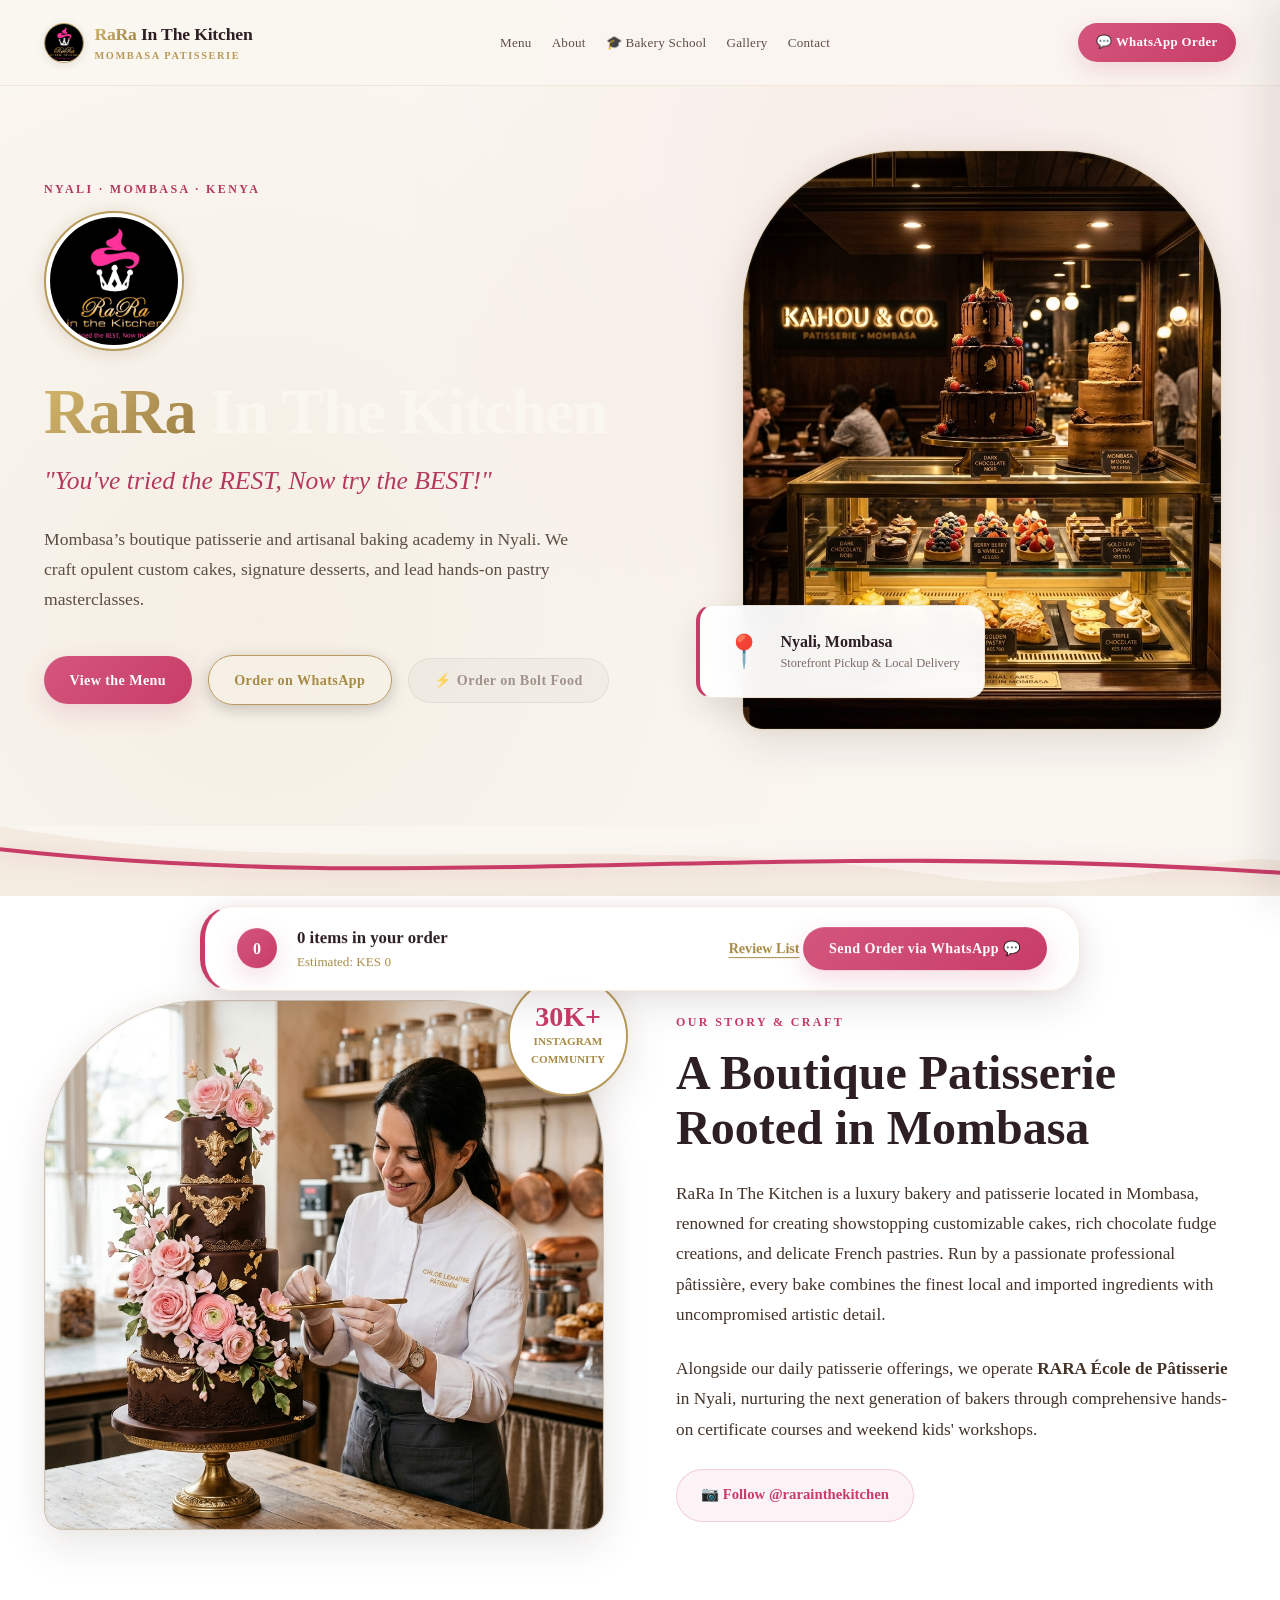
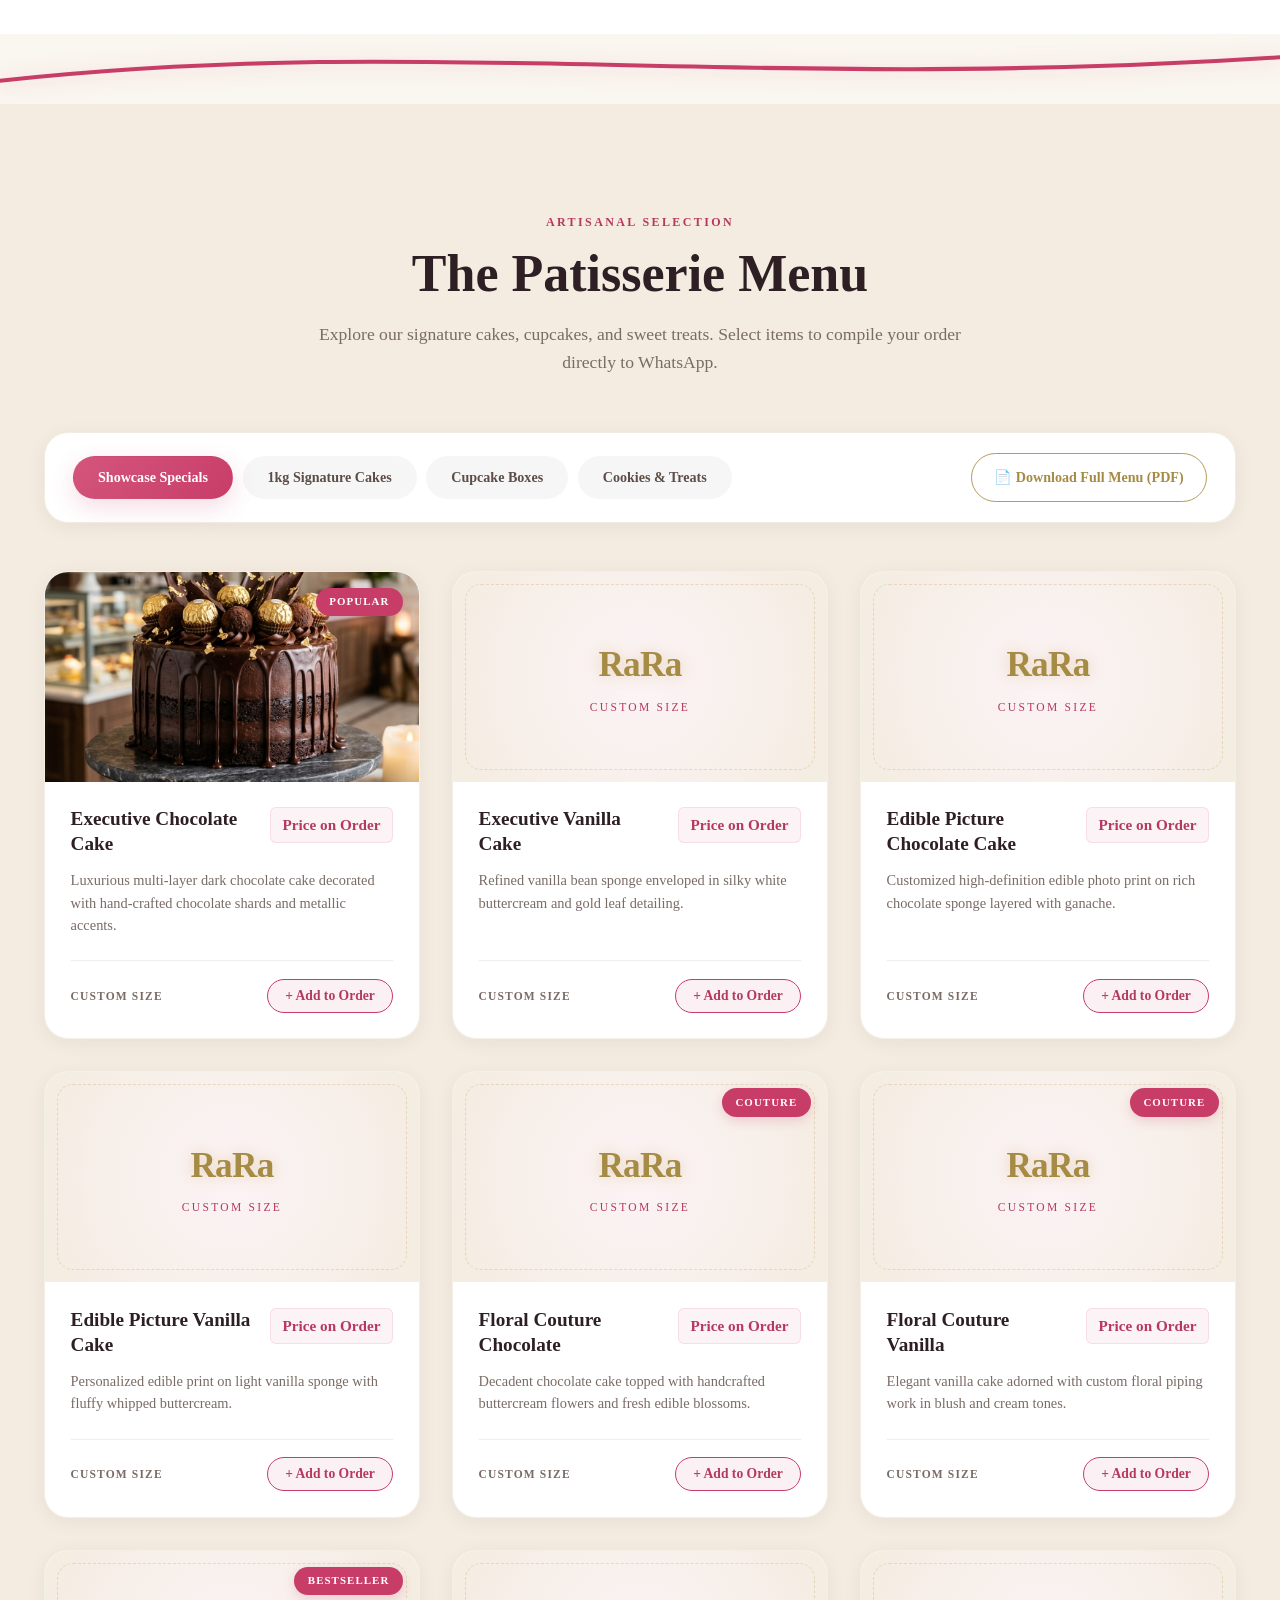
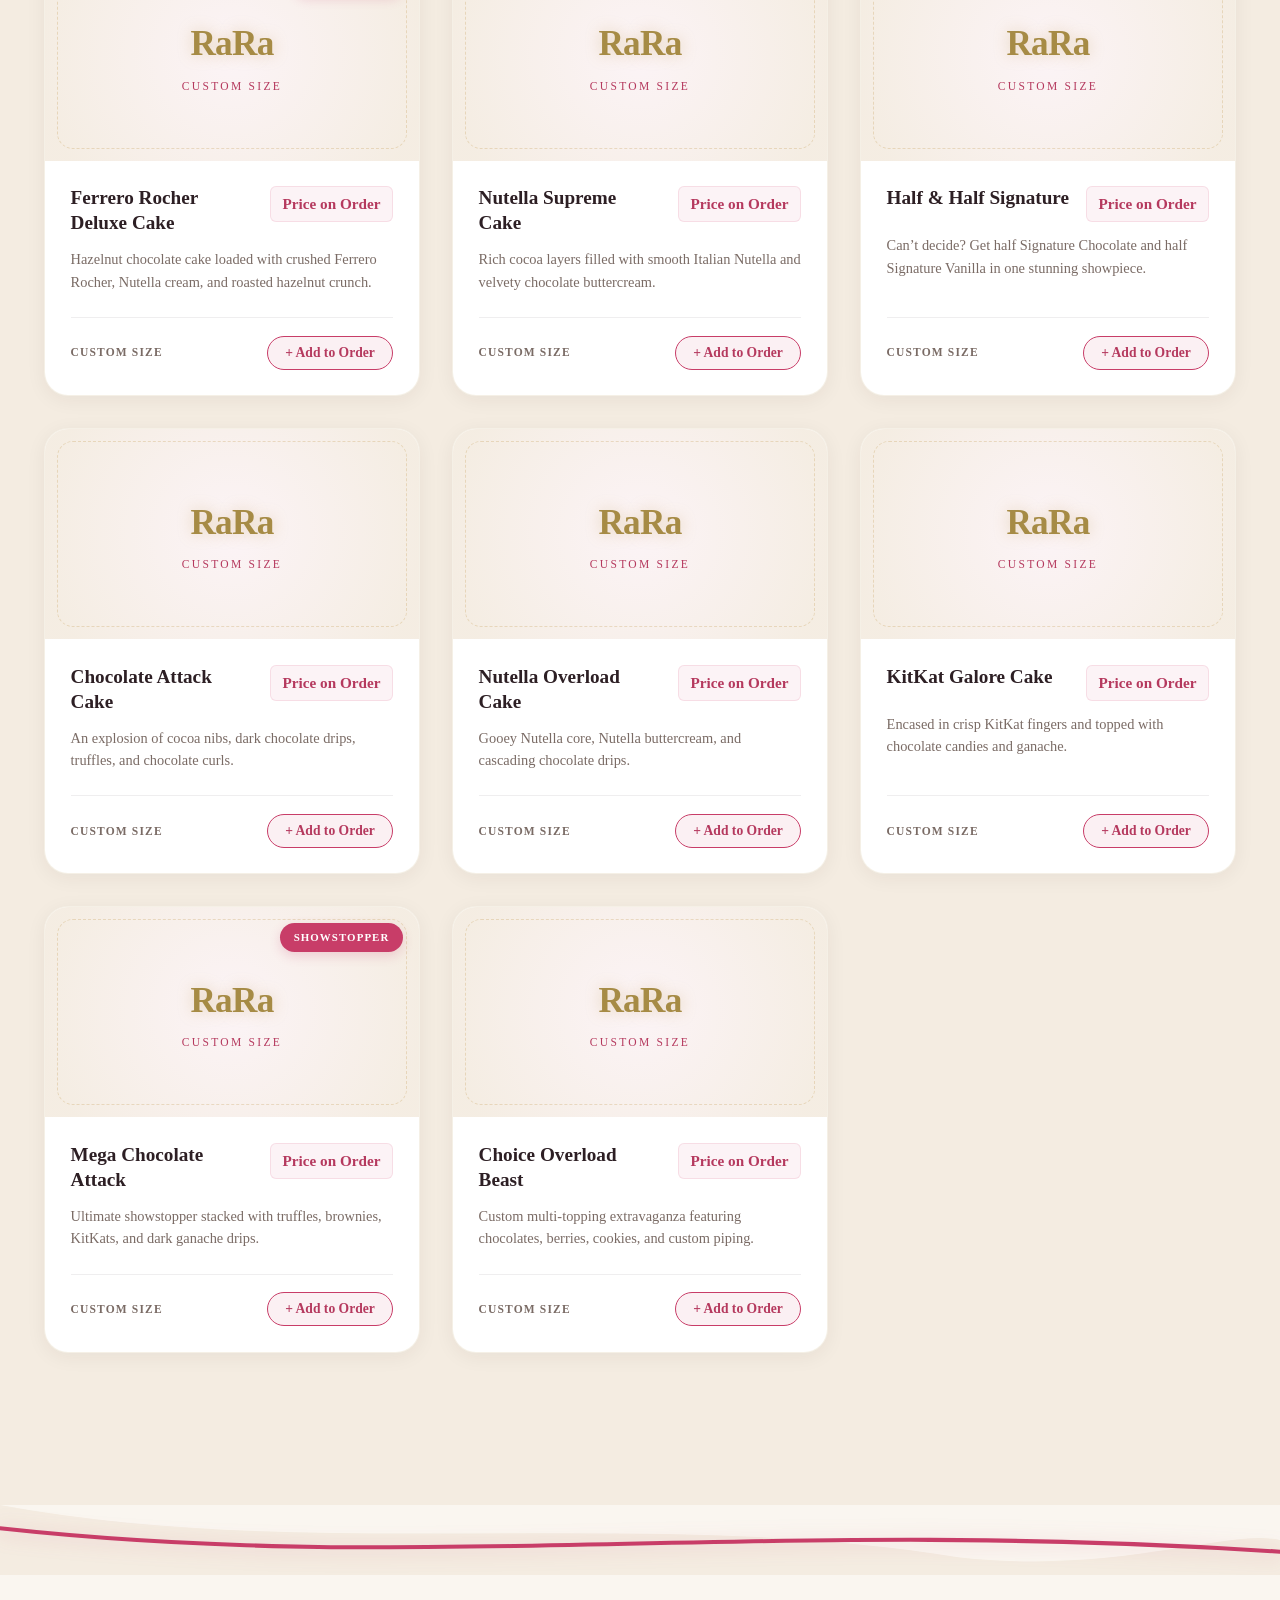
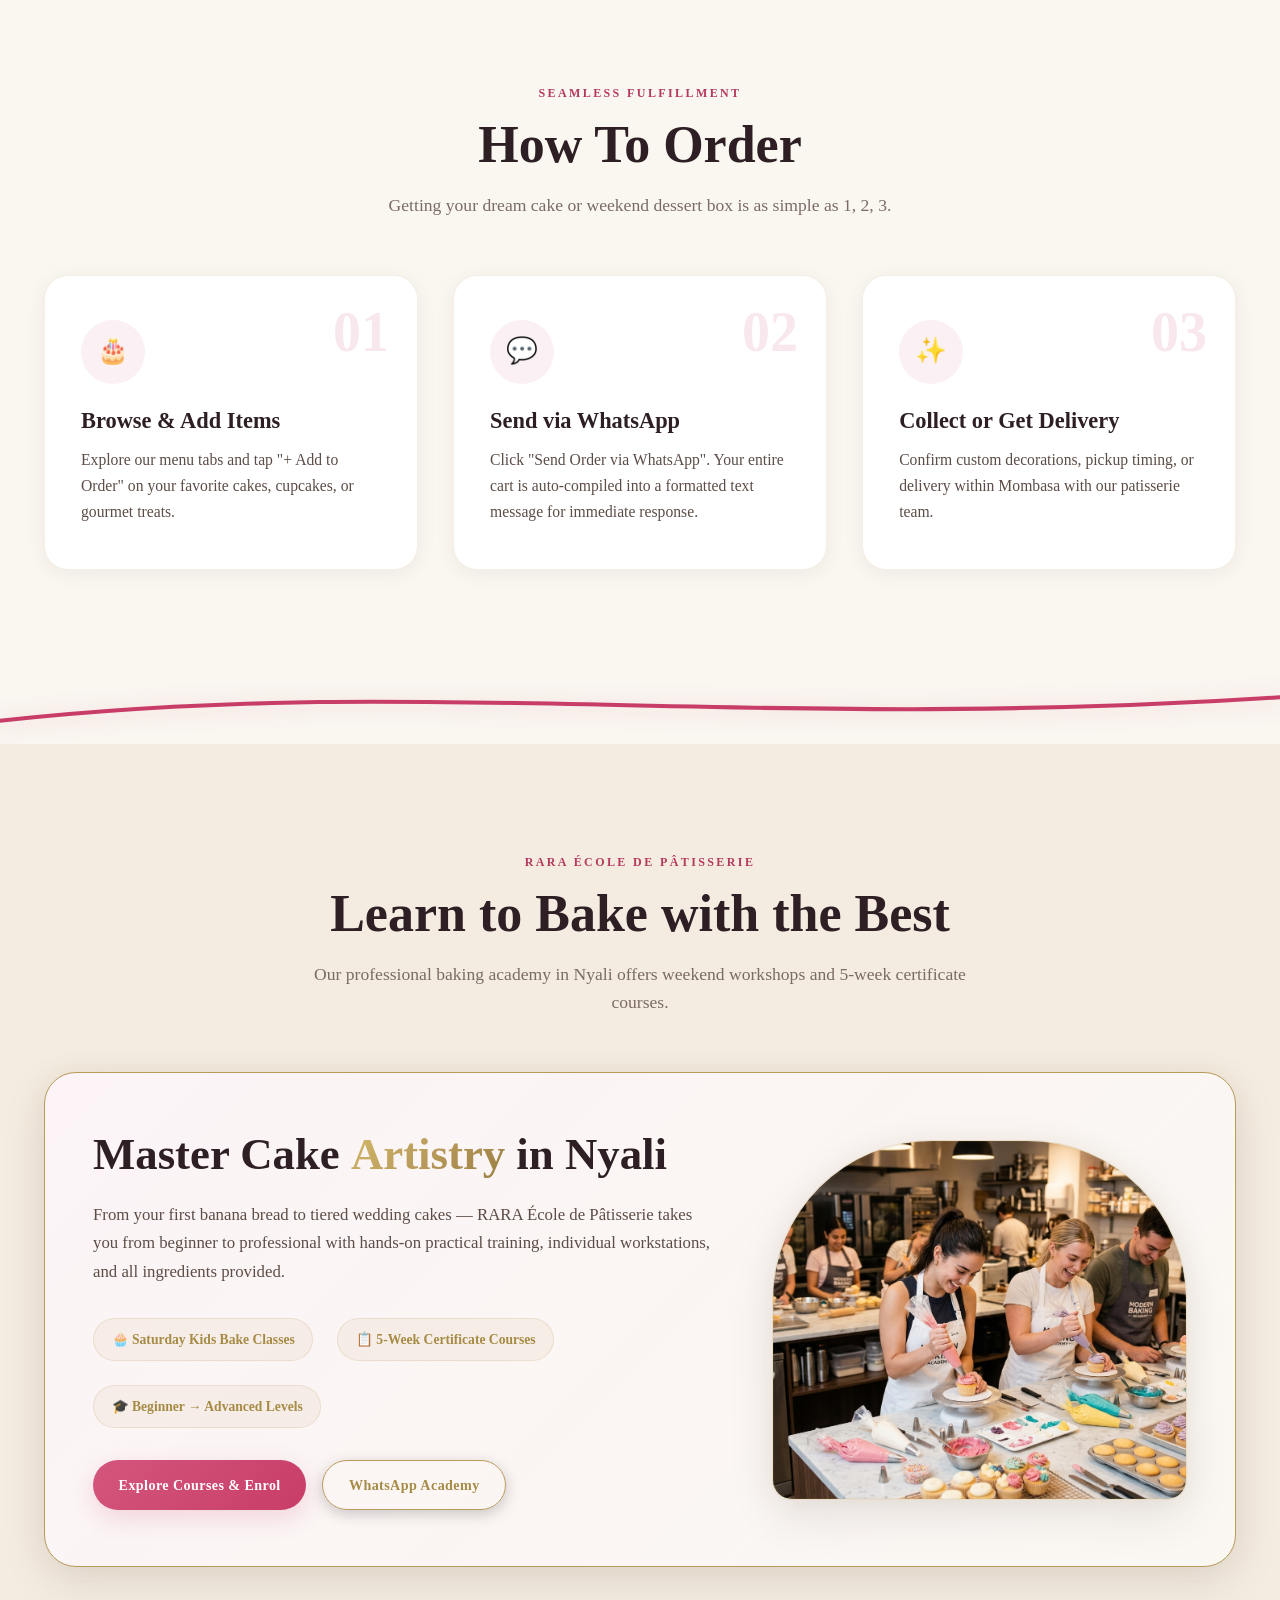
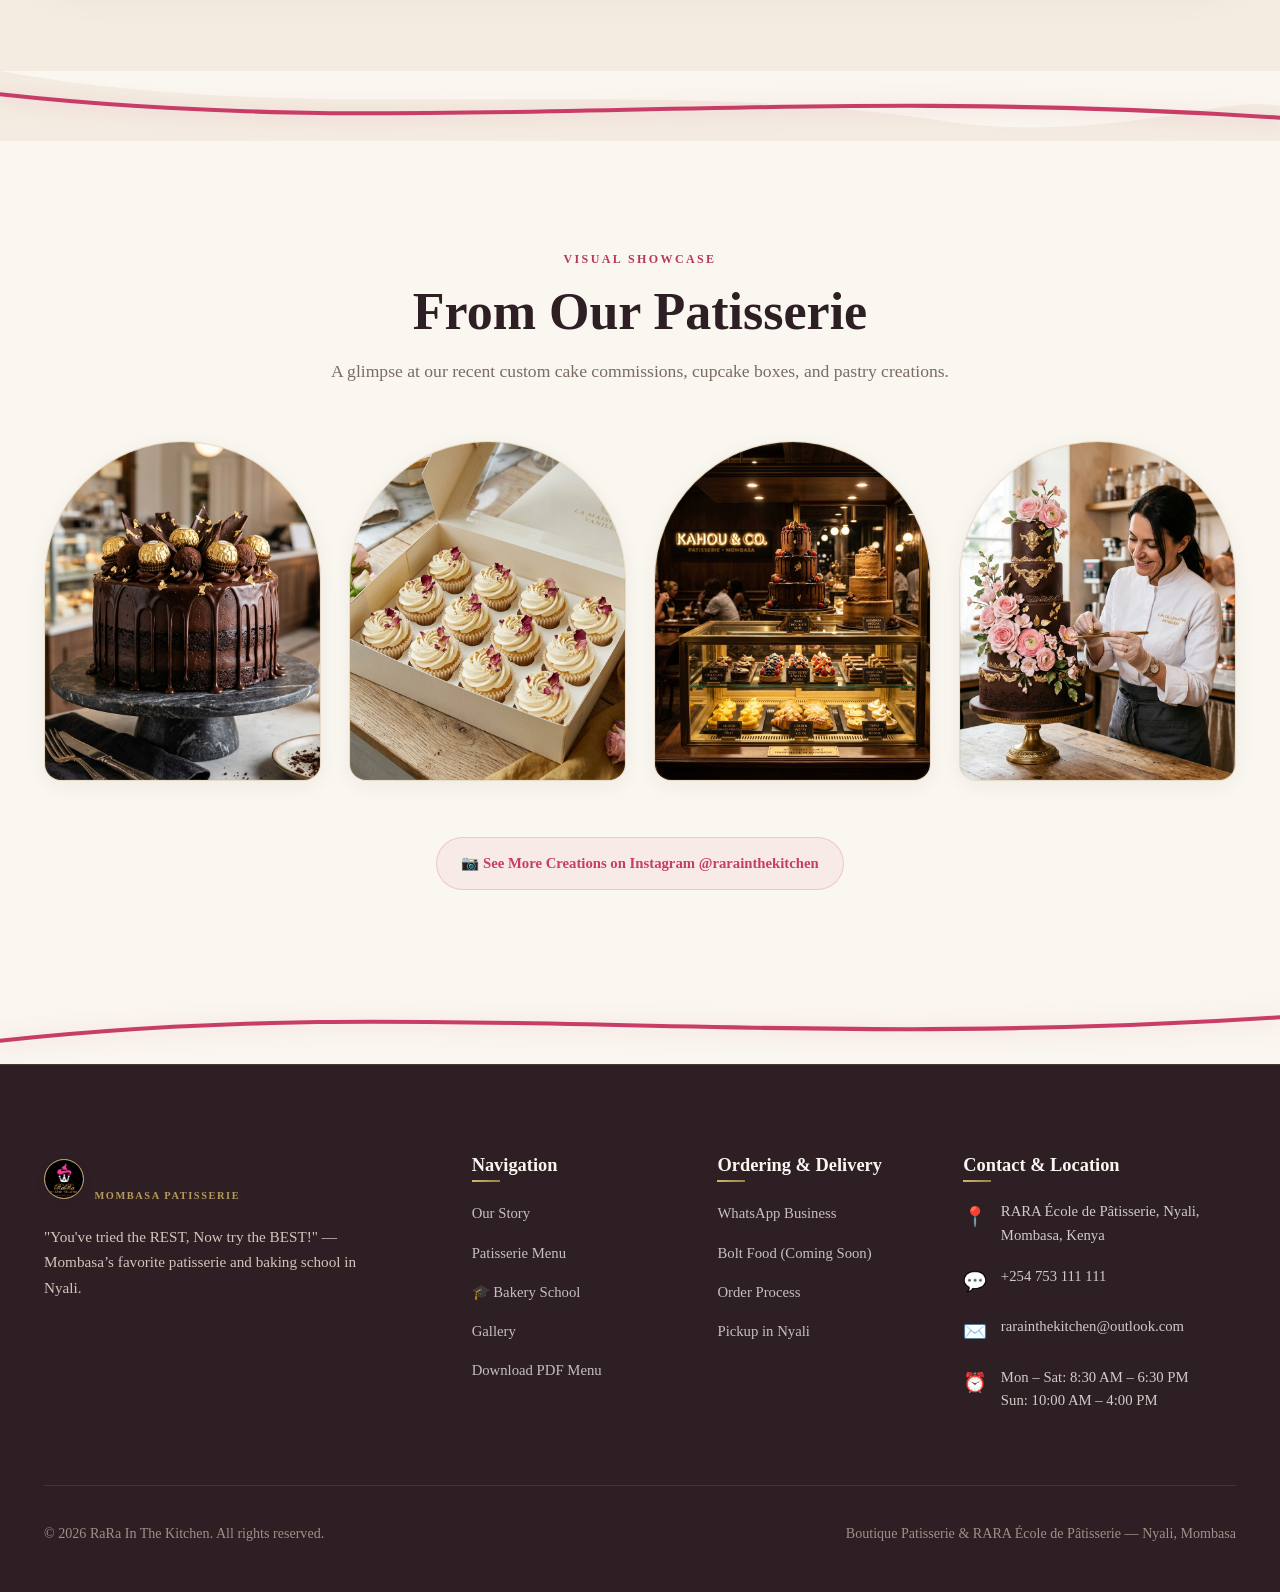
==== index.html @ a3be6dc5 "first commit" ====
<!DOCTYPE html>
<html lang="en">
<head>
  <meta charset="UTF-8">
  <meta name="viewport" content="width=device-width, initial-scale=1.0">
  <title>RaRa In The Kitchen — Mombasa Bakery, Patisserie & Baking School</title>
  <meta name="description" content="RaRa In The Kitchen — Mombasa's premier boutique patisserie and RARA École de Pâtisserie in Nyali. Signature 1kg cakes, cupcakes, custom couture bakes, and professional baking courses.">
  <meta name="keywords" content="RaRa In The Kitchen, Mombasa bakery, cakes Mombasa, Nyali patisserie, baking school Mombasa, custom cakes, cupcakes">

  <!-- Open Graph / Social Media -->
  <meta property="og:title" content="RaRa In The Kitchen — Bakery & Patisserie Mombasa">
  <meta property="og:description" content="You've tried the REST, Now try the BEST! Browse our artisanal cake menu and baking school courses in Nyali, Mombasa.">
  <meta property="og:image" content="assets/images/logo/logo.jpg">
  <meta property="og:type" content="website">

  <!-- Favicon -->
  <link rel="icon" type="image/png" href="assets/images/logo/logo.png">
  <link rel="apple-touch-icon" href="assets/images/logo/logo.png">

  <!-- Stylesheets -->
  <link rel="stylesheet" href="css/styles.css">
</head>
<body>

  <!-- ==========================================================================
       Header & Navigation Bar
       ========================================================================== -->
  <header class="site-header" id="site-header">
    <div class="container header-container">
      <a href="#" class="brand-logo" aria-label="RaRa In The Kitchen Homepage">
        <img src="assets/images/logo/logo.png" alt="RaRa Logo" width="52" height="52">
        <div class="brand-title">
          <span class="brand-name"><span class="text-gold-gradient">RaRa</span> In The Kitchen</span>
          <span class="brand-tag">Mombasa Patisserie</span>
        </div>
      </a>

      <nav aria-label="Main Navigation">
        <ul class="nav-links" id="nav-links">
          <li><a href="#menu" class="nav-link">Menu</a></li>
          <li><a href="#about" class="nav-link">About</a></li>
          <li><a href="school.html" class="nav-link">🎓 Bakery School</a></li>
          <li><a href="#gallery" class="nav-link">Gallery</a></li>
          <li><a href="#contact" class="nav-link">Contact</a></li>
        </ul>
      </nav>

      <div class="header-actions">
        <a href="https://wa.me/254753111111?text=Hi%20RaRa!%20I'd%20like%20to%20place%20an%20order." target="_blank" rel="noopener" class="btn btn-blush">
          <span>💬 WhatsApp Order</span>
        </a>
      </div>

      <div class="mobile-nav-toggle" id="mobile-nav-toggle" aria-label="Toggle navigation menu">
        <span></span>
        <span></span>
        <span></span>
      </div>
    </div>
  </header>

  <main>
    <!-- ==========================================================================
         Hero Showcase Section
         ========================================================================== -->
    <section class="hero-section" id="hero">
      <div class="container hero-grid">
        <div class="hero-content">
          <div class="hero-badge-container">
            <span class="eyebrow">Nyali · Mombasa · Kenya</span>
          </div>
          
          <img src="assets/images/logo/logo.png" alt="RaRa In The Kitchen Seal" class="hero-logo-mark" width="140" height="140">

          <h1 class="hero-headline"><span class="text-gold-gradient">RaRa</span> In The Kitchen</h1>
          <p class="hero-subhead">"You've tried the REST, Now try the BEST!"</p>

          <p class="hero-desc">
            Mombasa’s boutique patisserie and artisanal baking academy in Nyali. We craft opulent custom cakes, signature desserts, and lead hands-on pastry masterclasses.
          </p>

          <div class="hero-ctas">
            <a href="#menu" class="btn btn-blush">
              <span>View the Menu</span>
            </a>
            <a href="https://wa.me/254753111111?text=Hi%20RaRa!%20I'd%20like%20to%20place%20an%20order." target="_blank" rel="noopener" class="btn btn-gilt">
              <span>Order on WhatsApp</span>
            </a>
            <button class="btn btn-disabled bolt-food-btn" aria-label="Order on Bolt Food (Coming Soon)">
              <span>⚡ Order on Bolt Food</span>
            </button>
          </div>
        </div>

        <div class="hero-visual">
          <div class="coastal-arch">
            <img src="assets/images/hero.jpg" alt="RaRa Artisanal Pastry Display" width="480" height="580" loading="eager">
          </div>
          <div class="hero-floating-card">
            <div class="card-icon">📍</div>
            <div class="card-text">
              <h5>Nyali, Mombasa</h5>
              <p>Storefront Pickup & Local Delivery</p>
            </div>
          </div>
        </div>
      </div>
    </section>

    <!-- Signature Icing Swirl Divider (Noir to Cream) -->
    <div class="swirl-divider noir-to-cream">
      <svg viewBox="0 0 1200 60" preserveAspectRatio="none">
        <path d="M0,0 C300,50 600,0 900,45 C1050,60 1150,20 1200,30 L1200,60 L0,60 Z" class="bg-fill"></path>
        <path d="M0,20 C400,60 700,10 1200,40" class="swirl-line"></path>
      </svg>
    </div>

    <!-- ==========================================================================
         About Section
         ========================================================================== -->
    <section class="about-section" id="about">
      <div class="container about-grid">
        <div class="about-image-wrapper">
          <div class="coastal-arch">
            <img src="assets/images/about.jpg" alt="Master Pâtissière decorating cake" width="450" height="520" loading="lazy">
          </div>
          <div class="about-badge">
            <span class="badge-number">30K+</span>
            <span>Instagram Community</span>
          </div>
        </div>

        <div class="about-content">
          <span class="eyebrow" style="color:var(--blush)">Our Story & Craft</span>
          <h2>A Boutique Patisserie Rooted in Mombasa</h2>
          <p>
            RaRa In The Kitchen is a luxury bakery and patisserie located in Mombasa, renowned for creating showstopping customizable cakes, rich chocolate fudge creations, and delicate French pastries. Run by a passionate professional pâtissière, every bake combines the finest local and imported ingredients with uncompromised artistic detail.
          </p>
          <p>
            Alongside our daily patisserie offerings, we operate <strong>RARA École de Pâtisserie</strong> in Nyali, nurturing the next generation of bakers through comprehensive hands-on certificate courses and weekend kids' workshops.
          </p>

          <div class="instagram-strip">
            <a href="https://instagram.com/rarainthekitchen" target="_blank" rel="noopener" class="ig-badge">
              <span>📷 Follow @rarainthekitchen</span>
            </a>
          </div>
        </div>
      </div>
    </section>

    <!-- Signature Icing Swirl Divider (Cream to Noir) -->
    <div class="swirl-divider cream-to-noir">
      <svg viewBox="0 0 1200 60" preserveAspectRatio="none">
        <path d="M0,60 C300,10 600,60 900,15 C1050,0 1150,40 1200,30 L1200,0 L0,0 Z" class="bg-fill"></path>
        <path d="M0,40 C400,0 700,50 1200,20" class="swirl-line"></path>
      </svg>
    </div>

    <!-- ==========================================================================
         Menu Section
         ========================================================================== -->
    <section class="menu-section" id="menu">
      <div class="container">
        <div class="section-header">
          <span class="eyebrow">Artisanal Selection</span>
          <h2>The Patisserie Menu</h2>
          <p>Explore our signature cakes, cupcakes, and sweet treats. Select items to compile your order directly to WhatsApp.</p>
        </div>

        <div class="menu-top-bar">
          <ul class="menu-tabs">
            <li><button class="tab-btn active" data-category="specials">Showcase Specials</button></li>
            <li><button class="tab-btn" data-category="cakes-1kg">1kg Signature Cakes</button></li>
            <li><button class="tab-btn" data-category="cupcakes">Cupcake Boxes</button></li>
            <li><button class="tab-btn" data-category="cookies-treats">Cookies & Treats</button></li>
          </ul>

          <a href="assets/menu/menu.pdf" download="RaRa_In_The_Kitchen_Menu.pdf" class="pdf-download-btn">
            <span>📄 Download Full Menu (PDF)</span>
          </a>
        </div>

        <!-- Menu Cards Grid -->
        <div class="menu-grid" id="menu-grid">
          <!-- Dynamically populated by js/main.js -->
        </div>
      </div>
    </section>

    <!-- Floating Order Tray Bar (Mobile & Desktop) -->
    <div class="order-tray-bar" id="order-tray-bar">
      <div class="order-tray-info">
        <div class="order-count-badge" id="order-count-badge">0</div>
        <div class="order-summary-text" id="order-summary-text">
          <h5>0 items in your order</h5>
          <p>Estimated: KES 0</p>
        </div>
      </div>

      <div class="order-tray-actions">
        <button class="view-tray-items-btn" id="view-tray-items-btn">Review List</button>
        <button class="btn btn-blush" id="send-order-wa-btn">
          <span>Send Order via WhatsApp 💬</span>
        </button>
      </div>
    </div>

    <!-- Order Drawer Modal -->
    <div class="order-modal-backdrop" id="order-modal-backdrop"></div>
    <div class="order-drawer" id="order-drawer">
      <div class="drawer-header">
        <h3>Your Selection</h3>
        <button class="drawer-close-btn" id="drawer-close-btn">&times;</button>
      </div>

      <div class="drawer-body">
        <ul class="cart-items-list" id="cart-items-list">
          <!-- Dynamically populated -->
        </ul>
      </div>

      <div class="drawer-footer">
        <div class="drawer-subtotal">
          <span>Subtotal Estimate:</span>
          <strong id="drawer-subtotal-val">KES 0</strong>
        </div>
        <button class="btn btn-blush" style="width:100%" onclick="sendOrderToWhatsApp()">
          <span>Proceed to WhatsApp Checkout</span>
        </button>
      </div>
    </div>

    <!-- Signature Icing Swirl Divider (Noir to Cream) -->
    <div class="swirl-divider noir-to-cream">
      <svg viewBox="0 0 1200 60" preserveAspectRatio="none">
        <path d="M0,0 C300,50 600,0 900,45 C1050,60 1150,20 1200,30 L1200,60 L0,60 Z" class="bg-fill"></path>
        <path d="M0,20 C400,60 700,10 1200,40" class="swirl-line"></path>
      </svg>
    </div>

    <!-- ==========================================================================
         How to Order Section
         ========================================================================== -->
    <section class="how-to-order-section" id="how-to-order">
      <div class="container">
        <div class="section-header">
          <span class="eyebrow">Seamless Fulfillment</span>
          <h2>How To Order</h2>
          <p>Getting your dream cake or weekend dessert box is as simple as 1, 2, 3.</p>
        </div>

        <div class="steps-grid">
          <div class="step-card">
            <div class="step-number">01</div>
            <div class="step-icon">🎂</div>
            <h4>Browse & Add Items</h4>
            <p>Explore our menu tabs and tap "+ Add to Order" on your favorite cakes, cupcakes, or gourmet treats.</p>
          </div>

          <div class="step-card">
            <div class="step-number">02</div>
            <div class="step-icon">💬</div>
            <h4>Send via WhatsApp</h4>
            <p>Click "Send Order via WhatsApp". Your entire cart is auto-compiled into a formatted text message for immediate response.</p>
          </div>

          <div class="step-card">
            <div class="step-number">03</div>
            <div class="step-icon">✨</div>
            <h4>Collect or Get Delivery</h4>
            <p>Confirm custom decorations, pickup timing, or delivery within Mombasa with our patisserie team.</p>
          </div>
        </div>
      </div>
    </section>

    <!-- Signature Icing Swirl Divider (Cream to Noir) -->
    <div class="swirl-divider cream-to-noir">
      <svg viewBox="0 0 1200 60" preserveAspectRatio="none">
        <path d="M0,60 C300,10 600,60 900,15 C1050,0 1150,40 1200,30 L1200,0 L0,0 Z" class="bg-fill"></path>
        <path d="M0,40 C400,0 700,50 1200,20" class="swirl-line"></path>
      </svg>
    </div>

    <!-- ==========================================================================
         Bakery School Preview Section (Full details on school.html)
         ========================================================================== -->
    <section class="menu-section" id="baking-school">
      <div class="container">
        <div class="section-header">
          <span class="eyebrow">RARA École de Pâtisserie</span>
          <h2>Learn to Bake with the Best</h2>
          <p>Our professional baking academy in Nyali offers weekend workshops and 5-week certificate courses.</p>
        </div>

        <div class="school-preview-card">
          <div class="school-preview-text">
            <h2>Master Cake <span class="text-gold-gradient">Artistry</span> in Nyali</h2>
            <p>
              From your first banana bread to tiered wedding cakes — RARA École de Pâtisserie takes you from beginner to professional with hands-on practical training, individual workstations, and all ingredients provided.
            </p>

            <div class="school-preview-highlights">
              <span class="highlight-chip">🧁 Saturday Kids Bake Classes</span>
              <span class="highlight-chip">📋 5-Week Certificate Courses</span>
              <span class="highlight-chip">🎓 Beginner → Advanced Levels</span>
            </div>

            <div class="school-preview-ctas">
              <a href="school.html" class="btn btn-blush">
                <span>Explore Courses & Enrol</span>
              </a>
              <a href="https://wa.me/254753111111?text=Hi%20RaRa!%20I'd%20like%20to%20enquire%20about%20baking%20classes." target="_blank" rel="noopener" class="btn btn-gilt">
                <span>WhatsApp Academy</span>
              </a>
            </div>
          </div>

          <div class="school-preview-visual">
            <div class="coastal-arch">
              <img src="assets/images/school.jpg" alt="RARA Ecole de Patisserie baking workshop in Nyali" width="400" height="360" loading="lazy">
            </div>
          </div>
        </div>
      </div>
    </section>

    <!-- Signature Icing Swirl Divider (Noir to Cream) -->
    <div class="swirl-divider noir-to-cream">
      <svg viewBox="0 0 1200 60" preserveAspectRatio="none">
        <path d="M0,0 C300,50 600,0 900,45 C1050,60 1150,20 1200,30 L1200,60 L0,60 Z" class="bg-fill"></path>
        <path d="M0,20 C400,60 700,10 1200,40" class="swirl-line"></path>
      </svg>
    </div>

    <!-- ==========================================================================
         Gallery Section
         ========================================================================== -->
    <section class="gallery-section" id="gallery">
      <div class="container">
        <div class="section-header">
          <span class="eyebrow">Visual Showcase</span>
          <h2>From Our Patisserie</h2>
          <p>A glimpse at our recent custom cake commissions, cupcake boxes, and pastry creations.</p>
        </div>

        <div class="gallery-grid">
          <div class="gallery-item coastal-arch">
            <img src="assets/images/menu/signature-chocolate-cake.jpg" alt="Signature Chocolate Cake" loading="lazy">
            <div class="gallery-overlay"><span>🍰</span></div>
          </div>

          <div class="gallery-item coastal-arch">
            <img src="assets/images/menu/signature-vanilla-cupcakes.jpg" alt="Signature Vanilla Cupcakes Box" loading="lazy">
            <div class="gallery-overlay"><span>🧁</span></div>
          </div>

          <div class="gallery-item coastal-arch">
            <img src="assets/images/hero.jpg" alt="Patisserie Showcase" loading="lazy">
            <div class="gallery-overlay"><span>✨</span></div>
          </div>

          <div class="gallery-item coastal-arch">
            <img src="assets/images/about.jpg" alt="Cake Decorating in Studio" loading="lazy">
            <div class="gallery-overlay"><span>🎨</span></div>
          </div>
        </div>

        <div style="text-align:center;">
          <a href="https://instagram.com/rarainthekitchen" target="_blank" rel="noopener" class="ig-badge">
            <span>📷 See More Creations on Instagram @rarainthekitchen</span>
          </a>
        </div>
      </div>
    </section>

    <!-- Signature Icing Swirl Divider (Cream to Noir) -->
    <div class="swirl-divider cream-to-noir">
      <svg viewBox="0 0 1200 60" preserveAspectRatio="none">
        <path d="M0,60 C300,10 600,60 900,15 C1050,0 1150,40 1200,30 L1200,0 L0,0 Z" class="bg-fill"></path>
        <path d="M0,40 C400,0 700,50 1200,20" class="swirl-line"></path>
      </svg>
    </div>
  </main>

  <!-- ==========================================================================
       Footer & Contact Section
       ========================================================================== -->
  <footer class="site-footer mashrabiya-bg" id="contact">
    <div class="container">
      <div class="footer-grid">
        <div class="footer-brand">
          <div class="brand-logo" style="margin-bottom:1rem;">
            <img src="assets/images/logo/logo.png" alt="RaRa Logo" width="56" height="56">
            <div class="brand-title">
              <span class="brand-name" style="font-size:1.35rem;">RaRa In The Kitchen</span>
              <span class="brand-tag">Mombasa Patisserie</span>
            </div>
          </div>
          <p>
            "You've tried the REST, Now try the BEST!" — Mombasa’s favorite patisserie and baking school in Nyali.
          </p>
        </div>

        <div class="footer-col">
          <h4>Navigation</h4>
          <ul class="footer-links">
            <li><a href="#about">Our Story</a></li>
            <li><a href="#menu">Patisserie Menu</a></li>
            <li><a href="school.html">🎓 Bakery School</a></li>
            <li><a href="#gallery">Gallery</a></li>
            <li><a href="assets/menu/menu.pdf" download="RaRa_Menu.pdf">Download PDF Menu</a></li>
          </ul>
        </div>

        <div class="footer-col">
          <h4>Ordering & Delivery</h4>
          <ul class="footer-links">
            <li><a href="https://wa.me/254753111111?text=Hi%20RaRa!%20I'd%20like%20to%20place%20an%20order." target="_blank" rel="noopener">WhatsApp Business</a></li>
            <li><a href="#" class="bolt-food-btn">Bolt Food (Coming Soon)</a></li>
            <li><a href="#how-to-order">Order Process</a></li>
            <li><a href="#contact">Pickup in Nyali</a></li>
          </ul>
        </div>

        <div class="footer-col">
          <h4>Contact & Location</h4>
          <ul class="contact-info-list">
            <li class="contact-info-item">
              <span class="icon">📍</span>
              <span>RARA École de Pâtisserie, Nyali, Mombasa, Kenya</span>
            </li>
            <li class="contact-info-item">
              <span class="icon">💬</span>
              <a href="https://wa.me/254753111111" target="_blank" rel="noopener">+254 753 111 111</a>
            </li>
            <li class="contact-info-item">
              <span class="icon">✉️</span>
              <a href="mailto:rarainthekitchen@outlook.com">rarainthekitchen@outlook.com</a>
            </li>
            <li class="contact-info-item">
              <span class="icon">⏰</span>
              <span>Mon – Sat: 8:30 AM – 6:30 PM<br>Sun: 10:00 AM – 4:00 PM</span>
            </li>
          </ul>
        </div>
      </div>

      <div class="footer-bottom">
        <p>&copy; 2026 RaRa In The Kitchen. All rights reserved.</p>
        <p>Boutique Patisserie & RARA École de Pâtisserie — Nyali, Mombasa</p>
      </div>
    </div>
  </footer>

  <!-- Toast Notifications Container -->
  <div class="toast-container" id="toast-container"></div>

  <!-- JavaScript Files -->
  <script src="js/menu-data.js"></script>
  <script src="js/main.js"></script>
</body>
</html>
---- css/styles.css ----
/* ==========================================================================
   RaRa In The Kitchen & RARA École de Pâtisserie
   Multi-Page Design System: Bakery & Patisserie (index.html) + Baking Academy (school.html)
   Palette: Warm French Boutique — Ivory, Dusty Rose, Champagne Gold, Espresso
   ========================================================================== */

@import url('https://fonts.googleapis.com/css2?family=Fraunces:ital,opsz,wght@0,9..144,300..900;1,9..144,300..900&family=Plus+Jakarta+Sans:wght@300;400;500;600;700;800&display=swap');

:root {
  /* Color Palette — Option 1: Warm French Boutique */
  --noir: #FAF6F0;                  /* Warm Ivory Base Canvas */
  --noir-raised: #F4ECE1;           /* Warm Alabaster Secondary Canvas */
  --noir-card: #FFFFFF;             /* Pure Crisp White Cards */
  --noir-deep: #EDE5D8;             /* Warm Linen Deep Sections */
  
  --blush: #C83D68;                 /* Dusty Muted Rose — refined, not neon */
  --blush-glow: #D4567C;            /* Warm Rose Glow Accent */
  --blush-soft: #B5395E;            /* Deeper Rose for text on light */
  --blush-tint: rgba(200, 61, 104, 0.08); /* Subtle Rose Tint */
  
  --gilt: #B89A5A;                  /* Antique Champagne Gold */
  --gilt-light: #A68B45;            /* Deeper Gold for text on light backgrounds */
  --gilt-tint: rgba(184, 154, 90, 0.10); /* Delicate Gold Tint */
  --gilt-grad: linear-gradient(135deg, #D4B96A 0%, #B89A5A 50%, #9A7E42 100%);
  
  --cream: #FAF6F0;                 /* Canvas match for sections */
  --cream-light: #FAF6F0;
  --cream-card: #FFFFFF;
  --cocoa: #2D1F24;                 /* Rich Espresso Headings & Primary Text */
  --whisper: #7A6B65;               /* Warm Taupe Body Text */
  --whisper-light: #5C4D47;         /* Deeper Taupe for readable body text */
  
  /* Radii & Shadows */
  --radius-sm: 8px;
  --radius-md: 16px;
  --radius-lg: 24px;
  --radius-xl: 32px;
  --radius-arch: 160px 160px 20px 20px;
  
  --shadow-subtle: 0 4px 20px rgba(45, 31, 36, 0.06);
  --shadow-luxury: 0 15px 45px rgba(45, 31, 36, 0.10), 0 0 25px rgba(184, 154, 90, 0.08);
  --shadow-pink-glow: 0 8px 25px rgba(200, 61, 104, 0.18);
  
  --transition-smooth: 0.4s cubic-bezier(0.16, 1, 0.3, 1);
  --transition-fast: 0.2s cubic-bezier(0.4, 0, 0.2, 1);
}

/* Global Reset */
*, *::before, *::after {
  box-sizing: border-box;
  margin: 0;
  padding: 0;
}

html {
  scroll-behavior: smooth;
  font-size: 16px;
  background-color: var(--noir);
  color: var(--cocoa);
  font-family: var(--font-body);
  -webkit-font-smoothing: antialiased;
}

body {
  line-height: 1.6;
  overflow-x: hidden;
  position: relative;
  background: var(--noir);
}

img {
  max-width: 100%;
  height: auto;
  display: block;
}

a {
  color: inherit;
  text-decoration: none;
  transition: all var(--transition-fast);
}

button {
  font-family: inherit;
  cursor: pointer;
  border: none;
  background: none;
}

/* Typography Utilities */
h1, h2, h3, h4, .font-serif {
  font-family: var(--font-display);
  font-weight: 600;
  line-height: 1.15;
}

.text-gold-gradient {
  background: var(--gilt-grad);
  -webkit-background-clip: text;
  -webkit-text-fill-color: transparent;
  display: inline-block;
}

.eyebrow {
  font-size: 0.75rem;
  font-weight: 700;
  text-transform: uppercase;
  letter-spacing: 0.2em;
  color: var(--blush-soft);
  margin-bottom: 0.75rem;
  display: inline-block;
}

.container {
  width: 100%;
  max-width: 1240px;
  margin: 0 auto;
  padding: 0 1.5rem;
}

/* Coastal Arch Image Mask */
.coastal-arch {
  border-radius: var(--radius-arch);
  overflow: hidden;
  position: relative;
  box-shadow: var(--shadow-luxury);
  border: 1px solid rgba(184, 154, 90, 0.20);
  background: var(--noir-raised);
}

.coastal-arch::after {
  content: '';
  position: absolute;
  inset: 0;
  border-radius: var(--radius-arch);
  border: 1px solid rgba(184, 154, 90, 0.12);
  pointer-events: none;
}

/* Signature Icing Swirl Divider */
.swirl-divider {
  width: 100%;
  height: 70px;
  position: relative;
  overflow: hidden;
  line-height: 0;
  z-index: 10;
}

.swirl-divider svg {
  width: 100%;
  height: 100%;
  display: block;
}

.swirl-divider.noir-to-cream path.bg-fill {
  fill: var(--noir-raised);
}

.swirl-divider.cream-to-noir path.bg-fill {
  fill: var(--noir);
}

.swirl-divider path.swirl-line {
  stroke: var(--blush);
  stroke-width: 3.5;
  stroke-linecap: round;
  fill: none;
  filter: drop-shadow(0 2px 8px rgba(200, 61, 104, 0.25));
}

/* Mashrabiya Lattice Texture */
.mashrabiya-bg {
  background-image: 
    radial-gradient(rgba(184, 154, 90, 0.10) 1px, transparent 1px),
    radial-gradient(rgba(184, 154, 90, 0.10) 1px, var(--noir-raised) 1px);
  background-size: 36px 36px;
  background-position: 0 0, 18px 18px;
}

/* ==========================================================================
   Header & Navigation
   ========================================================================== */
.site-header {
  position: fixed;
  top: 0;
  left: 0;
  right: 0;
  height: 86px;
  z-index: 100;
  background: rgba(250, 246, 240, 0.92);
  backdrop-filter: blur(16px);
  -webkit-backdrop-filter: blur(16px);
  border-bottom: 1px solid rgba(184, 154, 90, 0.15);
  transition: all var(--transition-smooth);
}

.header-container {
  display: flex;
  align-items: center;
  justify-content: space-between;
  height: 100%;
}

.brand-logo {
  display: flex;
  align-items: center;
  gap: 0.65rem;
  flex-shrink: 0;
}

.brand-logo img {
  width: 40px;
  height: 40px;
  object-fit: contain;
  border-radius: 50%;
  border: 1.5px solid var(--gilt);
  box-shadow: 0 2px 10px rgba(45, 31, 36, 0.10);
  background: #FFF;
}

.brand-title {
  display: flex;
  flex-direction: column;
}

.brand-name {
  font-family: var(--font-display);
  font-size: 1.1rem;
  font-weight: 700;
  color: var(--cocoa);
  letter-spacing: -0.01em;
  white-space: nowrap;
}

.brand-tag {
  font-size: 0.65rem;
  font-weight: 700;
  color: var(--gilt);
  letter-spacing: 0.15em;
  text-transform: uppercase;
}

.nav-links {
  display: flex;
  align-items: center;
  gap: 1.25rem;
  list-style: none;
}

.nav-link {
  font-size: 0.82rem;
  font-weight: 500;
  white-space: nowrap;
  color: var(--whisper-light);
  position: relative;
  padding: 0.4rem 0;
  letter-spacing: 0.02em;
}

.nav-link::after {
  content: '';
  position: absolute;
  bottom: 0;
  left: 50%;
  transform: translateX(-50%);
  width: 0;
  height: 2px;
  background: var(--gilt-grad);
  transition: width var(--transition-fast);
  border-radius: 2px;
}

.nav-link:hover::after, .nav-link.active::after {
  width: 100%;
}

.nav-link-badge {
  background: var(--blush);
  color: #FFF;
  font-size: 0.65rem;
  font-weight: 800;
  padding: 0.15rem 0.5rem;
  border-radius: 50px;
  margin-left: 0.3rem;
  vertical-align: middle;
}

.header-actions {
  display: flex;
  align-items: center;
  gap: 0.65rem;
  flex-shrink: 0;
}

/* Button System */
.btn {
  display: inline-flex;
  align-items: center;
  justify-content: center;
  gap: 0.6rem;
  padding: 0.8rem 1.6rem;
  border-radius: 50px;
  font-size: 0.88rem;
  font-weight: 700;
  white-space: nowrap;
  letter-spacing: 0.03em;
  transition: all var(--transition-smooth);
  text-align: center;
  position: relative;
  overflow: hidden;
}

.btn-blush {
  background: linear-gradient(135deg, #D4567C 0%, #C83D68 100%);
  color: #FFFFFF;
  box-shadow: var(--shadow-pink-glow);
}

.btn-blush:hover {
  transform: translateY(-3px);
  box-shadow: 0 12px 30px rgba(200, 61, 104, 0.30);
}

.btn-gilt {
  background: transparent;
  color: var(--gilt-light);
  border: 1.5px solid var(--gilt);
  box-shadow: 0 4px 15px rgba(0, 0, 0, 0.2);
}

.btn-gilt:hover {
  background: var(--gilt-tint);
  border-color: var(--gilt-light);
  transform: translateY(-3px);
  color: var(--cocoa);
}

.btn-disabled {
  background: rgba(45, 31, 36, 0.04);
  color: var(--whisper);
  border: 1px solid rgba(45, 31, 36, 0.10);
  opacity: 0.7;
  cursor: not-allowed !important;
}

/* Compact header buttons */
.header-actions .btn {
  padding: 0.55rem 1.15rem;
  font-size: 0.8rem;
}

/* ==========================================================================
   Hero Section
   ========================================================================== */
.hero-section {
  position: relative;
  padding-top: calc(86px + 4rem);
  padding-bottom: 6rem;
  background: 
    radial-gradient(circle at 75% 25%, rgba(200, 61, 104, 0.06) 0%, transparent 50%),
    radial-gradient(circle at 20% 75%, rgba(184, 154, 90, 0.08) 0%, transparent 50%),
    var(--noir);
}

.hero-grid {
  display: grid;
  grid-template-columns: 1.1fr 0.9fr;
  gap: 4rem;
  align-items: center;
}

.hero-logo-mark {
  width: 140px;
  height: 140px;
  object-fit: contain;
  margin-bottom: 1.5rem;
  border-radius: 50%;
  border: 2px solid var(--gilt);
  box-shadow: 0 4px 20px rgba(45, 31, 36, 0.08), 0 0 15px rgba(184, 154, 90, 0.12);
  background: #FFF;
  padding: 4px;
}

.hero-headline {
  font-size: 4rem;
  font-weight: 700;
  color: var(--cream);
  margin-bottom: 0.75rem;
  letter-spacing: -0.02em;
}

.hero-subhead {
  font-family: var(--font-display);
  font-style: italic;
  font-size: 1.6rem;
  color: var(--blush-soft);
  margin-bottom: 1.5rem;
}

.hero-desc {
  font-size: 1.1rem;
  color: var(--whisper-light);
  margin-bottom: 2.5rem;
  max-width: 540px;
  line-height: 1.7;
}

.hero-ctas {
  display: flex;
  flex-wrap: wrap;
  gap: 1rem;
  align-items: center;
}

.hero-visual {
  position: relative;
}

.hero-visual .coastal-arch {
  width: 100%;
  max-width: 480px;
  height: 580px;
  margin: 0 auto;
}

.hero-visual img {
  width: 100%;
  height: 100%;
  object-fit: cover;
}

.hero-floating-card {
  position: absolute;
  bottom: 2rem;
  left: -2rem;
  background: rgba(255, 255, 255, 0.95);
  backdrop-filter: blur(16px);
  border: 1px solid rgba(184, 154, 90, 0.20);
  border-left: 4px solid var(--blush);
  padding: 1.25rem 1.5rem;
  border-radius: var(--radius-md);
  box-shadow: 0 12px 30px rgba(45, 31, 36, 0.10);
  display: flex;
  align-items: center;
  gap: 1rem;
}

.hero-floating-card .card-icon {
  font-size: 2rem;
}

.hero-floating-card .card-text h5 {
  font-size: 1rem;
  color: var(--cocoa);
}

.hero-floating-card .card-text p {
  font-size: 0.78rem;
  color: var(--whisper);
}

/* ==========================================================================
   About Section
   ========================================================================== */
.about-section {
  background: #FFFFFF;
  color: var(--cocoa);
  padding: 6.5rem 0;
  position: relative;
}

.about-grid {
  display: grid;
  grid-template-columns: 1fr 1fr;
  gap: 4.5rem;
  align-items: center;
}

.about-image-wrapper {
  position: relative;
}

.about-image-wrapper .coastal-arch {
  height: 530px;
  border-color: rgba(42, 22, 14, 0.2);
}

.about-image-wrapper img {
  width: 100%;
  height: 100%;
  object-fit: cover;
}

.about-badge {
  position: absolute;
  top: -1.5rem;
  right: -1.5rem;
  background: #FFFFFF;
  color: var(--gilt-light);
  border: 2px solid var(--gilt);
  width: 120px;
  height: 120px;
  border-radius: 50%;
  display: flex;
  flex-direction: column;
  align-items: center;
  justify-content: center;
  text-anchor: middle;
  text-align: center;
  font-size: 0.7rem;
  font-weight: 700;
  text-transform: uppercase;
  box-shadow: var(--shadow-luxury);
}

.about-badge .badge-number {
  font-size: 1.75rem;
  color: var(--blush);
  font-family: var(--font-display);
  line-height: 1;
  margin-bottom: 2px;
}

.about-content h2 {
  font-size: 3rem;
  color: var(--cocoa);
  margin-bottom: 1.5rem;
}

.about-content p {
  font-size: 1.08rem;
  color: #443329;
  margin-bottom: 1.5rem;
  line-height: 1.75;
}

.ig-badge {
  display: inline-flex;
  align-items: center;
  gap: 0.75rem;
  background: rgba(200, 61, 104, 0.06);
  border: 1.5px solid rgba(200, 61, 104, 0.20);
  padding: 0.85rem 1.5rem;
  border-radius: 50px;
  color: var(--blush);
  font-size: 0.92rem;
  font-weight: 700;
  transition: all var(--transition-fast);
}

.ig-badge:hover {
  background: var(--blush);
  color: #FFFFFF;
  transform: translateY(-2px);
  box-shadow: var(--shadow-pink-glow);
}

/* ==========================================================================
   Menu Section
   ========================================================================== */
.menu-section {
  background: var(--noir-raised);
  padding: 6.5rem 0;
  position: relative;
}

.section-header {
  text-align: center;
  max-width: 700px;
  margin: 0 auto 3.5rem auto;
}

.section-header h2 {
  font-size: 3.25rem;
  color: var(--cocoa);
  margin-bottom: 1rem;
}

.section-header p {
  font-size: 1.1rem;
  color: var(--whisper);
}

.menu-top-bar {
  display: flex;
  flex-wrap: wrap;
  align-items: center;
  justify-content: space-between;
  gap: 1.5rem;
  margin-bottom: 3rem;
  background: #FFFFFF;
  padding: 1.25rem 1.75rem;
  border-radius: var(--radius-lg);
  border: 1px solid rgba(184, 154, 90, 0.18);
  box-shadow: var(--shadow-subtle);
}

.menu-tabs {
  display: flex;
  flex-wrap: wrap;
  gap: 0.6rem;
  list-style: none;
}

.tab-btn {
  padding: 0.75rem 1.5rem;
  border-radius: 50px;
  font-size: 0.88rem;
  font-weight: 700;
  color: var(--whisper-light);
  background: rgba(35, 26, 30, 0.04);
  border: 1px solid transparent;
  transition: all var(--transition-fast);
}

.tab-btn:hover {
  color: var(--cocoa);
  background: rgba(35, 26, 30, 0.08);
}

.tab-btn.active {
  background: linear-gradient(135deg, #D4567C, #C83D68);
  color: #FFFFFF;
  box-shadow: var(--shadow-pink-glow);
}

.pdf-download-btn {
  display: inline-flex;
  align-items: center;
  gap: 0.5rem;
  padding: 0.75rem 1.4rem;
  border-radius: 50px;
  font-size: 0.88rem;
  font-weight: 700;
  color: var(--gilt-light);
  border: 1.5px solid var(--gilt);
  transition: all var(--transition-fast);
}

.pdf-download-btn:hover {
  background: var(--gilt-tint);
  transform: translateY(-2px);
}

/* Menu Grid Cards */
.menu-grid {
  display: grid;
  grid-template-columns: repeat(auto-fill, minmax(290px, 1fr));
  gap: 2rem;
  margin-bottom: 3rem;
}

.menu-card {
  background: #FFFFFF;
  border: 1px solid rgba(184, 154, 90, 0.15);
  border-radius: var(--radius-lg);
  overflow: hidden;
  display: flex;
  flex-direction: column;
  transition: transform var(--transition-smooth), border-color var(--transition-smooth), box-shadow var(--transition-smooth);
  position: relative;
  box-shadow: var(--shadow-subtle);
}

.menu-card:hover {
  transform: translateY(-8px);
  border-color: var(--blush);
  box-shadow: 0 20px 40px rgba(45, 31, 36, 0.10), 0 0 20px rgba(200, 61, 104, 0.08);
}

.menu-card-img-wrapper {
  height: 210px;
  width: 100%;
  position: relative;
  overflow: hidden;
}

.menu-card-img {
  width: 100%;
  height: 100%;
  object-fit: cover;
  transition: transform var(--transition-smooth);
}

.menu-card:hover .menu-card-img {
  transform: scale(1.06);
}

.menu-card-art {
  width: 100%;
  height: 100%;
  display: flex;
  flex-direction: column;
  align-items: center;
  justify-content: center;
  background: radial-gradient(circle at 50% 50%, rgba(200, 61, 104, 0.06) 0%, rgba(244, 236, 225, 0.95) 90%);
  position: relative;
}

.menu-card-art::before {
  content: '';
  position: absolute;
  inset: 12px;
  border: 1px dashed rgba(197, 160, 89, 0.3);
  border-radius: var(--radius-md);
}

.menu-card-art-seal {
  font-family: var(--font-display);
  font-size: 2.2rem;
  font-weight: 700;
  color: var(--gilt-light);
  letter-spacing: -0.02em;
  text-shadow: 0 0 15px rgba(197, 160, 89, 0.4);
}

.menu-card-art-sub {
  font-size: 0.72rem;
  text-transform: uppercase;
  letter-spacing: 0.2em;
  color: var(--blush-soft);
  margin-top: 4px;
}

.menu-card-badge {
  position: absolute;
  top: 1rem;
  right: 1rem;
  background: var(--blush);
  color: #FFFFFF;
  font-size: 0.68rem;
  font-weight: 800;
  text-transform: uppercase;
  letter-spacing: 0.1em;
  padding: 0.35rem 0.85rem;
  border-radius: 50px;
  box-shadow: 0 4px 12px rgba(200, 61, 104, 0.20);
  z-index: 2;
}

.menu-card-body {
  padding: 1.6rem;
  display: flex;
  flex-direction: column;
  flex-grow: 1;
}

.menu-card-header {
  display: flex;
  justify-content: space-between;
  align-items: flex-start;
  gap: 1rem;
  margin-bottom: 0.75rem;
}

.menu-card-title {
  font-size: 1.2rem;
  font-weight: 600;
  color: var(--cocoa);
  line-height: 1.3;
}

.menu-card-price {
  font-size: 0.95rem;
  font-weight: 800;
  color: var(--blush-soft);
  white-space: nowrap;
  background: rgba(200, 61, 104, 0.06);
  padding: 0.3rem 0.75rem;
  border-radius: 6px;
  border: 1px solid rgba(200, 61, 104, 0.12);
}

.menu-card-desc {
  font-size: 0.9rem;
  color: var(--whisper);
  margin-bottom: 1.5rem;
  line-height: 1.55;
  flex-grow: 1;
}

.menu-card-footer {
  display: flex;
  align-items: center;
  justify-content: space-between;
  margin-top: auto;
  padding-top: 1.1rem;
  border-top: 1px solid rgba(35, 26, 30, 0.07);
}

.menu-unit-label {
  font-size: 0.72rem;
  font-weight: 700;
  text-transform: uppercase;
  letter-spacing: 0.1em;
  color: var(--whisper);
}

.add-to-order-btn {
  display: inline-flex;
  align-items: center;
  gap: 0.4rem;
  background: var(--blush-tint);
  color: var(--blush-soft);
  border: 1.5px solid var(--blush);
  padding: 0.5rem 1.1rem;
  border-radius: 50px;
  font-size: 0.85rem;
  font-weight: 700;
  transition: all var(--transition-fast);
}

.add-to-order-btn:hover {
  background: var(--blush);
  color: #FFFFFF;
  box-shadow: var(--shadow-pink-glow);
}

/* Floating Order Tray Bar */
.order-tray-bar {
  position: fixed;
  bottom: 1.75rem;
  left: 50%;
  transform: translateX(-50%) translateY(140%);
  width: calc(100% - 3rem);
  max-width: 880px;
  background: rgba(255, 255, 255, 0.96);
  backdrop-filter: blur(20px);
  -webkit-backdrop-filter: blur(20px);
  border: 1px solid rgba(184, 154, 90, 0.20);
  border-left: 5px solid var(--blush);
  border-radius: var(--radius-xl);
  padding: 1.1rem 2rem;
  box-shadow: 0 12px 40px rgba(45, 31, 36, 0.12), 0 0 20px rgba(200, 61, 104, 0.08);
  z-index: 95;
  display: flex;
  align-items: center;
  justify-content: space-between;
  gap: 1.5rem;
  transition: transform var(--transition-smooth);
}

.order-tray-bar.visible {
  transform: translateX(-50%) translateY(0);
}

.order-tray-info {
  display: flex;
  align-items: center;
  gap: 1.25rem;
}

.order-count-badge {
  background: linear-gradient(135deg, #D4567C, #C83D68);
  color: #FFFFFF;
  font-weight: 800;
  font-size: 1rem;
  width: 40px;
  height: 40px;
  border-radius: 50%;
  display: flex;
  align-items: center;
  justify-content: center;
  box-shadow: var(--shadow-pink-glow);
}

.order-summary-text h5 {
  font-size: 1.05rem;
  color: var(--cocoa);
}

.order-summary-text p {
  font-size: 0.82rem;
  color: var(--gilt-light);
}

.view-tray-items-btn {
  color: var(--gilt-light);
  font-size: 0.88rem;
  font-weight: 700;
  text-decoration: underline;
  text-underline-offset: 4px;
}

/* Drawer Modal */
.order-modal-backdrop {
  position: fixed;
  inset: 0;
  background: rgba(45, 31, 36, 0.35);
  backdrop-filter: blur(8px);
  z-index: 120;
  opacity: 0;
  pointer-events: none;
  transition: opacity var(--transition-fast);
}

.order-modal-backdrop.open {
  opacity: 1;
  pointer-events: auto;
}

.order-drawer {
  position: fixed;
  top: 0;
  right: 0;
  bottom: 0;
  width: 100%;
  max-width: 480px;
  background: #FAF6F0;
  border-left: 1px solid rgba(184, 154, 90, 0.20);
  z-index: 130;
  display: flex;
  flex-direction: column;
  transform: translateX(100%);
  transition: transform var(--transition-smooth);
  box-shadow: -15px 0 40px rgba(45, 31, 36, 0.10);
}

.order-drawer.open {
  transform: translateX(0);
}

.drawer-header {
  padding: 1.75rem;
  background: #2D1F24;
  border-bottom: 1px solid rgba(184, 154, 90, 0.20);
  display: flex;
  align-items: center;
  justify-content: space-between;
}

.drawer-header h3 {
  font-size: 1.5rem;
  color: #FAF6F0;
}

.drawer-close-btn {
  color: #D4C5BC;
  font-size: 2rem;
  line-height: 1;
}

.drawer-body {
  padding: 1.75rem;
  overflow-y: auto;
  flex-grow: 1;
}

.cart-items-list {
  display: flex;
  flex-direction: column;
  gap: 1.25rem;
  list-style: none;
}

.cart-item-row {
  display: flex;
  align-items: center;
  justify-content: space-between;
  padding-bottom: 1.25rem;
  border-bottom: 1px solid rgba(35, 26, 30, 0.08);
}

.cart-item-info h6 {
  font-size: 1rem;
  color: var(--cocoa);
  margin-bottom: 0.2rem;
}

.cart-item-info p {
  font-size: 0.82rem;
  color: var(--blush-soft);
}

.cart-item-qty {
  display: flex;
  align-items: center;
  gap: 0.6rem;
  background: rgba(35, 26, 30, 0.05);
  border-radius: 50px;
  padding: 0.3rem 0.7rem;
}

.qty-btn {
  width: 28px;
  height: 28px;
  border-radius: 50%;
  background: rgba(35, 26, 30, 0.12);
  color: var(--cocoa);
  font-weight: 800;
  display: flex;
  align-items: center;
  justify-content: center;
  font-size: 0.95rem;
}

.qty-btn:hover {
  background: var(--blush);
  color: #FFFFFF;
}

.qty-num {
  font-size: 0.95rem;
  font-weight: 700;
  color: var(--cocoa);
  min-width: 20px;
  text-align: center;
}

.drawer-footer {
  padding: 1.75rem;
  border-top: 1px solid rgba(35, 26, 30, 0.1);
  background: #F4ECE1;
}

.drawer-subtotal {
  display: flex;
  align-items: center;
  justify-content: space-between;
  margin-bottom: 1.5rem;
}

.drawer-subtotal span {
  font-size: 1rem;
  color: var(--whisper);
}

.drawer-subtotal strong {
  font-size: 1.45rem;
  color: var(--cocoa);
}

/* ==========================================================================
   How to Order Section
   ========================================================================== */
.how-to-order-section {
  background: var(--noir);
  color: var(--cocoa);
  padding: 6.5rem 0;
  position: relative;
}

.steps-grid {
  display: grid;
  grid-template-columns: repeat(3, 1fr);
  gap: 2.2rem;
  margin-top: 3.5rem;
}

.step-card {
  background: #FFFFFF;
  padding: 2.75rem 2.25rem;
  border-radius: var(--radius-lg);
  box-shadow: var(--shadow-subtle);
  border: 1px solid rgba(184, 154, 90, 0.15);
  position: relative;
  transition: transform var(--transition-smooth);
}

.step-card:hover {
  transform: translateY(-6px);
  box-shadow: var(--shadow-luxury);
}

.step-number {
  position: absolute;
  top: 1.75rem;
  right: 1.75rem;
  font-family: var(--font-display);
  font-size: 3.5rem;
  font-weight: 700;
  color: rgba(200, 61, 104, 0.12);
  line-height: 1;
}

.step-icon {
  width: 64px;
  height: 64px;
  border-radius: 50%;
  background: rgba(200, 61, 104, 0.08);
  color: var(--blush);
  display: flex;
  align-items: center;
  justify-content: center;
  font-size: 1.6rem;
  margin-bottom: 1.5rem;
}

.step-card h4 {
  font-size: 1.4rem;
  color: var(--cocoa);
  margin-bottom: 0.85rem;
}

.step-card p {
  font-size: 0.98rem;
  color: var(--whisper-light);
  line-height: 1.65;
}

/* Bakery School Showcase Card on Index Page */
.school-preview-card {
  background: linear-gradient(135deg, rgba(200, 61, 104, 0.06) 0%, rgba(197, 160, 89, 0.08) 100%), #FFFFFF;
  border: 1.5px solid var(--gilt);
  border-radius: var(--radius-xl);
  padding: 3.5rem 3rem;
  display: grid;
  grid-template-columns: 1.2fr 0.8fr;
  gap: 3.5rem;
  align-items: center;
  box-shadow: var(--shadow-luxury);
}

.school-preview-text h2 {
  font-size: 2.8rem;
  color: var(--cocoa);
  margin-bottom: 1.25rem;
}

.school-preview-text p {
  font-size: 1.05rem;
  color: var(--whisper-light);
  margin-bottom: 2rem;
  line-height: 1.7;
}

.school-preview-visual .coastal-arch {
  height: 360px;
}

.school-preview-visual img {
  width: 100%;
  height: 100%;
  object-fit: cover;
}

.school-preview-highlights {
  display: flex;
  gap: 1.5rem;
  margin-top: 1.5rem;
  flex-wrap: wrap;
}

.highlight-chip {
  display: inline-flex;
  align-items: center;
  gap: 0.5rem;
  background: rgba(184, 154, 90, 0.08);
  border: 1px solid rgba(184, 154, 90, 0.20);
  padding: 0.6rem 1.1rem;
  border-radius: 50px;
  font-size: 0.85rem;
  font-weight: 600;
  color: var(--gilt-light);
}

.school-preview-ctas {
  display: flex;
  gap: 1rem;
  margin-top: 2rem;
  flex-wrap: wrap;
}

/* ==========================================================================
   Bakery School Page Specifics (school.html)
   ========================================================================== */
.school-hero-section {
  padding-top: calc(86px + 4rem);
  padding-bottom: 6rem;
  background: 
    radial-gradient(circle at 80% 20%, rgba(184, 154, 90, 0.08) 0%, transparent 50%),
    radial-gradient(circle at 20% 80%, rgba(200, 61, 104, 0.06) 0%, transparent 50%),
    var(--noir-deep);
}

.school-hero-grid {
  display: grid;
  grid-template-columns: 1.1fr 0.9fr;
  gap: 4rem;
  align-items: center;
}

.school-section {
  background: var(--noir-raised);
  padding: 6.5rem 0;
  position: relative;
}

.school-intro-grid {
  display: grid;
  grid-template-columns: 1fr 1.2fr;
  gap: 4.5rem;
  align-items: center;
  margin-bottom: 4.5rem;
}

.school-intro-visual .coastal-arch {
  height: 500px;
}

.school-intro-visual img {
  width: 100%;
  height: 100%;
  object-fit: cover;
}

.school-intro-text h2 {
  font-size: 3rem;
  color: var(--cocoa);
  margin-bottom: 1.25rem;
}

.school-intro-text p {
  font-size: 1.08rem;
  color: var(--whisper-light);
  margin-bottom: 2rem;
  line-height: 1.75;
}

/* Saturday Classes Highlight Card */
.saturday-card {
  background: linear-gradient(135deg, rgba(200, 61, 104, 0.06) 0%, rgba(197, 160, 89, 0.08) 100%), #FFFFFF;
  border: 1.5px solid var(--gilt);
  border-left: 6px solid var(--blush);
  padding: 2.25rem 2.75rem;
  border-radius: var(--radius-lg);
  margin-bottom: 4rem;
  display: flex;
  flex-wrap: wrap;
  align-items: center;
  justify-content: space-between;
  gap: 2rem;
  box-shadow: var(--shadow-subtle);
}

.saturday-info h3 {
  font-size: 1.65rem;
  color: var(--cocoa);
  margin-bottom: 0.5rem;
}

.saturday-info p {
  font-size: 1rem;
  color: var(--whisper-light);
}

.saturday-meta {
  display: flex;
  flex-wrap: wrap;
  gap: 1.25rem;
  align-items: center;
}

.meta-pill {
  background: rgba(45, 31, 36, 0.04);
  padding: 0.6rem 1.2rem;
  border-radius: 50px;
  font-size: 0.88rem;
  font-weight: 700;
  color: var(--gilt-light);
  border: 1px solid rgba(184, 154, 90, 0.20);
}

/* Courses Grid & Accordion */
.courses-grid {
  display: grid;
  grid-template-columns: repeat(3, 1fr);
  gap: 2.2rem;
}

.course-card {
  background: #FFFFFF;
  border: 1px solid rgba(184, 154, 90, 0.15);
  border-radius: var(--radius-lg);
  padding: 2.25rem;
  display: flex;
  flex-direction: column;
  transition: transform var(--transition-smooth), border-color var(--transition-smooth);
  box-shadow: var(--shadow-subtle);
}

.course-card:hover {
  transform: translateY(-6px);
  border-color: var(--gilt-light);
}

.course-level {
  font-size: 0.78rem;
  font-weight: 800;
  text-transform: uppercase;
  letter-spacing: 0.15em;
  color: var(--blush);
  margin-bottom: 0.5rem;
}

.course-title {
  font-size: 1.6rem;
  color: var(--cocoa);
  margin-bottom: 0.75rem;
}

.course-price {
  font-size: 1.45rem;
  font-weight: 800;
  color: var(--blush-soft);
  margin-bottom: 1.25rem;
}

.course-summary {
  font-size: 0.92rem;
  color: var(--whisper);
  margin-bottom: 1.75rem;
  line-height: 1.6;
}

.accordion-header {
  width: 100%;
  display: flex;
  align-items: center;
  justify-content: space-between;
  padding: 1rem 0;
  border-top: 1px solid rgba(35, 26, 30, 0.08);
  font-size: 0.9rem;
  font-weight: 700;
  color: var(--cocoa);
}

.accordion-header span.icon {
  transition: transform var(--transition-fast);
  color: var(--blush);
}

.accordion-header.active span.icon {
  transform: rotate(180deg);
}

.accordion-content {
  max-height: 0;
  overflow: hidden;
  transition: max-height 0.4s ease;
}

.curriculum-list {
  list-style: none;
  padding: 0.85rem 0 1.5rem 0;
  display: flex;
  flex-direction: column;
  gap: 0.7rem;
}

.curriculum-list li {
  font-size: 0.88rem;
  color: var(--whisper-light);
  position: relative;
  padding-left: 1.35rem;
  line-height: 1.45;
}

.curriculum-list li::before {
  content: '✦';
  position: absolute;
  left: 0;
  color: var(--blush);
  font-size: 0.75rem;
}

.course-footer {
  margin-top: auto;
  padding-top: 1.5rem;
}

.course-footer .btn {
  width: 100%;
}

/* FAQ Accordion Component for Baking School */
.faq-grid {
  display: flex;
  flex-direction: column;
  gap: 1.25rem;
  max-width: 800px;
  margin: 0 auto;
}

.faq-card {
  background: #FFFFFF;
  border: 1px solid rgba(184, 154, 90, 0.15);
  border-radius: var(--radius-md);
  overflow: hidden;
  box-shadow: var(--shadow-subtle);
}

.faq-header {
  width: 100%;
  padding: 1.4rem 1.75rem;
  display: flex;
  align-items: center;
  justify-content: space-between;
  font-size: 1.1rem;
  font-weight: 600;
  color: var(--cocoa);
  text-align: left;
}

.faq-header span.icon {
  color: var(--blush);
  font-size: 1.2rem;
  transition: transform var(--transition-fast);
}

.faq-header.active span.icon {
  transform: rotate(180deg);
}

.faq-content {
  max-height: 0;
  overflow: hidden;
  transition: max-height 0.4s ease;
}

.faq-body {
  padding: 0 1.75rem 1.5rem 1.75rem;
  font-size: 0.95rem;
  color: var(--whisper-light);
  line-height: 1.65;
}

/* ==========================================================================
   Gallery Section
   ========================================================================== */
.gallery-section {
  background: var(--noir);
  color: var(--cocoa);
  padding: 6.5rem 0;
  position: relative;
}

.gallery-grid {
  display: grid;
  grid-template-columns: repeat(4, 1fr);
  gap: 1.75rem;
  margin-bottom: 3.5rem;
}

.gallery-item {
  height: 300px;
  overflow: hidden;
  position: relative;
  box-shadow: var(--shadow-subtle);
  transition: transform var(--transition-smooth);
}

.gallery-item.coastal-arch {
  height: 340px;
}

.gallery-item img {
  width: 100%;
  height: 100%;
  object-fit: cover;
  transition: transform var(--transition-smooth);
}

.gallery-item:hover img {
  transform: scale(1.08);
}

.gallery-overlay {
  position: absolute;
  inset: 0;
  background: rgba(45, 31, 36, 0.45);
  display: flex;
  align-items: center;
  justify-content: center;
  opacity: 0;
  transition: opacity var(--transition-fast);
}

.gallery-item:hover .gallery-overlay {
  opacity: 1;
}

.gallery-overlay span {
  color: #FFFFFF;
  font-size: 1.75rem;
}

/* ==========================================================================
   Footer Section
   ========================================================================== */
.site-footer {
  background: #2D1F24;
  color: #F4ECE1;
  padding: 5.5rem 0 3rem 0;
  border-top: 1px solid rgba(184, 154, 90, 0.20);
  position: relative;
}

.footer-grid {
  display: grid;
  grid-template-columns: 2fr 1fr 1fr 1.5fr;
  gap: 4rem;
  margin-bottom: 4.5rem;
}

.footer-brand p {
  font-size: 0.95rem;
  color: #D4C5BC;
  margin-top: 1.25rem;
  max-width: 330px;
  line-height: 1.65;
}

.footer-col h4 {
  font-size: 1.15rem;
  color: #FAF6F0;
  margin-bottom: 1.5rem;
  position: relative;
  display: inline-block;
}

.footer-col h4::after {
  content: '';
  position: absolute;
  bottom: -6px;
  left: 0;
  width: 28px;
  height: 2px;
  background: var(--gilt-grad);
}

.footer-links {
  list-style: none;
  display: flex;
  flex-direction: column;
  gap: 0.85rem;
}

.footer-links a {
  font-size: 0.92rem;
  color: rgba(250, 246, 240, 0.75);
}

.footer-links a:hover {
  color: #E27B9B;
}

.contact-info-list {
  list-style: none;
  display: flex;
  flex-direction: column;
  gap: 1.1rem;
}

.contact-info-item {
  display: flex;
  align-items: flex-start;
  gap: 0.85rem;
  font-size: 0.92rem;
  color: rgba(250, 246, 240, 0.8);
}

.contact-info-item .icon {
  color: var(--gilt);
  font-size: 1.2rem;
  margin-top: 2px;
}

.footer-bottom {
  padding-top: 2.25rem;
  border-top: 1px solid rgba(255, 255, 255, 0.10);
  display: flex;
  flex-wrap: wrap;
  align-items: center;
  justify-content: space-between;
  gap: 1rem;
  font-size: 0.88rem;
  color: #A08F87;
}

/* Toast Container */
.toast-container {
  position: fixed;
  bottom: 2.5rem;
  right: 2.5rem;
  z-index: 200;
  display: flex;
  flex-direction: column;
  gap: 0.85rem;
  pointer-events: none;
}

.toast {
  background: #2D1F24;
  color: #FAF6F0;
  border: 1px solid var(--gilt);
  border-left: 4px solid var(--blush);
  padding: 1.1rem 1.6rem;
  border-radius: var(--radius-md);
  box-shadow: 0 15px 35px rgba(45, 31, 36, 0.20);
  font-size: 0.92rem;
  display: flex;
  align-items: center;
  gap: 0.85rem;
  pointer-events: auto;
  animation: toastIn 0.35s cubic-bezier(0.16, 1, 0.3, 1) forwards;
}

@keyframes toastIn {
  from {
    opacity: 0;
    transform: translateY(25px) scale(0.92);
  }
  to {
    opacity: 1;
    transform: translateY(0) scale(1);
  }
}

/* Responsive Styles */
@media (max-width: 1024px) {
  .hero-headline { font-size: 3.25rem; }
  .hero-visual .coastal-arch { height: 480px; }
  .courses-grid, .steps-grid { grid-template-columns: repeat(2, 1fr); }
  .gallery-grid { grid-template-columns: repeat(3, 1fr); }
  .footer-grid { grid-template-columns: 1fr 1fr; }
  .school-preview-card { grid-template-columns: 1fr; gap: 2rem; }
}

@media (max-width: 768px) {
  .nav-links, .header-actions { display: none; }
  .mobile-nav-toggle { display: flex; }

  /* Mobile nav open state */
  .nav-links.open {
    display: flex;
    flex-direction: column;
    position: fixed;
    top: 86px;
    left: 0;
    right: 0;
    bottom: 0;
    background: rgba(250, 246, 240, 0.97);
    backdrop-filter: blur(20px);
    -webkit-backdrop-filter: blur(20px);
    padding: 2.5rem 2rem;
    gap: 0.5rem;
    z-index: 99;
    animation: mobileNavIn 0.35s cubic-bezier(0.16, 1, 0.3, 1) forwards;
  }

  .nav-links.open .nav-link {
    font-size: 1.35rem;
    padding: 1rem 0;
    color: var(--cocoa);
    border-bottom: 1px solid rgba(184, 154, 90, 0.15);
  }

  @keyframes mobileNavIn {
    from { opacity: 0; transform: translateY(-10px); }
    to { opacity: 1; transform: translateY(0); }
  }

  .hero-grid, .about-grid, .school-intro-grid, .school-hero-grid { grid-template-columns: 1fr; gap: 3rem; }
  .hero-visual .coastal-arch { height: 420px; }
  .hero-floating-card { left: 1rem; bottom: 1rem; }
  .courses-grid, .steps-grid, .gallery-grid { grid-template-columns: 1fr; }
  .saturday-card { flex-direction: column; align-items: flex-start; }
  .footer-grid { grid-template-columns: 1fr; gap: 2.5rem; }
  .order-tray-bar { width: calc(100% - 1.5rem); padding: 1rem 1.25rem; }
  .school-preview-text h2 { font-size: 2rem; }
}

/* Mobile Nav Hamburger Toggle */
.mobile-nav-toggle {
  display: none;
  flex-direction: column;
  gap: 5px;
  cursor: pointer;
  padding: 8px;
  z-index: 101;
}

.mobile-nav-toggle span {
  width: 26px;
  height: 2.5px;
  background: var(--cocoa);
  border-radius: 3px;
  transition: all var(--transition-fast);
}

.mobile-nav-toggle:hover span {
  background: var(--gilt-light);
}
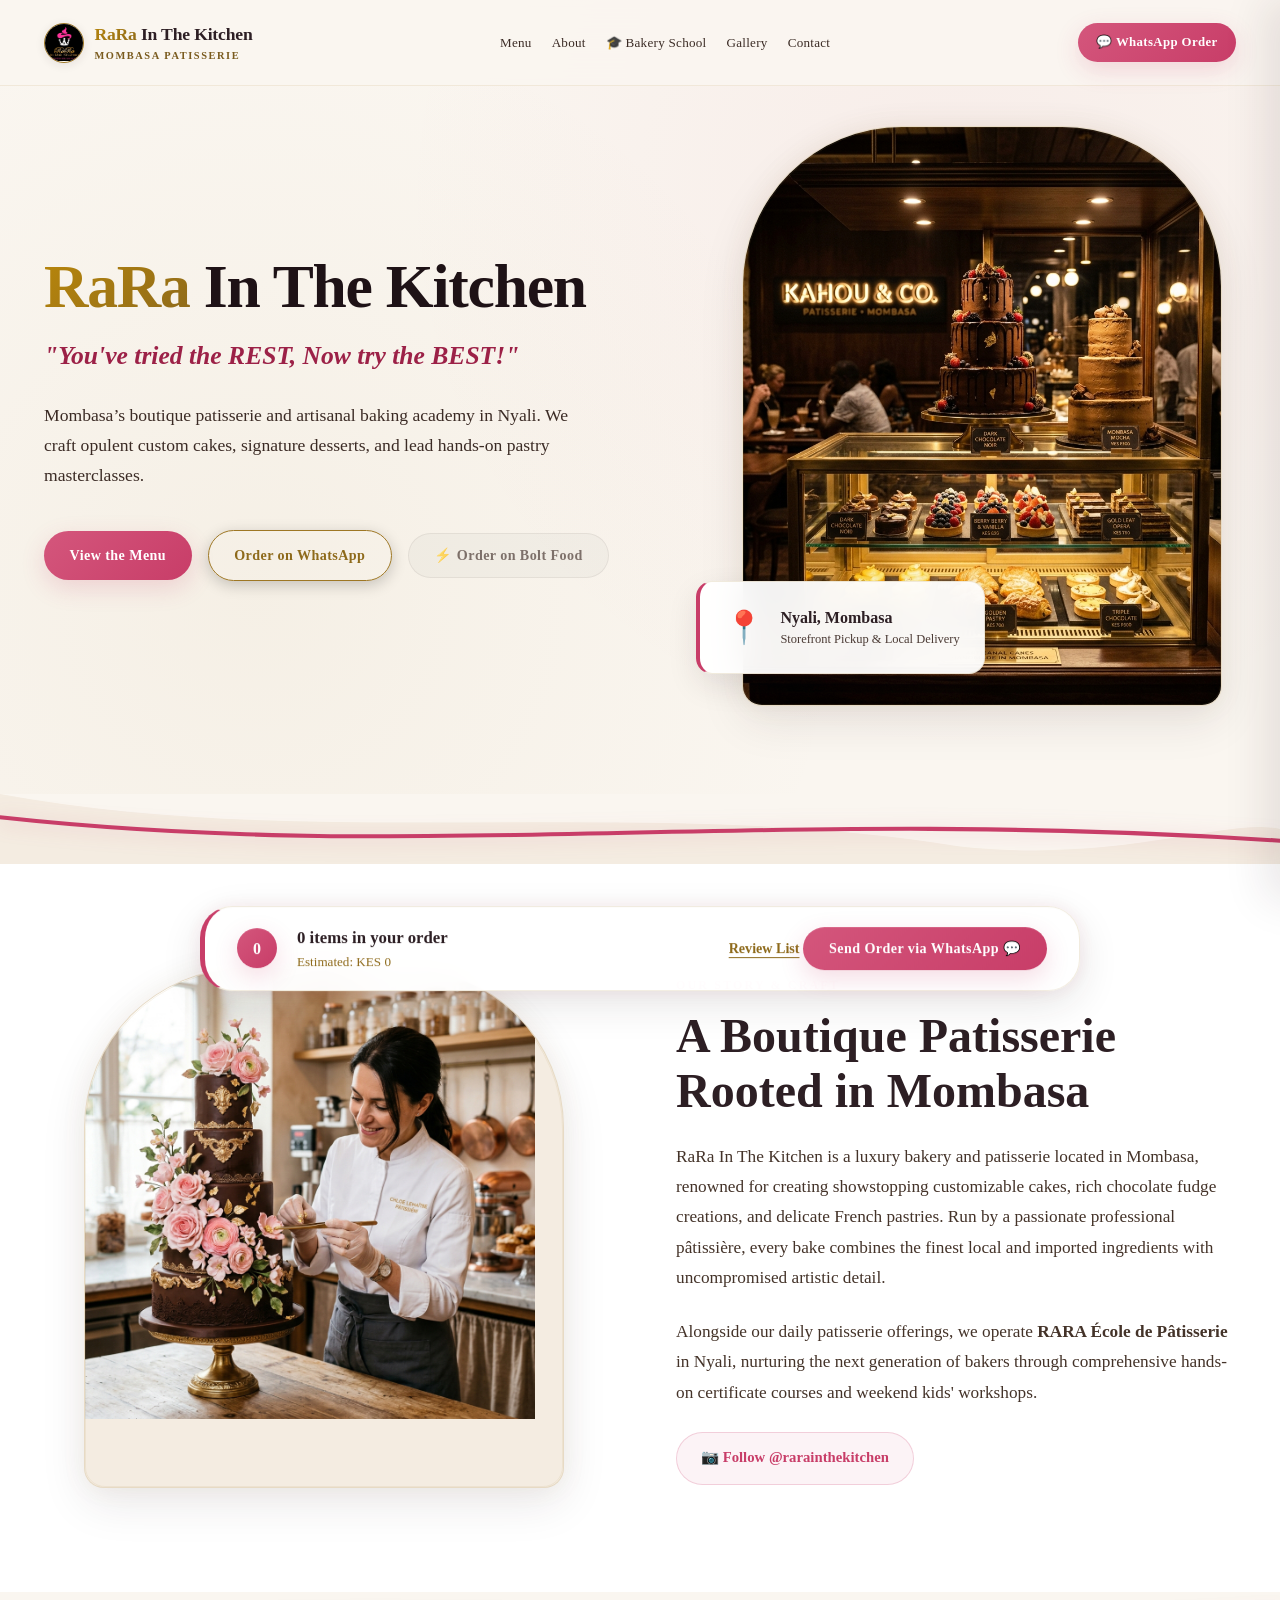
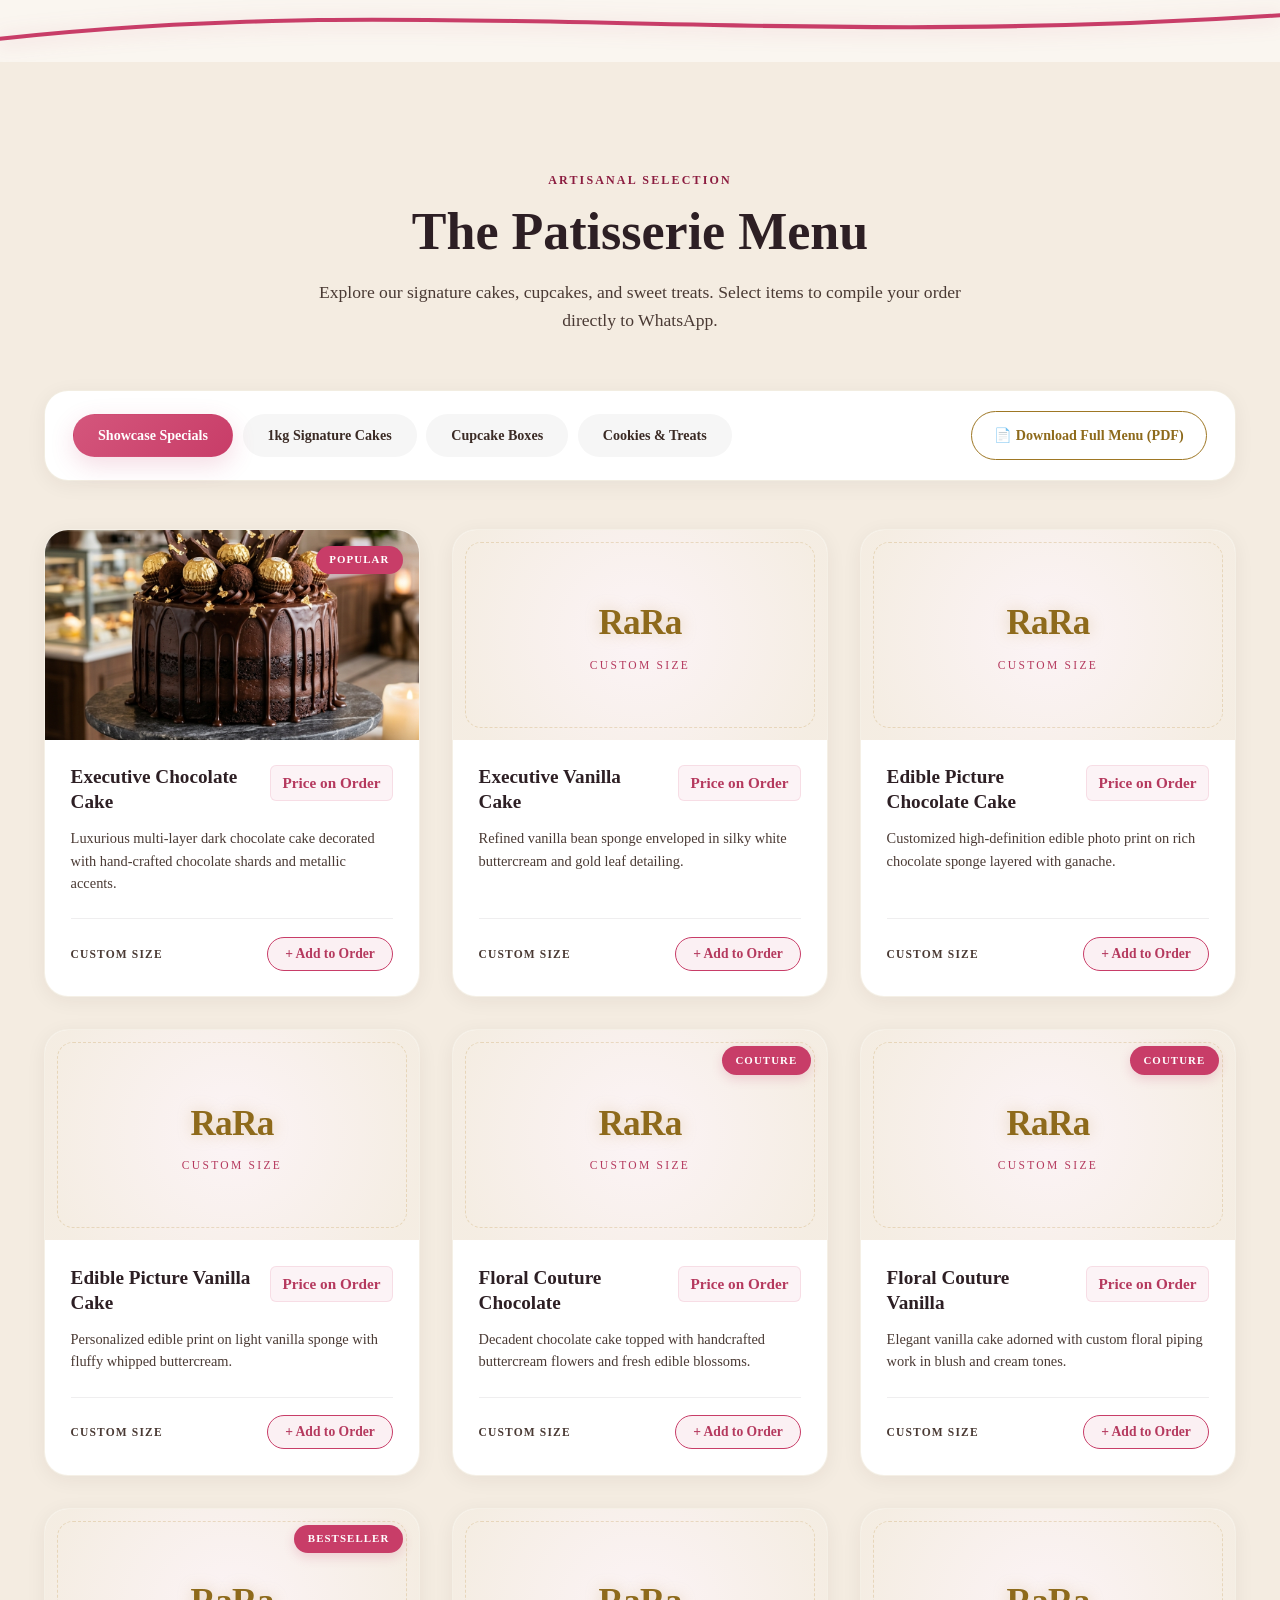
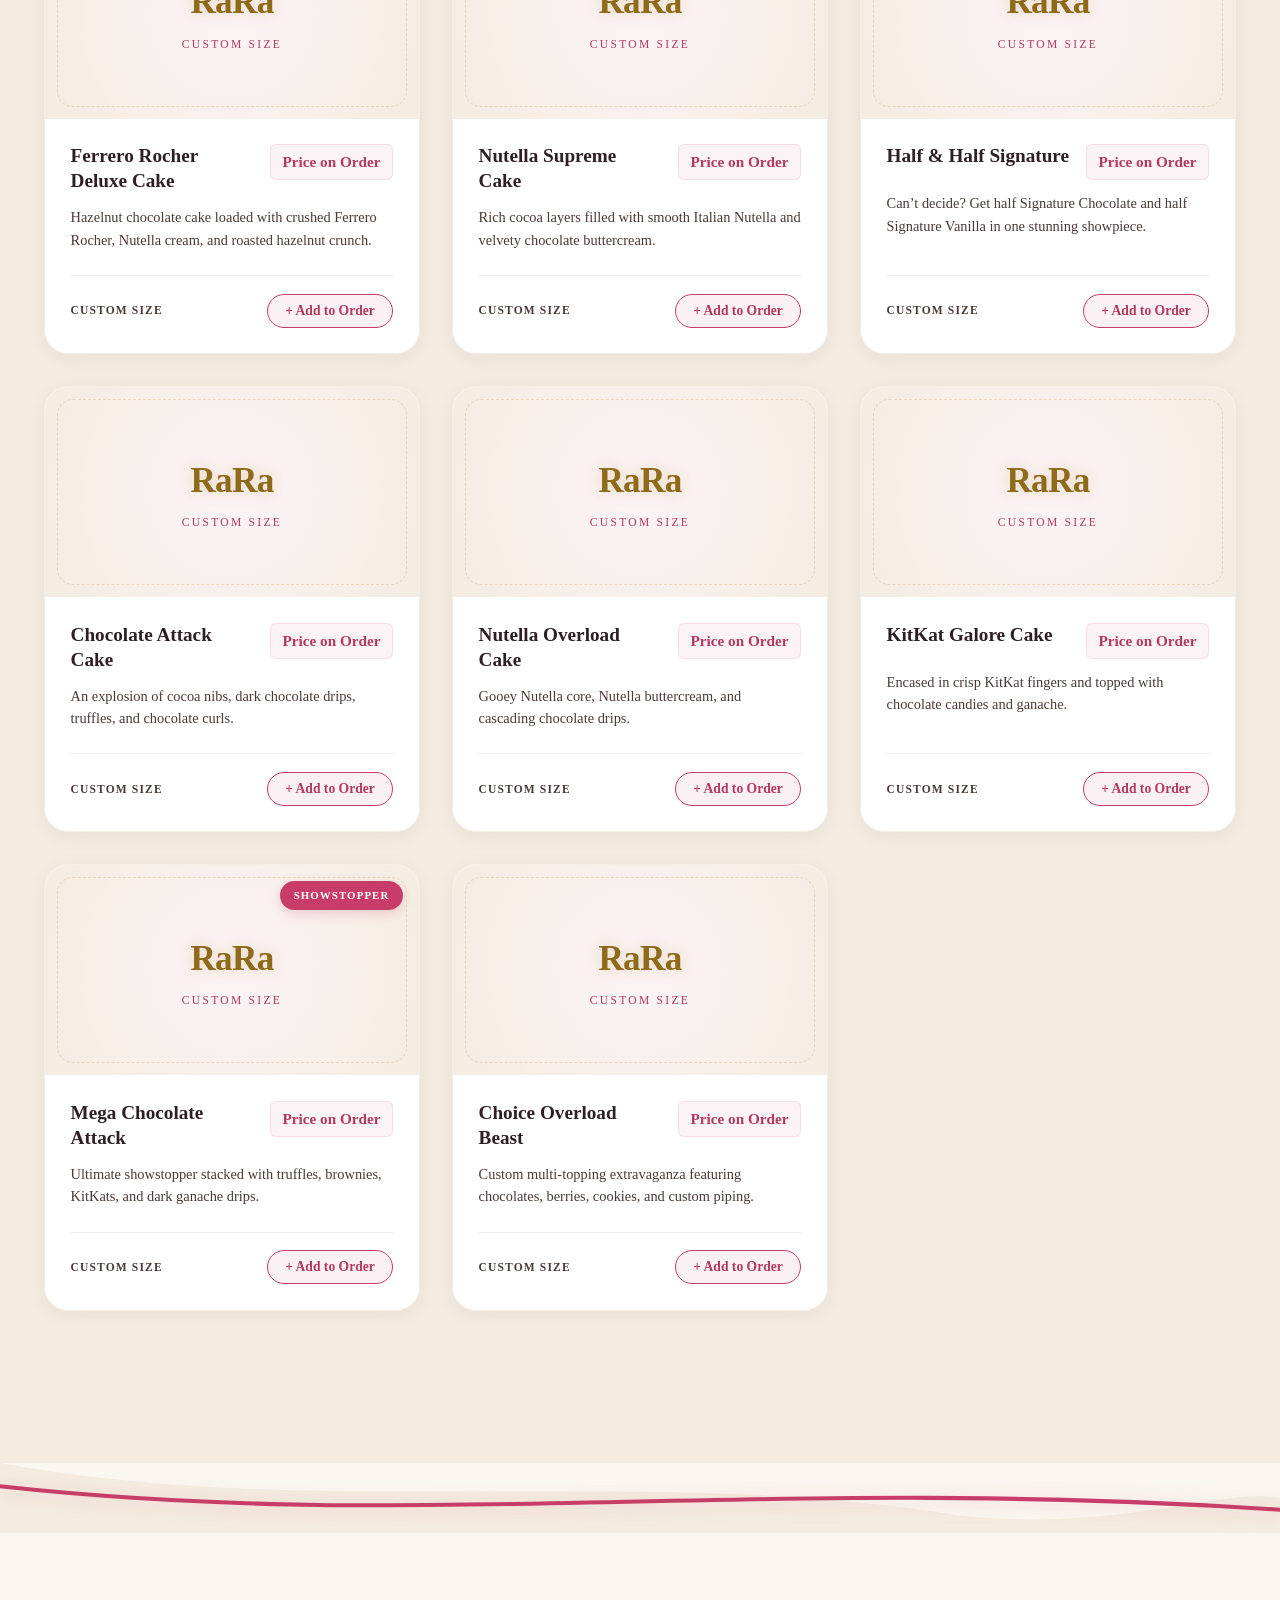
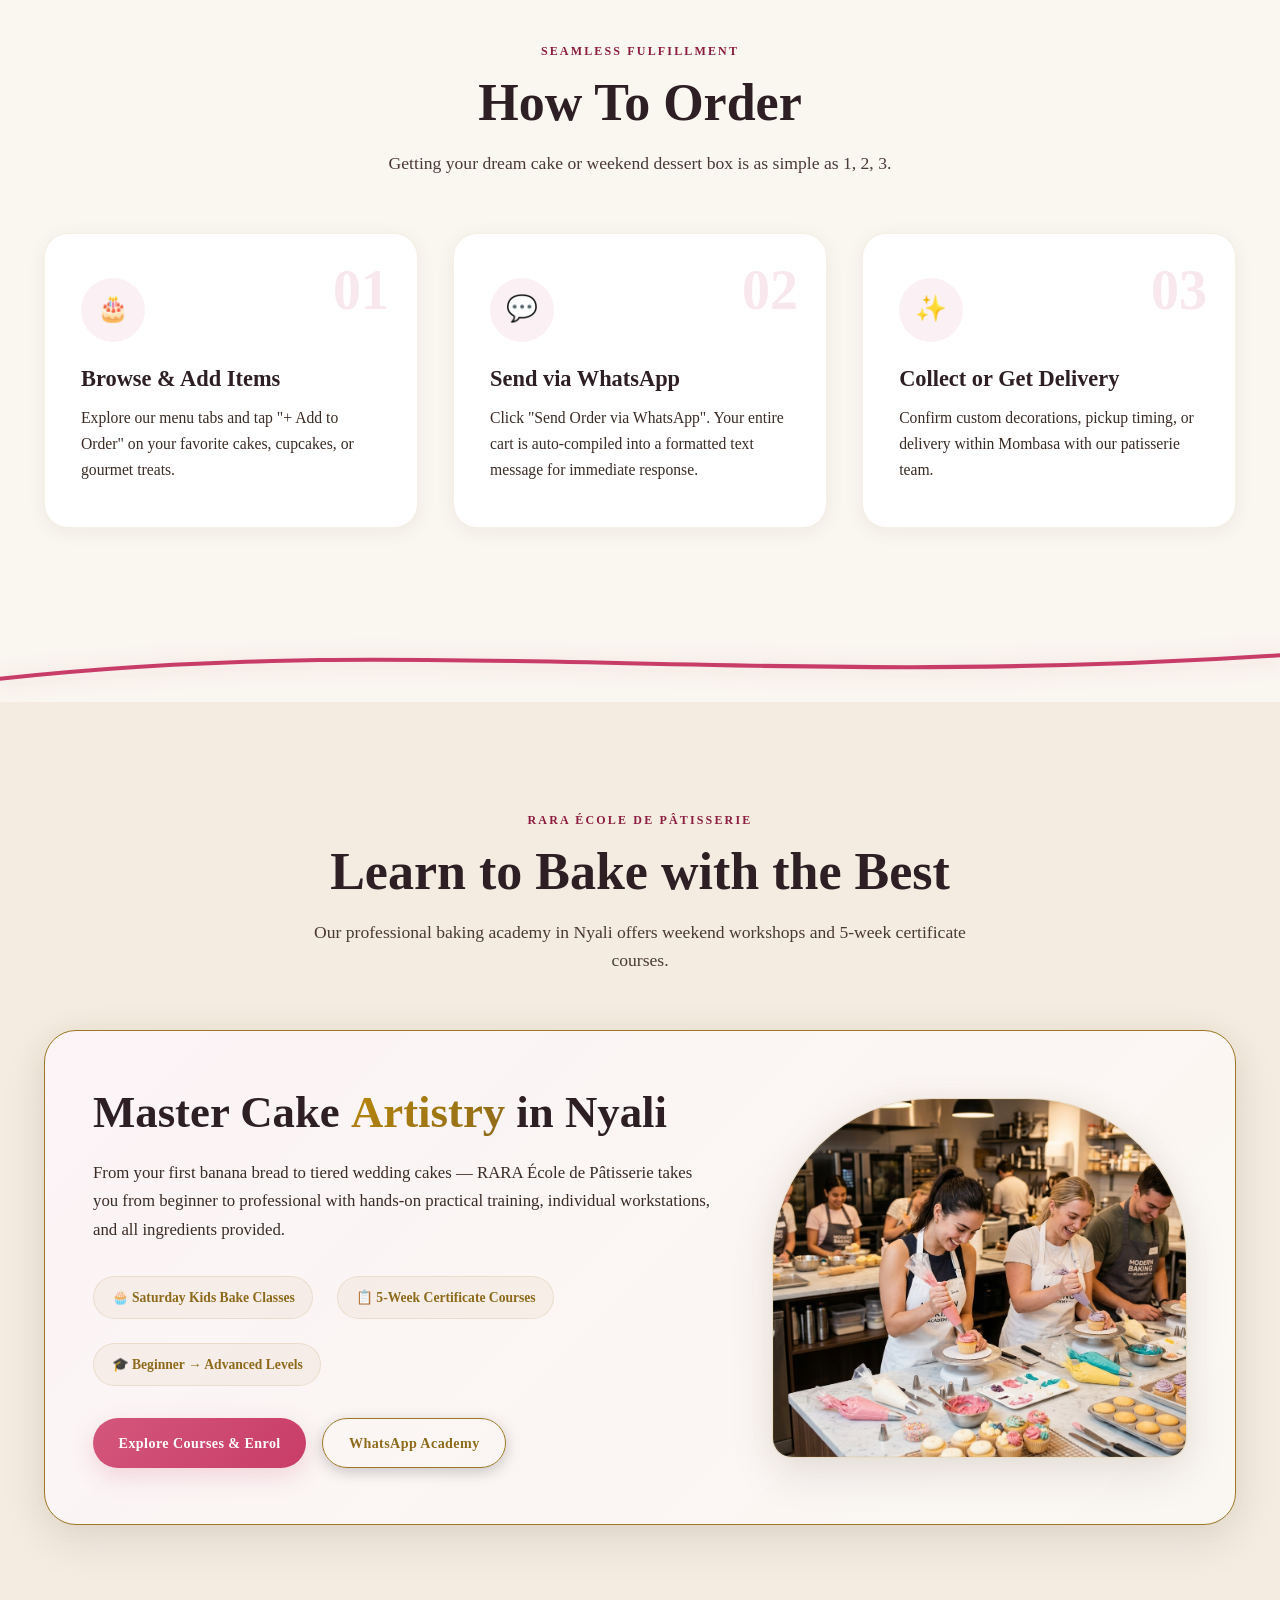
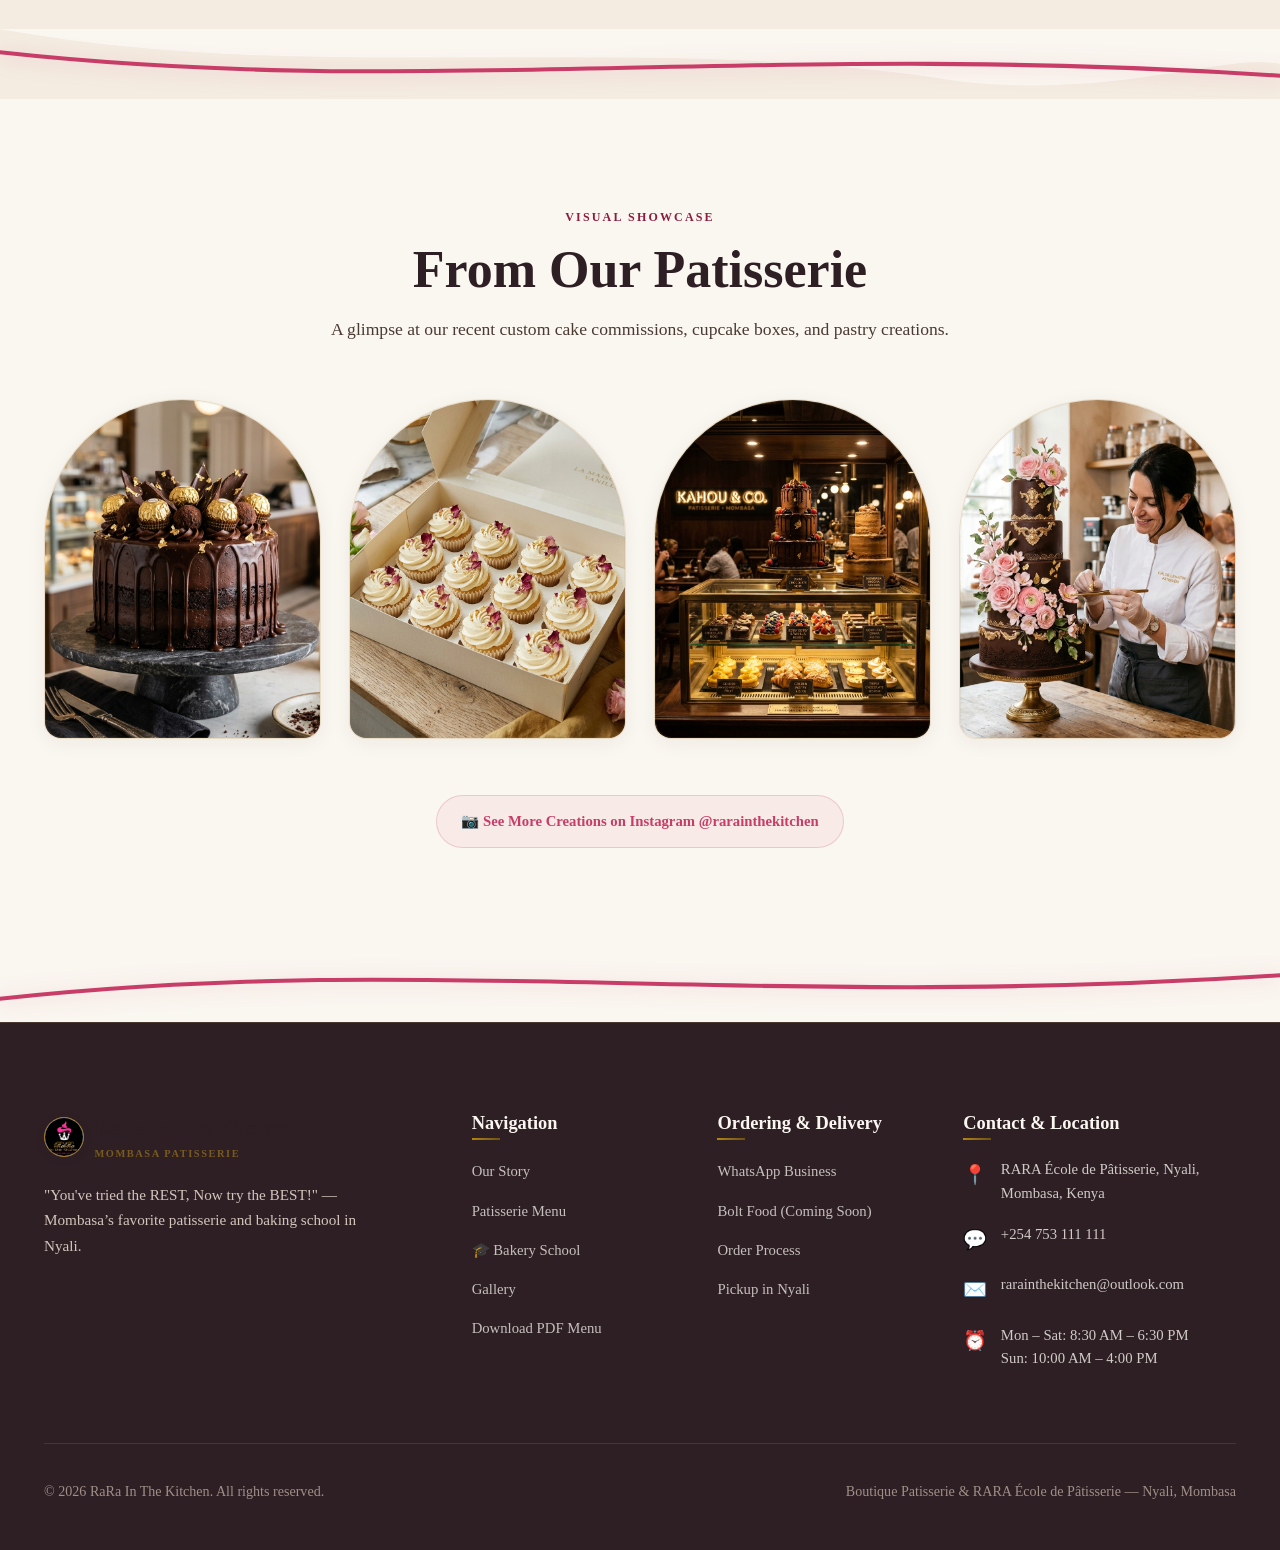
==== commit d666a8e7: "improve contrast" ====
--- a/index.html
+++ b/index.html
@@ -66,13 +66,7 @@
     <section class="hero-section" id="hero">
       <div class="container hero-grid">
         <div class="hero-content">
-          <div class="hero-badge-container">
-            <span class="eyebrow">Nyali · Mombasa · Kenya</span>
-          </div>
-          
-          <img src="assets/images/logo/logo.png" alt="RaRa In The Kitchen Seal" class="hero-logo-mark" width="140" height="140">
-
-          <h1 class="hero-headline"><span class="text-gold-gradient">RaRa</span> In The Kitchen</h1>
+          <h1 class="hero-headline"><span class="text-gold-gradient">RaRa</span> <span class="headline-dark">In The Kitchen</span></h1>
           <p class="hero-subhead">"You've tried the REST, Now try the BEST!"</p>
 
           <p class="hero-desc">
@@ -123,10 +117,6 @@
         <div class="about-image-wrapper">
           <div class="coastal-arch">
             <img src="assets/images/about.jpg" alt="Master Pâtissière decorating cake" width="450" height="520" loading="lazy">
-          </div>
-          <div class="about-badge">
-            <span class="badge-number">30K+</span>
-            <span>Instagram Community</span>
           </div>
         </div>
 
--- a/css/styles.css
+++ b/css/styles.css
@@ -18,17 +18,17 @@
   --blush-soft: #B5395E;            /* Deeper Rose for text on light */
   --blush-tint: rgba(200, 61, 104, 0.08); /* Subtle Rose Tint */
   
-  --gilt: #B89A5A;                  /* Antique Champagne Gold */
-  --gilt-light: #A68B45;            /* Deeper Gold for text on light backgrounds */
-  --gilt-tint: rgba(184, 154, 90, 0.10); /* Delicate Gold Tint */
-  --gilt-grad: linear-gradient(135deg, #D4B96A 0%, #B89A5A 50%, #9A7E42 100%);
+  --gilt: #9E7724;                  /* Rich Antique Bronze Gold */
+  --gilt-light: #8E6A1B;            /* High contrast gold for text on light backgrounds */
+  --gilt-tint: rgba(158, 119, 36, 0.10); /* Delicate Gold Tint */
+  --gilt-grad: linear-gradient(135deg, #B8860B 0%, #8E6A1B 50%, #6D5010 100%);
   
   --cream: #FAF6F0;                 /* Canvas match for sections */
   --cream-light: #FAF6F0;
   --cream-card: #FFFFFF;
   --cocoa: #2D1F24;                 /* Rich Espresso Headings & Primary Text */
-  --whisper: #7A6B65;               /* Warm Taupe Body Text */
-  --whisper-light: #5C4D47;         /* Deeper Taupe for readable body text */
+  --whisper: #4A3A34;               /* Deep Espresso Taupe — WCAG AAA contrast */
+  --whisper-light: #3B2B25;         /* Crisp readable body text */
   
   /* Radii & Shadows */
   --radius-sm: 8px;
@@ -95,7 +95,7 @@
 }
 
 .text-gold-gradient {
-  background: var(--gilt-grad);
+  background: linear-gradient(135deg, #B8860B 0%, #8E6A1B 100%);
   -webkit-background-clip: text;
   -webkit-text-fill-color: transparent;
   display: inline-block;
@@ -103,10 +103,10 @@
 
 .eyebrow {
   font-size: 0.75rem;
-  font-weight: 700;
+  font-weight: 800;
   text-transform: uppercase;
-  letter-spacing: 0.2em;
-  color: var(--blush-soft);
+  letter-spacing: 0.18em;
+  color: #8C1D40;
   margin-bottom: 0.75rem;
   display: inline-block;
 }
@@ -235,8 +235,8 @@
 
 .brand-tag {
   font-size: 0.65rem;
-  font-weight: 700;
-  color: var(--gilt);
+  font-weight: 800;
+  color: #7A5B1E;
   letter-spacing: 0.15em;
   text-transform: uppercase;
 }
@@ -293,6 +293,10 @@
   flex-shrink: 0;
 }
 
+.mobile-nav-toggle {
+  display: none;
+}
+
 /* Button System */
 .btn {
   display: inline-flex;
@@ -355,11 +359,11 @@
    ========================================================================== */
 .hero-section {
   position: relative;
-  padding-top: calc(86px + 4rem);
-  padding-bottom: 6rem;
+  padding-top: calc(86px + 2.5rem);
+  padding-bottom: 5.5rem;
   background: 
-    radial-gradient(circle at 75% 25%, rgba(200, 61, 104, 0.06) 0%, transparent 50%),
-    radial-gradient(circle at 20% 75%, rgba(184, 154, 90, 0.08) 0%, transparent 50%),
+    radial-gradient(circle at 75% 25%, rgba(200, 61, 104, 0.05) 0%, transparent 50%),
+    radial-gradient(circle at 20% 75%, rgba(184, 154, 90, 0.07) 0%, transparent 50%),
     var(--noir);
 }
 
@@ -370,31 +374,26 @@
   align-items: center;
 }
 
-.hero-logo-mark {
-  width: 140px;
-  height: 140px;
-  object-fit: contain;
-  margin-bottom: 1.5rem;
-  border-radius: 50%;
-  border: 2px solid var(--gilt);
-  box-shadow: 0 4px 20px rgba(45, 31, 36, 0.08), 0 0 15px rgba(184, 154, 90, 0.12);
-  background: #FFF;
-  padding: 4px;
-}
-
 .hero-headline {
-  font-size: 4rem;
+  font-size: 3.85rem;
   font-weight: 700;
-  color: var(--cream);
-  margin-bottom: 0.75rem;
+  color: #1E1216;
+  margin-bottom: 0.85rem;
   letter-spacing: -0.02em;
+  line-height: 1.15;
+}
+
+.hero-headline .headline-dark {
+  color: #1E1216;
+  font-weight: 700;
 }
 
 .hero-subhead {
   font-family: var(--font-display);
   font-style: italic;
   font-size: 1.6rem;
-  color: var(--blush-soft);
+  font-weight: 700;
+  color: #9C2147;
   margin-bottom: 1.5rem;
 }
 
@@ -479,47 +478,14 @@
 
 .about-image-wrapper {
   position: relative;
+  width: 100%;
+  max-width: 480px;
+  margin: 0 auto;
 }
 
 .about-image-wrapper .coastal-arch {
-  height: 530px;
-  border-color: rgba(42, 22, 14, 0.2);
-}
-
-.about-image-wrapper img {
-  width: 100%;
-  height: 100%;
-  object-fit: cover;
-}
-
-.about-badge {
-  position: absolute;
-  top: -1.5rem;
-  right: -1.5rem;
-  background: #FFFFFF;
-  color: var(--gilt-light);
-  border: 2px solid var(--gilt);
-  width: 120px;
-  height: 120px;
-  border-radius: 50%;
-  display: flex;
-  flex-direction: column;
-  align-items: center;
-  justify-content: center;
-  text-anchor: middle;
-  text-align: center;
-  font-size: 0.7rem;
-  font-weight: 700;
-  text-transform: uppercase;
-  box-shadow: var(--shadow-luxury);
-}
-
-.about-badge .badge-number {
-  font-size: 1.75rem;
-  color: var(--blush);
-  font-family: var(--font-display);
-  line-height: 1;
-  margin-bottom: 2px;
+  height: 520px;
+  border-color: rgba(184, 154, 90, 0.22);
 }
 
 .about-content h2 {
@@ -1618,10 +1584,12 @@
   }
 }
 
-/* Responsive Styles */
+/* ==========================================================================
+   Responsive & Mobile Centric Styles
+   ========================================================================== */
 @media (max-width: 1024px) {
-  .hero-headline { font-size: 3.25rem; }
-  .hero-visual .coastal-arch { height: 480px; }
+  .hero-headline { font-size: 3.1rem; }
+  .hero-visual .coastal-arch { height: 440px; }
   .courses-grid, .steps-grid { grid-template-columns: repeat(2, 1fr); }
   .gallery-grid { grid-template-columns: repeat(3, 1fr); }
   .footer-grid { grid-template-columns: 1fr 1fr; }
@@ -1629,32 +1597,78 @@
 }
 
 @media (max-width: 768px) {
-  .nav-links, .header-actions { display: none; }
-  .mobile-nav-toggle { display: flex; }
-
-  /* Mobile nav open state */
+  .site-header {
+    height: 72px;
+    background: rgba(250, 246, 240, 0.96);
+  }
+
+  .header-container {
+    padding: 0 1rem;
+  }
+
+  .brand-logo img {
+    width: 36px;
+    height: 36px;
+  }
+
+  .brand-name {
+    font-size: 0.95rem;
+  }
+
+  .brand-tag {
+    font-size: 0.58rem;
+  }
+
+  /* Keep compact CTA action on mobile header */
+  .header-actions {
+    display: flex;
+  }
+
+  .header-actions .btn {
+    padding: 0.45rem 0.85rem;
+    font-size: 0.78rem;
+    border-radius: 50px;
+    min-height: 38px;
+  }
+
+  .nav-links {
+    display: none;
+  }
+
+  /* Full Screen Mobile Navigation Drawer */
   .nav-links.open {
     display: flex;
     flex-direction: column;
     position: fixed;
-    top: 86px;
+    top: 72px;
     left: 0;
     right: 0;
     bottom: 0;
-    background: rgba(250, 246, 240, 0.97);
-    backdrop-filter: blur(20px);
-    -webkit-backdrop-filter: blur(20px);
-    padding: 2.5rem 2rem;
-    gap: 0.5rem;
-    z-index: 99;
-    animation: mobileNavIn 0.35s cubic-bezier(0.16, 1, 0.3, 1) forwards;
+    background: #FAF6F0;
+    padding: 1.75rem 1.25rem;
+    gap: 0.75rem;
+    z-index: 150;
+    overflow-y: auto;
+    animation: mobileNavIn 0.3s cubic-bezier(0.16, 1, 0.3, 1) forwards;
+    box-shadow: 0 15px 35px rgba(45, 31, 36, 0.15);
   }
 
   .nav-links.open .nav-link {
-    font-size: 1.35rem;
-    padding: 1rem 0;
-    color: var(--cocoa);
-    border-bottom: 1px solid rgba(184, 154, 90, 0.15);
+    font-size: 1.15rem;
+    font-weight: 700;
+    padding: 0.9rem 1.25rem;
+    color: #2D1F24;
+    background: #FFFFFF;
+    border-radius: var(--radius-md);
+    border: 1px solid rgba(184, 154, 90, 0.20);
+    display: flex;
+    align-items: center;
+    justify-content: space-between;
+    box-shadow: var(--shadow-subtle);
+  }
+
+  .nav-links.open .nav-link::after {
+    display: none;
   }
 
   @keyframes mobileNavIn {
@@ -1662,35 +1676,161 @@
     to { opacity: 1; transform: translateY(0); }
   }
 
-  .hero-grid, .about-grid, .school-intro-grid, .school-hero-grid { grid-template-columns: 1fr; gap: 3rem; }
-  .hero-visual .coastal-arch { height: 420px; }
-  .hero-floating-card { left: 1rem; bottom: 1rem; }
-  .courses-grid, .steps-grid, .gallery-grid { grid-template-columns: 1fr; }
-  .saturday-card { flex-direction: column; align-items: flex-start; }
-  .footer-grid { grid-template-columns: 1fr; gap: 2.5rem; }
-  .order-tray-bar { width: calc(100% - 1.5rem); padding: 1rem 1.25rem; }
-  .school-preview-text h2 { font-size: 2rem; }
-}
-
-/* Mobile Nav Hamburger Toggle */
-.mobile-nav-toggle {
-  display: none;
-  flex-direction: column;
-  gap: 5px;
-  cursor: pointer;
-  padding: 8px;
-  z-index: 101;
-}
-
-.mobile-nav-toggle span {
-  width: 26px;
-  height: 2.5px;
-  background: var(--cocoa);
-  border-radius: 3px;
-  transition: all var(--transition-fast);
-}
-
-.mobile-nav-toggle:hover span {
-  background: var(--gilt-light);
-}
-
+  /* Hamburger Icon Button & Animation */
+  .mobile-nav-toggle {
+    display: flex;
+    flex-direction: column;
+    justify-content: center;
+    align-items: center;
+    gap: 5px;
+    cursor: pointer;
+    width: 42px;
+    height: 42px;
+    border-radius: 12px;
+    background: rgba(45, 31, 36, 0.05);
+    border: 1px solid rgba(184, 154, 90, 0.25);
+    z-index: 151;
+  }
+
+  .mobile-nav-toggle span {
+    width: 22px;
+    height: 2.2px;
+    background: #2D1F24;
+    border-radius: 2px;
+    transition: all 0.3s ease;
+  }
+
+  .mobile-nav-toggle.active span:nth-child(1) {
+    transform: translateY(7.2px) rotate(45deg);
+  }
+
+  .mobile-nav-toggle.active span:nth-child(2) {
+    opacity: 0;
+  }
+
+  .mobile-nav-toggle.active span:nth-child(3) {
+    transform: translateY(-7.2px) rotate(-45deg);
+  }
+
+  /* Mobile Content Typography & Layout */
+  .hero-section, .school-hero-section {
+    padding-top: calc(72px + 2rem);
+    padding-bottom: 3.5rem;
+  }
+
+  .hero-headline {
+    font-size: 2.4rem;
+    line-height: 1.18;
+  }
+
+  .hero-subhead {
+    font-size: 1.25rem;
+    margin-bottom: 1.25rem;
+  }
+
+  .hero-desc {
+    font-size: 0.98rem;
+    line-height: 1.6;
+    margin-bottom: 1.75rem;
+  }
+
+  .hero-ctas {
+    flex-direction: column;
+    width: 100%;
+    gap: 0.75rem;
+  }
+
+  .hero-ctas .btn {
+    width: 100%;
+    min-height: 48px;
+    font-size: 0.95rem;
+  }
+
+  .hero-grid, .about-grid, .school-intro-grid, .school-hero-grid {
+    grid-template-columns: 1fr;
+    gap: 2.5rem;
+  }
+
+  .hero-visual .coastal-arch {
+    height: 360px;
+  }
+
+  .hero-floating-card {
+    left: 0.75rem;
+    bottom: 0.75rem;
+    right: 0.75rem;
+    padding: 0.85rem 1rem;
+  }
+
+  /* Mobile Menu Tabs Bar (Horizontally Scrollable) */
+  .menu-top-bar {
+    flex-direction: column;
+    align-items: stretch;
+    padding: 0.85rem;
+    gap: 1rem;
+  }
+
+  .menu-tabs {
+    display: flex;
+    overflow-x: auto;
+    white-space: nowrap;
+    -webkit-overflow-scrolling: touch;
+    scrollbar-width: none;
+    padding-bottom: 0.25rem;
+    gap: 0.5rem;
+  }
+
+  .menu-tabs::-webkit-scrollbar {
+    display: none;
+  }
+
+  .tab-btn {
+    padding: 0.65rem 1.15rem;
+    font-size: 0.85rem;
+    min-height: 44px;
+    flex-shrink: 0;
+  }
+
+  .pdf-download-btn {
+    width: 100%;
+    justify-content: center;
+    min-height: 44px;
+  }
+
+  /* Cards Grids on Mobile */
+  .courses-grid, .steps-grid, .gallery-grid, .menu-grid {
+    grid-template-columns: 1fr;
+    gap: 1.5rem;
+  }
+
+  .step-card, .course-card, .menu-card, .faq-card {
+    padding: 1.5rem;
+  }
+
+  .saturday-card {
+    flex-direction: column;
+    align-items: flex-start;
+    padding: 1.5rem;
+  }
+
+  .footer-grid {
+    grid-template-columns: 1fr;
+    gap: 2rem;
+  }
+
+  /* Floating Order Tray Bar on Mobile */
+  .order-tray-bar {
+    width: calc(100% - 1.5rem);
+    padding: 0.85rem 1.1rem;
+    bottom: 1rem;
+  }
+
+  .order-summary-text h5 {
+    font-size: 0.95rem;
+  }
+
+  .order-summary-text p {
+    font-size: 0.78rem;
+  }
+}
+
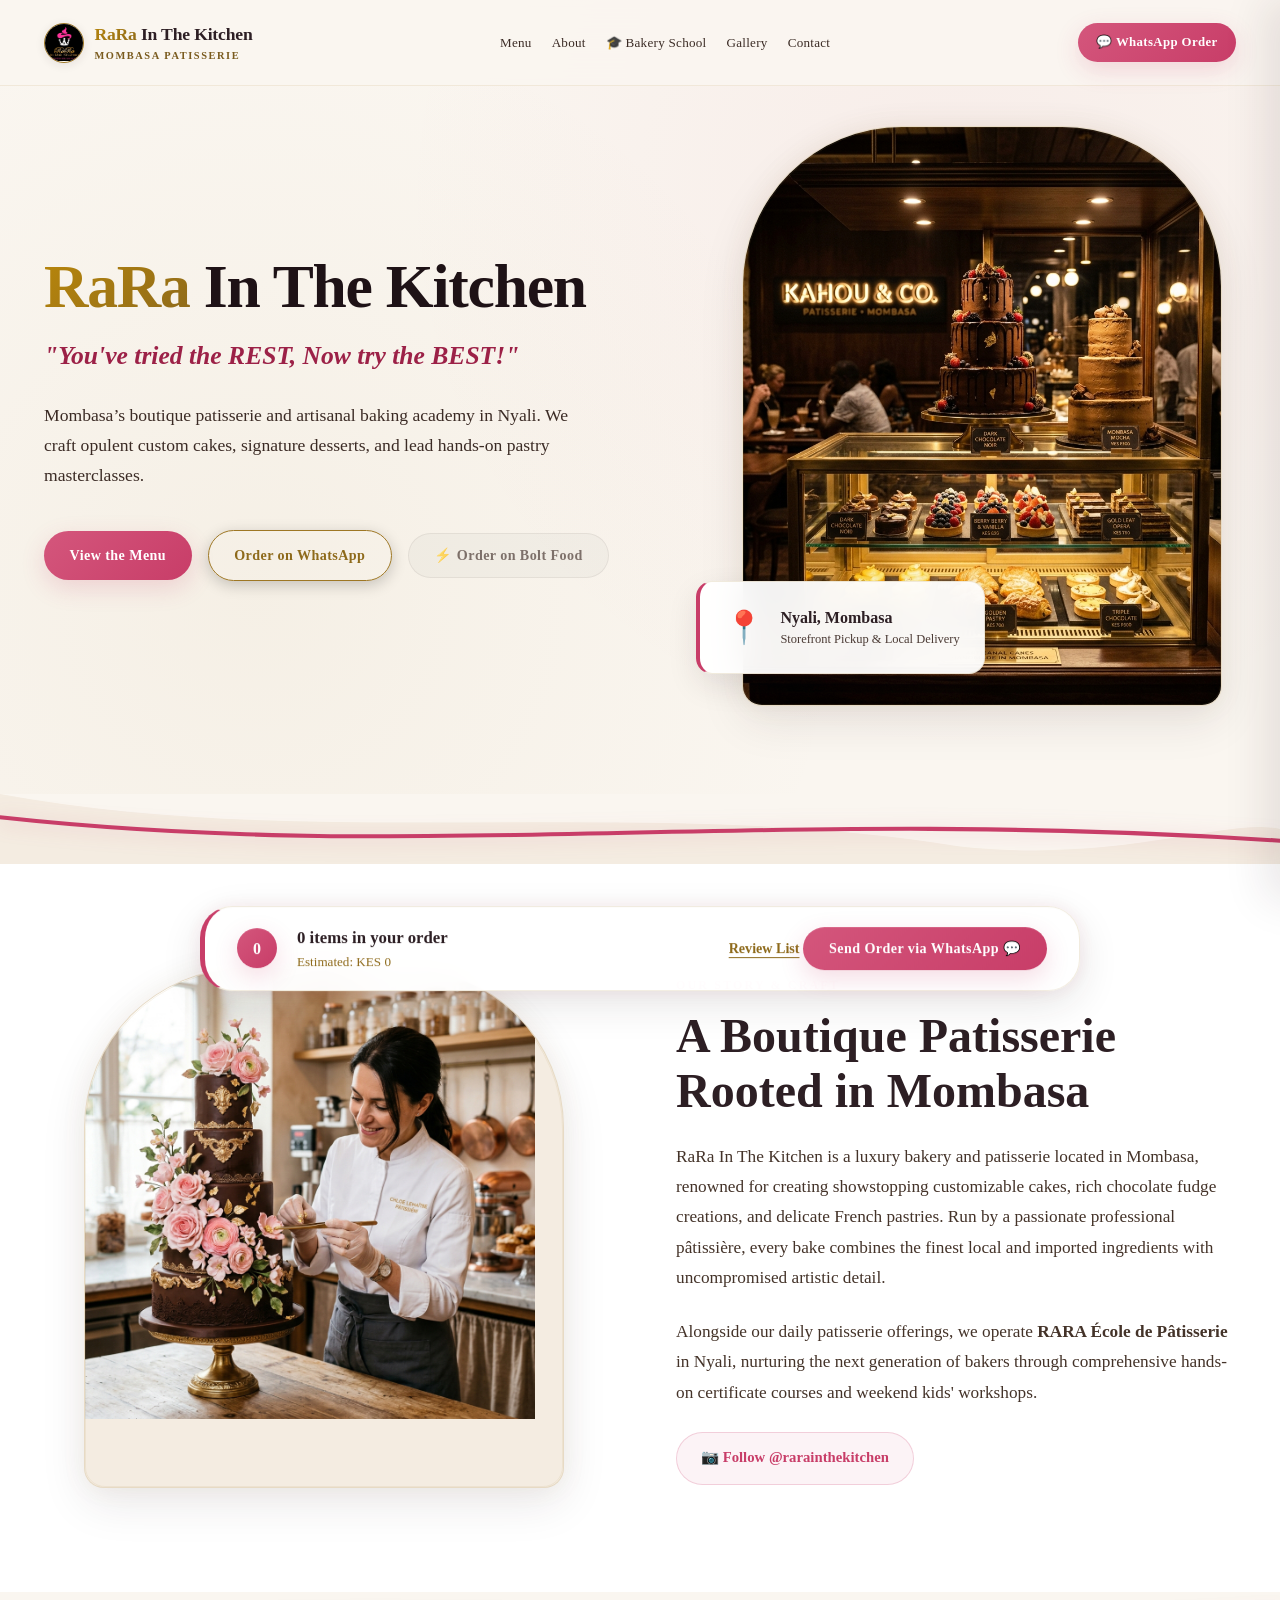
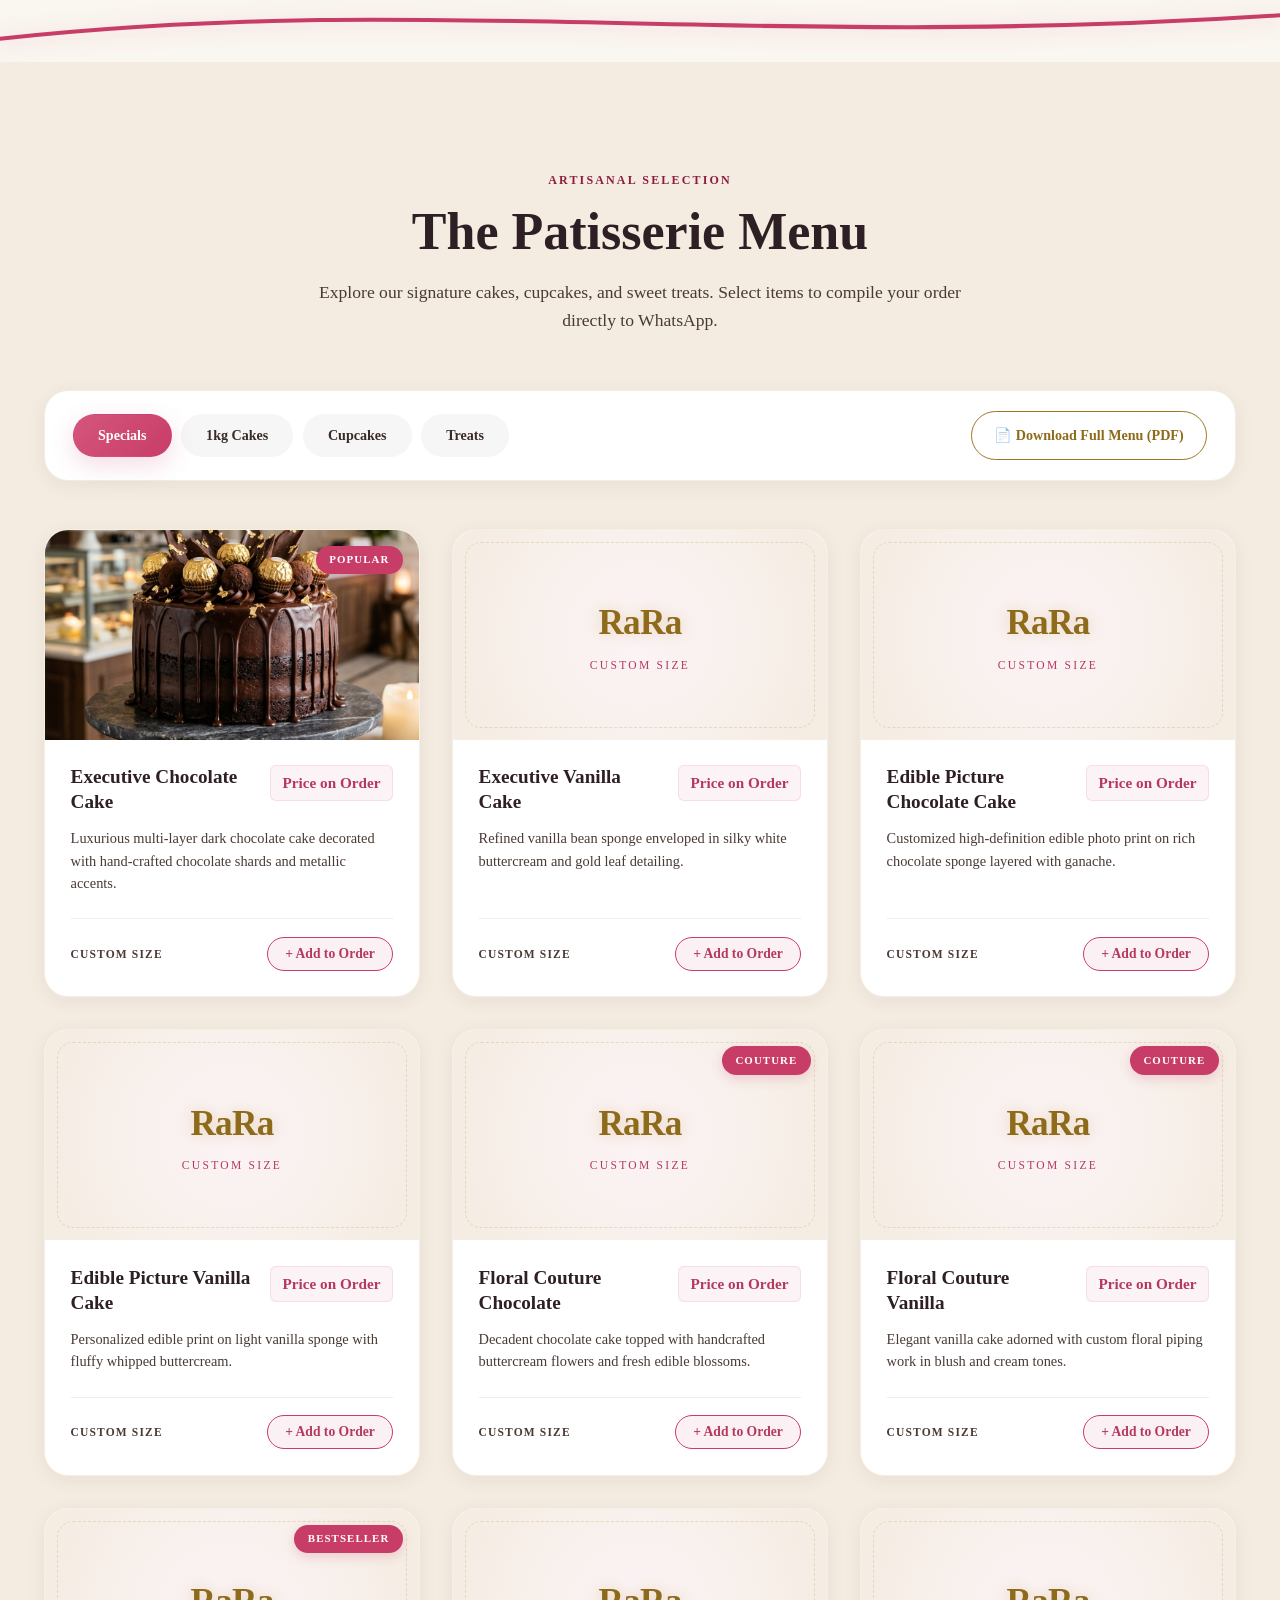
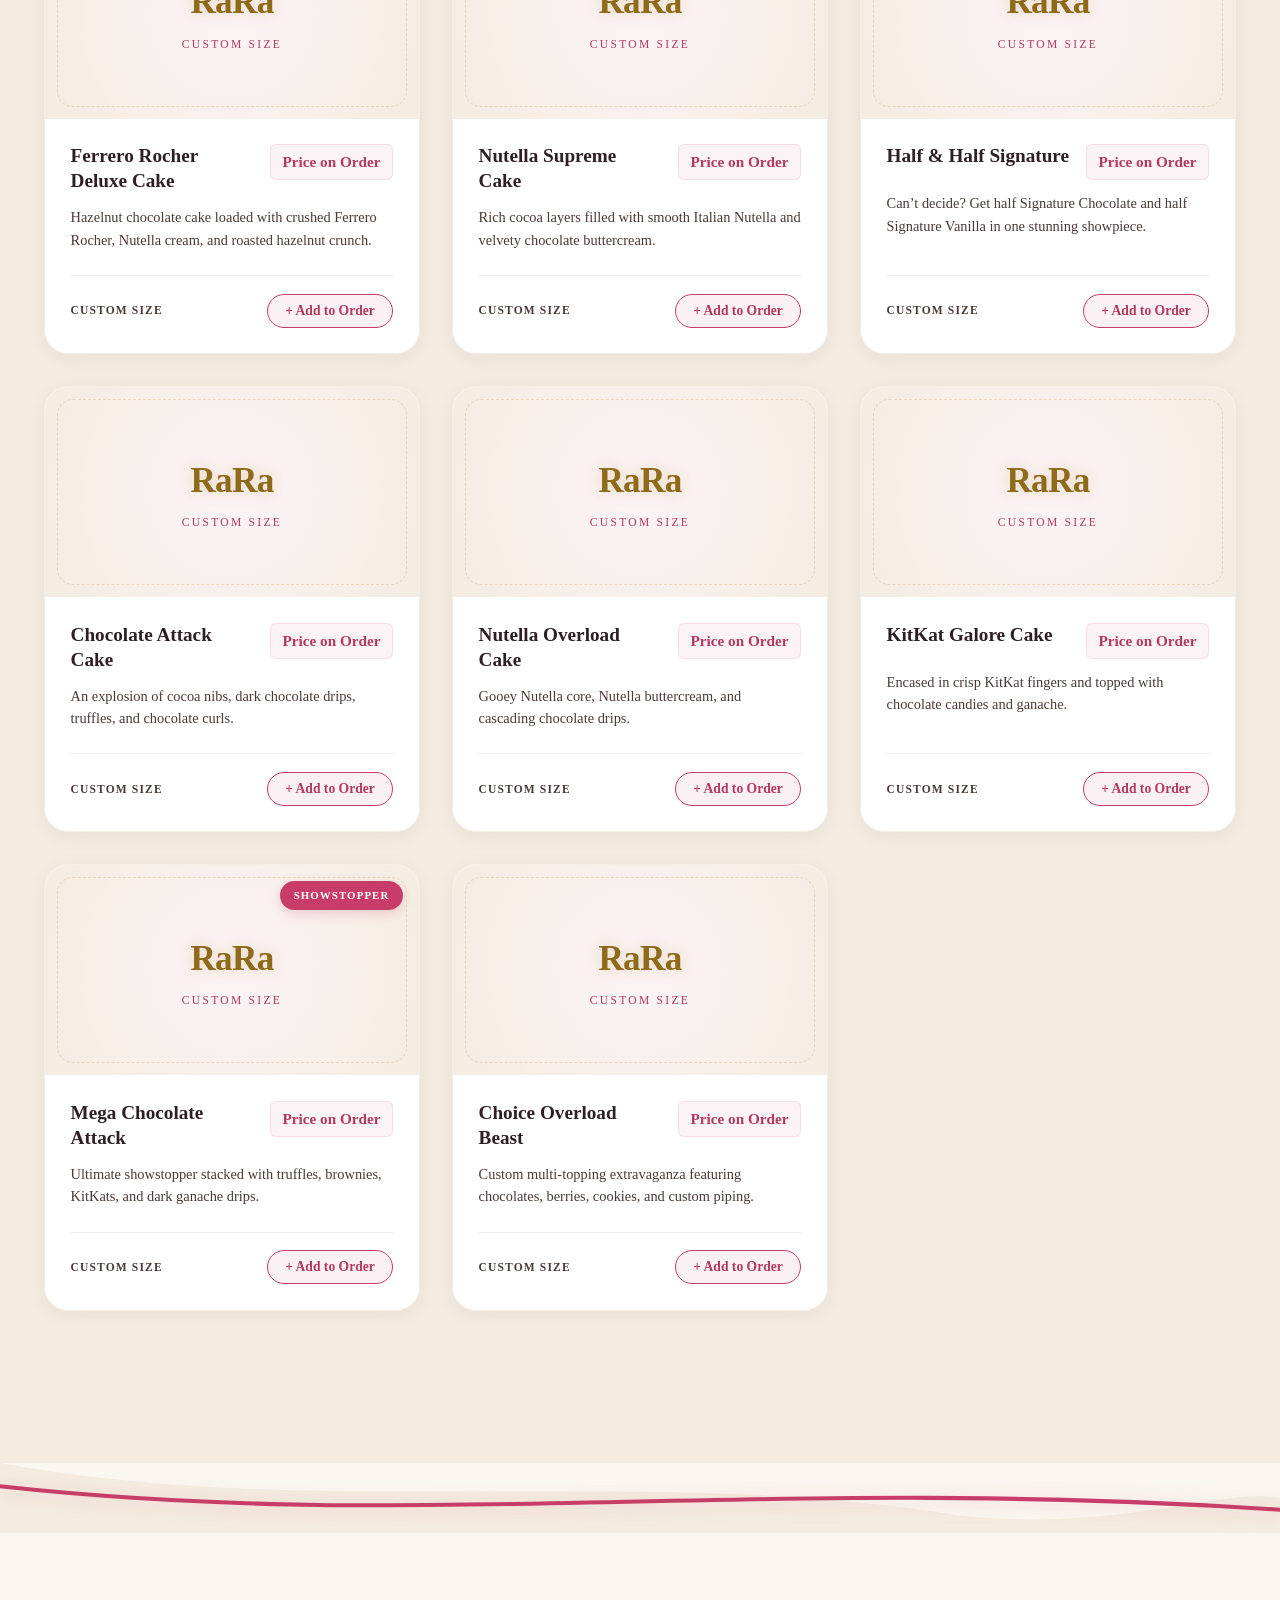
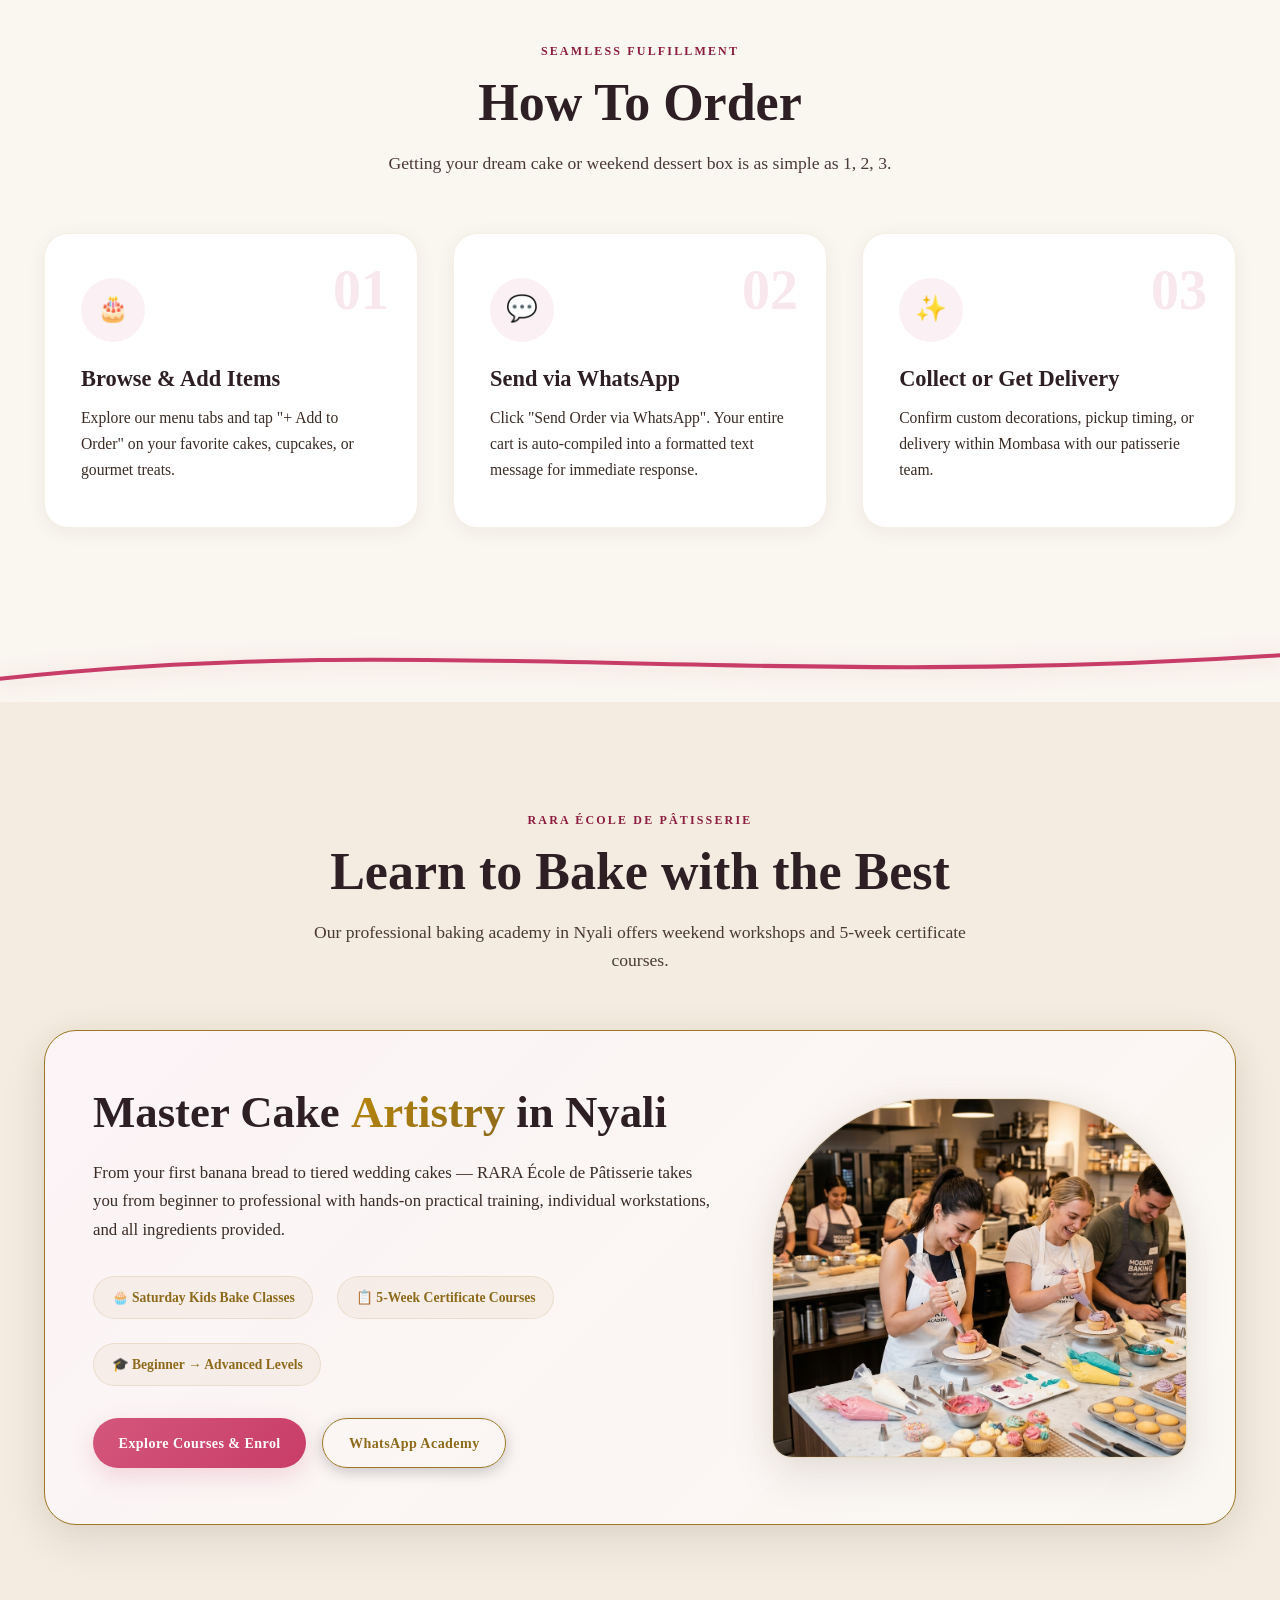
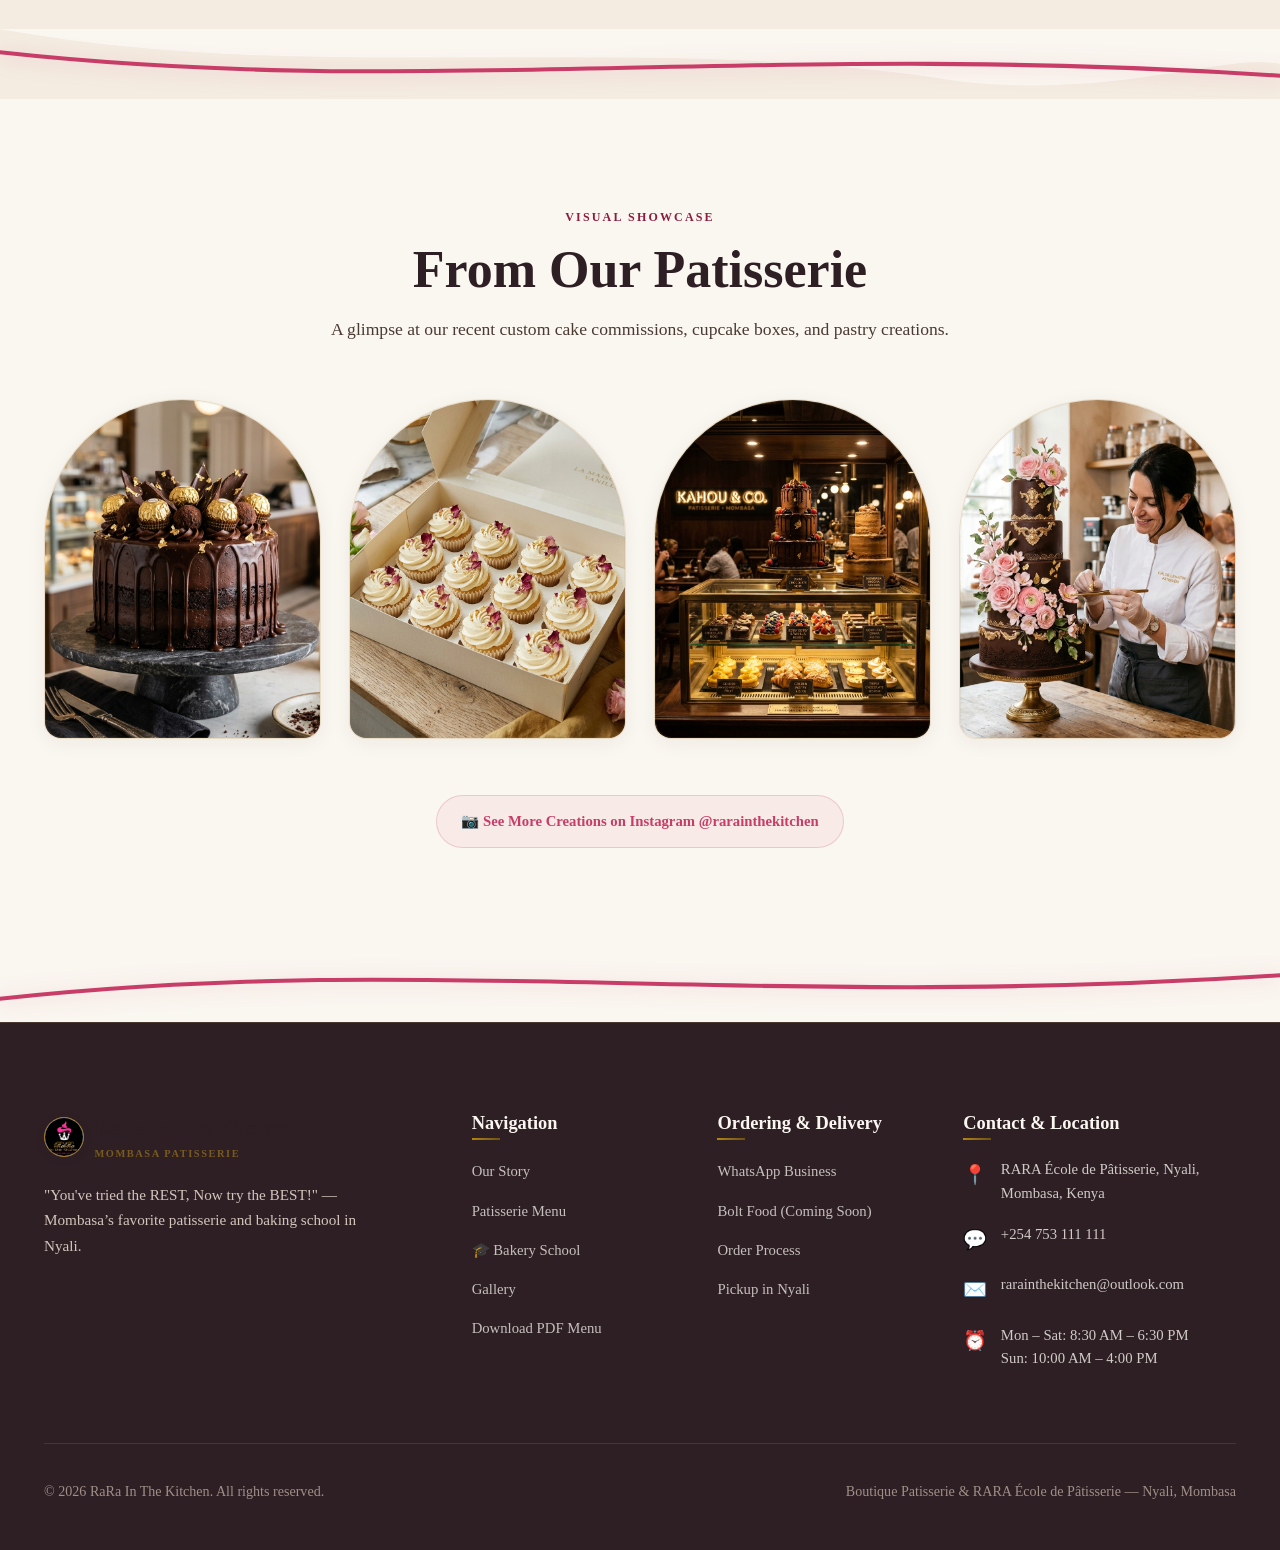
==== commit 176654d6: "Mobile Navigation & Filter Chips Updates" ====
--- a/index.html
+++ b/index.html
@@ -160,10 +160,10 @@
 
         <div class="menu-top-bar">
           <ul class="menu-tabs">
-            <li><button class="tab-btn active" data-category="specials">Showcase Specials</button></li>
-            <li><button class="tab-btn" data-category="cakes-1kg">1kg Signature Cakes</button></li>
-            <li><button class="tab-btn" data-category="cupcakes">Cupcake Boxes</button></li>
-            <li><button class="tab-btn" data-category="cookies-treats">Cookies & Treats</button></li>
+            <li><button class="tab-btn active" data-category="specials">Specials</button></li>
+            <li><button class="tab-btn" data-category="cakes-1kg">1kg Cakes</button></li>
+            <li><button class="tab-btn" data-category="cupcakes">Cupcakes</button></li>
+            <li><button class="tab-btn" data-category="cookies-treats">Treats</button></li>
           </ul>
 
           <a href="assets/menu/menu.pdf" download="RaRa_In_The_Kitchen_Menu.pdf" class="pdf-download-btn">
--- a/css/styles.css
+++ b/css/styles.css
@@ -1616,19 +1616,17 @@
   }
 
   .brand-tag {
-    font-size: 0.58rem;
-  }
-
-  /* Keep compact CTA action on mobile header */
+    display: none;
+  }
+
   .header-actions {
+    display: none;
+  }
+
+  .mobile-nav-toggle {
     display: flex;
-  }
-
-  .header-actions .btn {
-    padding: 0.45rem 0.85rem;
-    font-size: 0.78rem;
-    border-radius: 50px;
-    min-height: 38px;
+    margin-left: auto;
+    flex-shrink: 0;
   }
 
   .nav-links {
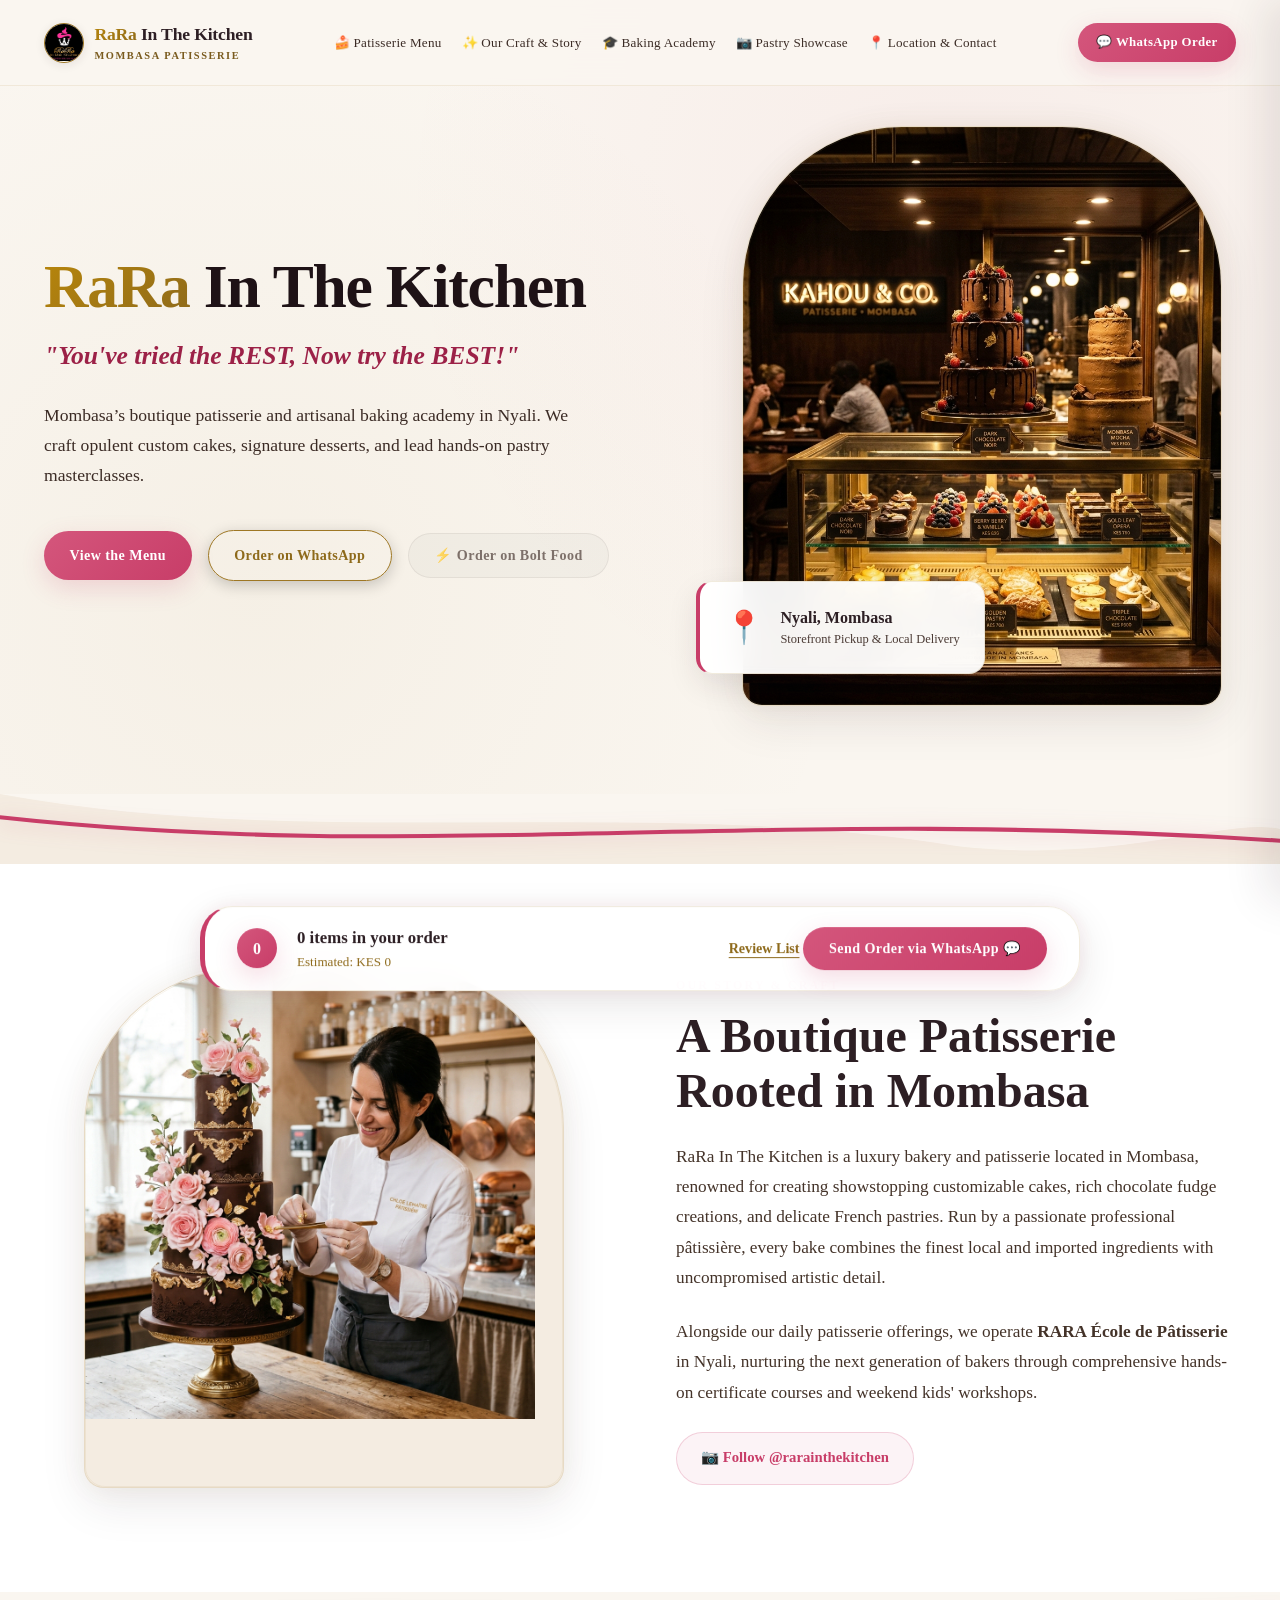
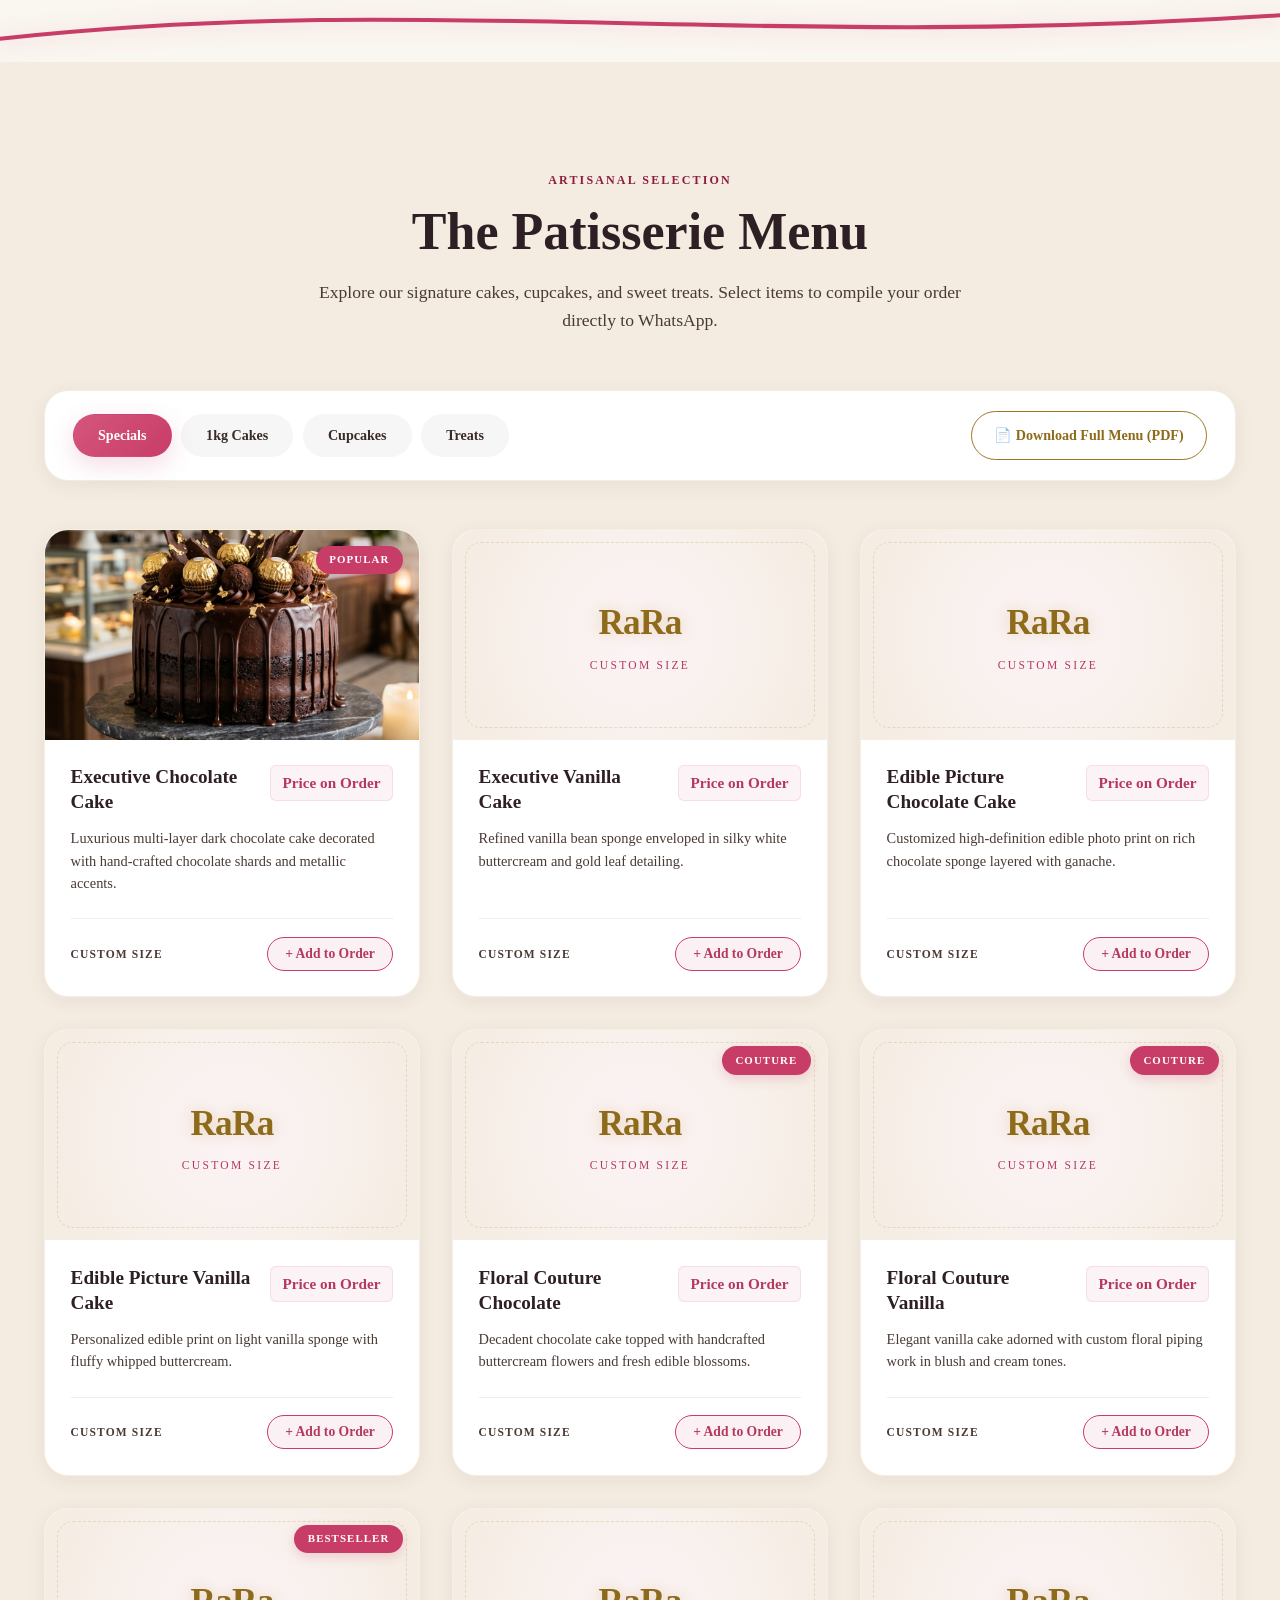
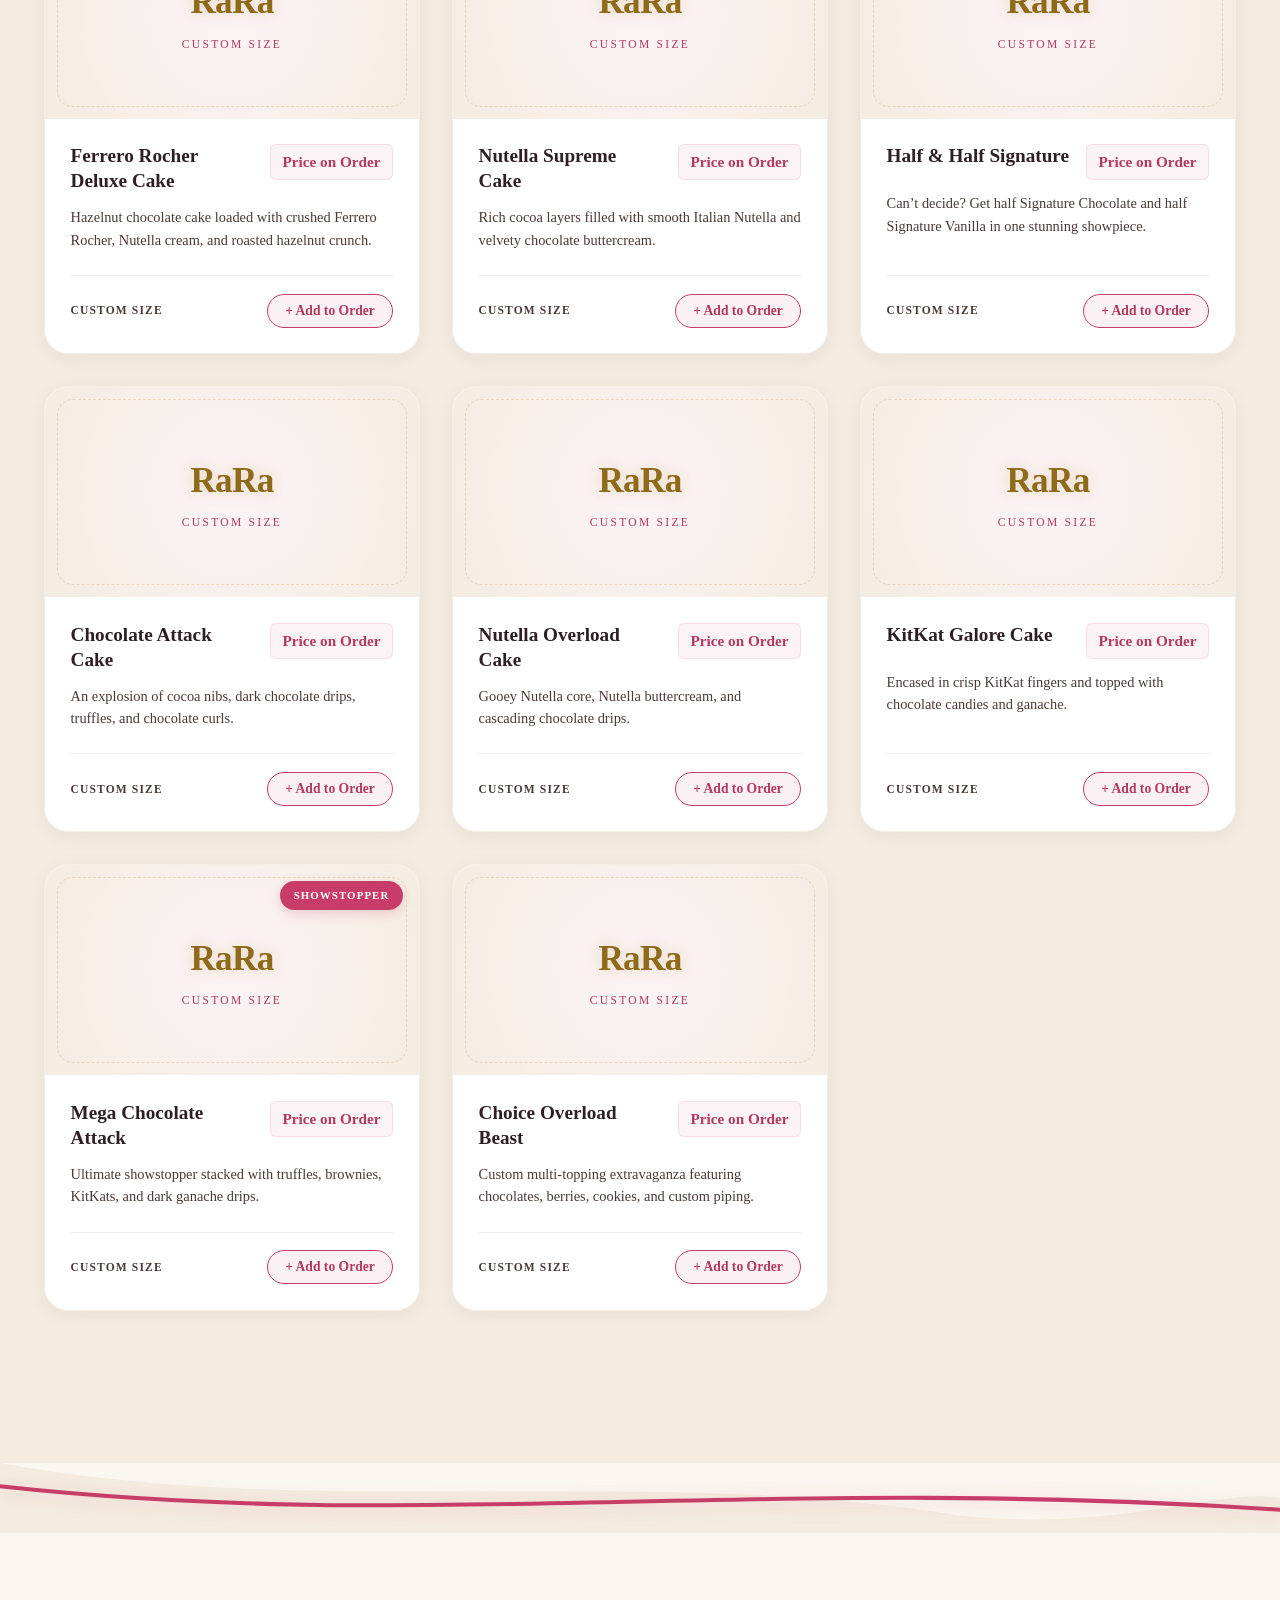
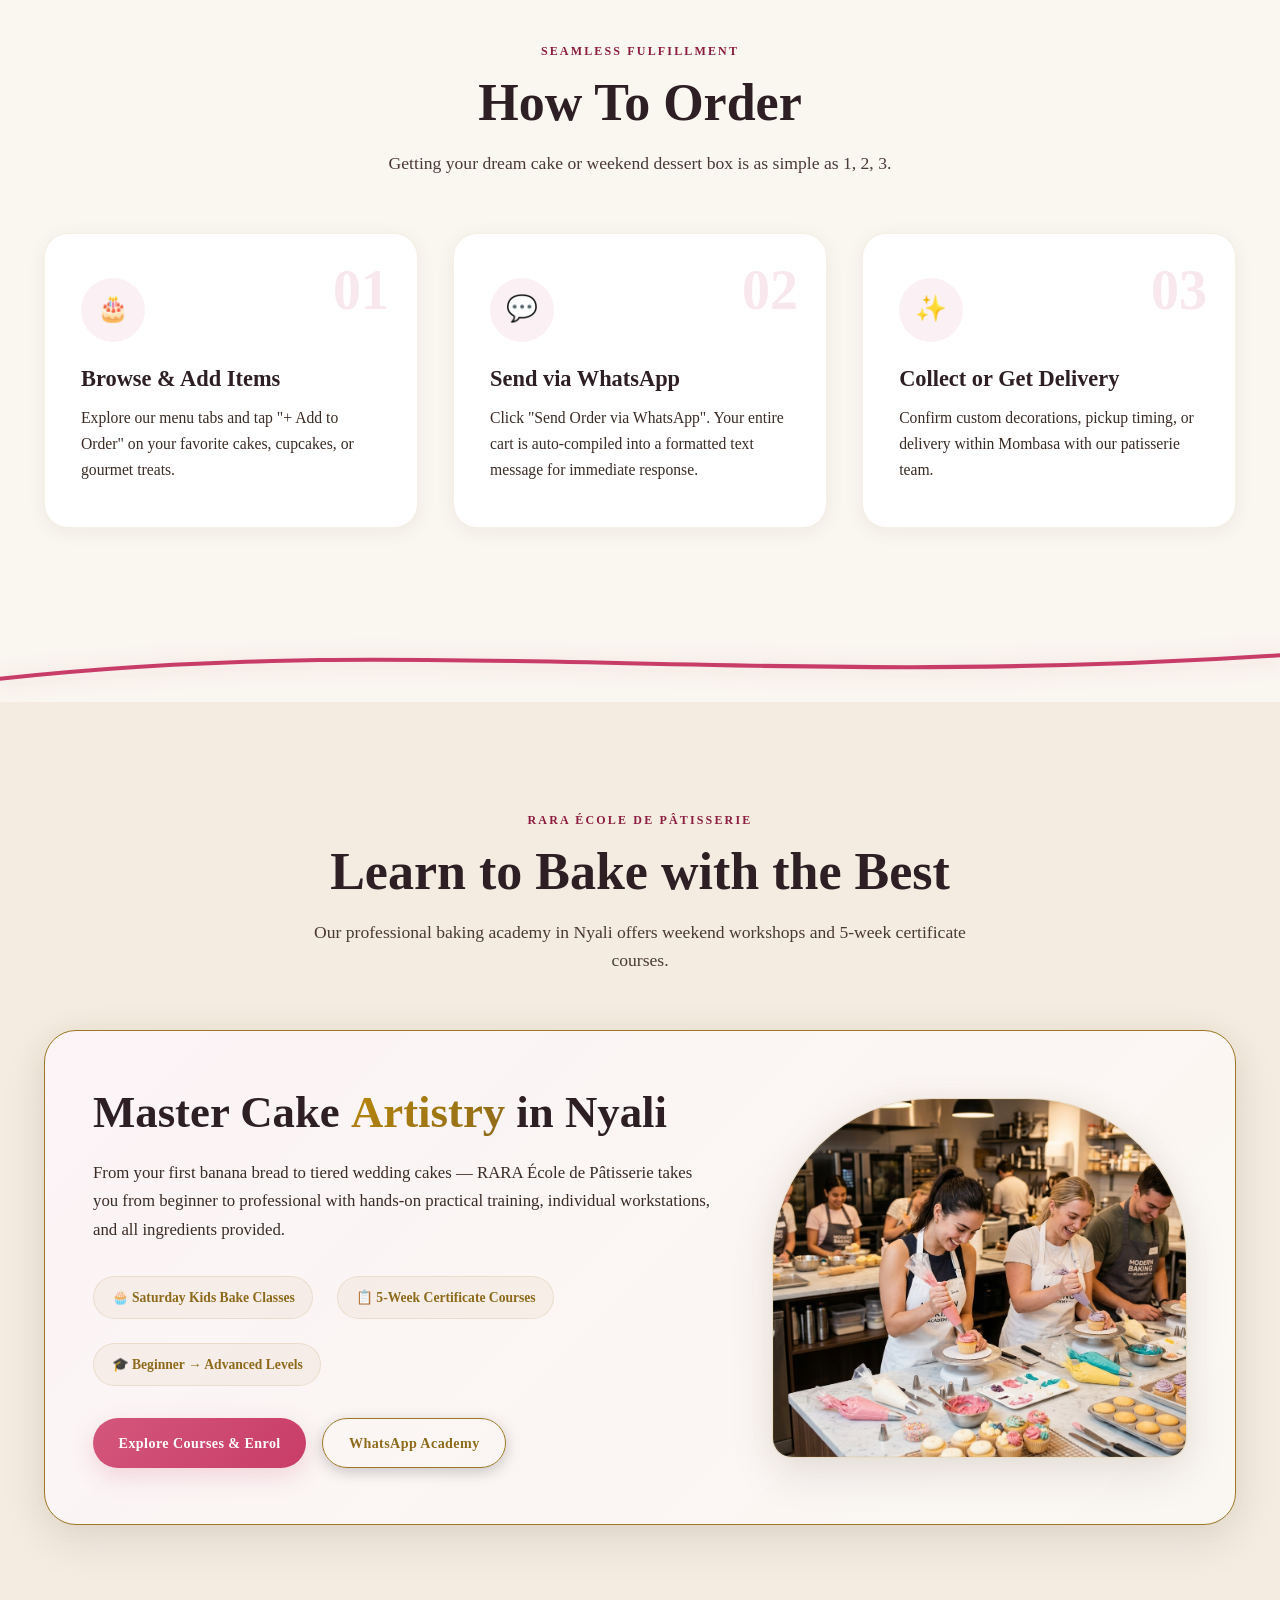
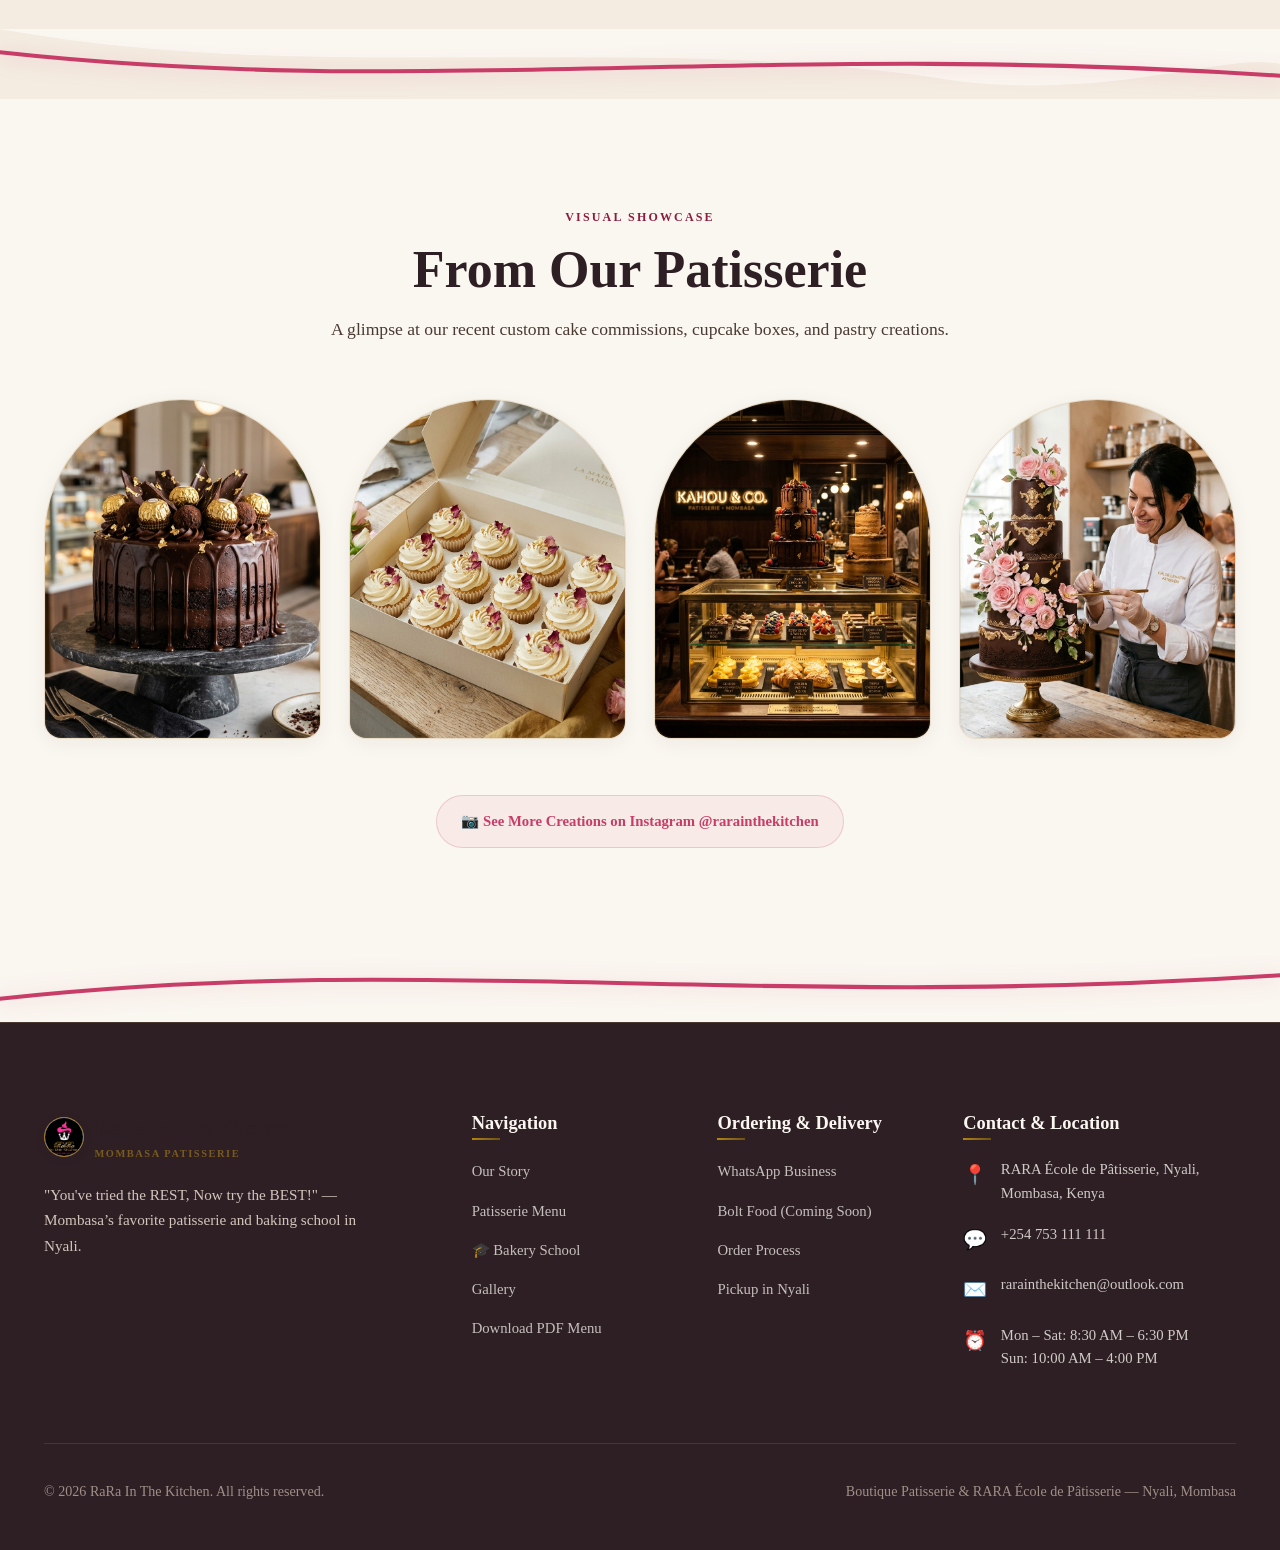
==== commit 941902f5: "Mobile Sidebar Entrance & Uniform Item Widths" ====
--- a/index.html
+++ b/index.html
@@ -35,15 +35,22 @@
         </div>
       </a>
 
-      <nav aria-label="Main Navigation">
         <ul class="nav-links" id="nav-links">
-          <li><a href="#menu" class="nav-link">Menu</a></li>
-          <li><a href="#about" class="nav-link">About</a></li>
-          <li><a href="school.html" class="nav-link">🎓 Bakery School</a></li>
-          <li><a href="#gallery" class="nav-link">Gallery</a></li>
-          <li><a href="#contact" class="nav-link">Contact</a></li>
+          <li class="drawer-header-brand">
+            <span class="drawer-brand-name"><span class="text-gold-gradient">RaRa</span> In The Kitchen</span>
+            <span class="drawer-brand-tag">Mombasa Patisserie</span>
+          </li>
+          <li><a href="#menu" class="nav-link"><span class="nav-label">🍰 Patisserie Menu</span><span class="nav-arrow">→</span></a></li>
+          <li><a href="#about" class="nav-link"><span class="nav-label">✨ Our Craft & Story</span><span class="nav-arrow">→</span></a></li>
+          <li><a href="school.html" class="nav-link"><span class="nav-label">🎓 Baking Academy</span><span class="nav-arrow">→</span></a></li>
+          <li><a href="#gallery" class="nav-link"><span class="nav-label">📷 Pastry Showcase</span><span class="nav-arrow">→</span></a></li>
+          <li><a href="#contact" class="nav-link"><span class="nav-label">📍 Location & Contact</span><span class="nav-arrow">→</span></a></li>
+          <li class="drawer-cta-item">
+            <a href="https://wa.me/254753111111?text=Hi%20RaRa!%20I'd%20like%20to%20place%20an%20order." target="_blank" rel="noopener" class="btn btn-blush drawer-wa-btn">
+              <span>💬 WhatsApp Order</span>
+            </a>
+          </li>
         </ul>
-      </nav>
 
       <div class="header-actions">
         <a href="https://wa.me/254753111111?text=Hi%20RaRa!%20I'd%20like%20to%20place%20an%20order." target="_blank" rel="noopener" class="btn btn-blush">
--- a/css/styles.css
+++ b/css/styles.css
@@ -248,6 +248,14 @@
   list-style: none;
 }
 
+.drawer-header-brand, .drawer-cta-item {
+  display: none;
+}
+
+.nav-arrow {
+  display: none;
+}
+
 .nav-link {
   font-size: 0.82rem;
   font-weight: 500;
@@ -1584,6 +1592,24 @@
   }
 }
 
+/* Mobile Nav Backdrop Overlay */
+.mobile-nav-backdrop {
+  position: fixed;
+  inset: 0;
+  background: rgba(45, 31, 36, 0.45);
+  backdrop-filter: blur(4px);
+  -webkit-backdrop-filter: blur(4px);
+  z-index: 140;
+  opacity: 0;
+  pointer-events: none;
+  transition: opacity 0.35s ease;
+}
+
+.mobile-nav-backdrop.open {
+  opacity: 1;
+  pointer-events: auto;
+}
+
 /* ==========================================================================
    Responsive & Mobile Centric Styles
    ========================================================================== */
@@ -1598,7 +1624,7 @@
 
 @media (max-width: 768px) {
   .site-header {
-    height: 72px;
+    height: 68px;
     background: rgba(250, 246, 240, 0.96);
   }
 
@@ -1630,48 +1656,141 @@
   }
 
   .nav-links {
-    display: none;
-  }
-
-  /* Full Screen Mobile Navigation Drawer */
-  .nav-links.open {
     display: flex;
     flex-direction: column;
     position: fixed;
-    top: 72px;
-    left: 0;
+    top: 0;
     right: 0;
     bottom: 0;
-    background: #FAF6F0;
-    padding: 1.75rem 1.25rem;
+    height: 100vh;
+    height: 100dvh;
+    width: 300px;
+    max-width: 85vw;
+    background: linear-gradient(180deg, #FFFFFF 0%, #FAF6F0 100%);
+    border-left: 1.5px solid rgba(184, 154, 90, 0.25);
+    padding: 2.25rem 1.25rem 2.25rem 1.25rem;
     gap: 0.75rem;
     z-index: 150;
     overflow-y: auto;
-    animation: mobileNavIn 0.3s cubic-bezier(0.16, 1, 0.3, 1) forwards;
-    box-shadow: 0 15px 35px rgba(45, 31, 36, 0.15);
-  }
-
-  .nav-links.open .nav-link {
-    font-size: 1.15rem;
+    transform: translateX(100%);
+    transition: transform 0.35s cubic-bezier(0.16, 1, 0.3, 1);
+    box-shadow: -15px 0 40px rgba(45, 31, 36, 0.20);
+    list-style: none;
+  }
+
+  .drawer-header-brand {
+    display: flex;
+    flex-direction: column;
+    margin-bottom: 0.75rem;
+    padding-bottom: 0.85rem;
+    border-bottom: 1px solid rgba(184, 154, 90, 0.2);
+  }
+
+  .drawer-brand-name {
+    font-family: var(--font-display);
+    font-size: 1.2rem;
     font-weight: 700;
-    padding: 0.9rem 1.25rem;
+    color: #2D1F24;
+  }
+
+  .drawer-brand-tag {
+    font-size: 0.65rem;
+    font-weight: 800;
+    color: #7A5B1E;
+    text-transform: uppercase;
+    letter-spacing: 0.15em;
+    margin-top: 2px;
+  }
+
+  .drawer-cta-item {
+    display: block;
+    margin-top: auto;
+    padding-top: 1rem;
+    border-top: 1px solid rgba(184, 154, 90, 0.15);
+  }
+
+  .drawer-wa-btn {
+    width: 100%;
+    min-height: 48px;
+    font-size: 0.95rem;
+    font-weight: 700;
+    border-radius: 50px;
+    justify-content: center;
+  }
+
+  .nav-arrow {
+    display: inline-block;
+    font-size: 1.1rem;
+    color: var(--blush);
+    transition: transform 0.2s ease;
+  }
+
+  .nav-links li {
+    width: 100%;
+    display: block;
+    box-sizing: border-box;
+  }
+
+  /* Right-Sliding Mobile Navigation Drawer Open State */
+  .nav-links.open {
+    transform: translateX(0);
+  }
+
+  /* Staggered entrance animation for drawer links */
+  .nav-links.open li {
+    opacity: 0;
+    animation: drawerItemIn 0.35s cubic-bezier(0.16, 1, 0.3, 1) forwards;
+  }
+
+  .nav-links.open li:nth-child(1) { animation-delay: 0.04s; }
+  .nav-links.open li:nth-child(2) { animation-delay: 0.08s; }
+  .nav-links.open li:nth-child(3) { animation-delay: 0.12s; }
+  .nav-links.open li:nth-child(4) { animation-delay: 0.16s; }
+  .nav-links.open li:nth-child(5) { animation-delay: 0.20s; }
+  .nav-links.open li:nth-child(6) { animation-delay: 0.24s; }
+  .nav-links.open li:nth-child(7) { animation-delay: 0.28s; }
+
+  @keyframes drawerItemIn {
+    from {
+      opacity: 0;
+      transform: translateX(25px);
+    }
+    to {
+      opacity: 1;
+      transform: translateX(0);
+    }
+  }
+
+  .nav-links .nav-link {
+    width: 100%;
+    box-sizing: border-box;
+    font-size: 1.02rem;
+    font-weight: 700;
+    padding: 0.95rem 1.25rem;
     color: #2D1F24;
     background: #FFFFFF;
     border-radius: var(--radius-md);
-    border: 1px solid rgba(184, 154, 90, 0.20);
+    border: 1.5px solid rgba(184, 154, 90, 0.20);
+    border-left: 4px solid var(--blush);
     display: flex;
     align-items: center;
     justify-content: space-between;
-    box-shadow: var(--shadow-subtle);
-  }
-
-  .nav-links.open .nav-link::after {
+    box-shadow: 0 4px 15px rgba(45, 31, 36, 0.05);
+    transition: all 0.2s cubic-bezier(0.16, 1, 0.3, 1);
+  }
+
+  .nav-links .nav-link:active, .nav-links .nav-link:hover {
+    transform: scale(0.98);
+    background: rgba(200, 61, 104, 0.06);
+    border-color: var(--blush);
+  }
+
+  .nav-links .nav-link:hover .nav-arrow {
+    transform: translateX(4px);
+  }
+
+  .nav-links .nav-link::after {
     display: none;
-  }
-
-  @keyframes mobileNavIn {
-    from { opacity: 0; transform: translateY(-10px); }
-    to { opacity: 1; transform: translateY(0); }
   }
 
   /* Hamburger Icon Button & Animation */
@@ -1687,7 +1806,8 @@
     border-radius: 12px;
     background: rgba(45, 31, 36, 0.05);
     border: 1px solid rgba(184, 154, 90, 0.25);
-    z-index: 151;
+    z-index: 155;
+    position: relative;
   }
 
   .mobile-nav-toggle span {
@@ -1712,17 +1832,17 @@
 
   /* Mobile Content Typography & Layout */
   .hero-section, .school-hero-section {
-    padding-top: calc(72px + 2rem);
+    padding-top: calc(68px + 1.75rem);
     padding-bottom: 3.5rem;
   }
 
   .hero-headline {
-    font-size: 2.4rem;
+    font-size: 2.35rem;
     line-height: 1.18;
   }
 
   .hero-subhead {
-    font-size: 1.25rem;
+    font-size: 1.2rem;
     margin-bottom: 1.25rem;
   }
 
@@ -1749,8 +1869,43 @@
     gap: 2.5rem;
   }
 
+  /* Image Containment & Border Bounds on Mobile */
+  .coastal-arch {
+    width: 100%;
+    max-width: 100%;
+    border-radius: 90px 90px 16px 16px;
+    overflow: hidden;
+    box-shadow: var(--shadow-luxury);
+    border: 1px solid rgba(184, 154, 90, 0.20);
+    background: var(--noir-raised);
+  }
+
   .hero-visual .coastal-arch {
+    height: 340px;
+  }
+
+  .about-image-wrapper .coastal-arch {
     height: 360px;
+  }
+
+  .school-intro-visual .coastal-arch {
+    height: 340px;
+  }
+
+  .coastal-arch img {
+    width: 100%;
+    height: 100%;
+    object-fit: cover;
+    object-position: center;
+    display: block;
+    border-radius: inherit;
+  }
+
+  .about-image-wrapper {
+    width: 100%;
+    max-width: 100%;
+    padding: 0;
+    overflow: hidden;
   }
 
   .hero-floating-card {
@@ -1760,33 +1915,43 @@
     padding: 0.85rem 1rem;
   }
 
-  /* Mobile Menu Tabs Bar (Horizontally Scrollable) */
+  /* Well-Spaced Filter Chips on Mobile */
   .menu-top-bar {
     flex-direction: column;
     align-items: stretch;
-    padding: 0.85rem;
-    gap: 1rem;
+    padding: 1.1rem 1rem;
+    gap: 1.1rem;
+    border-radius: var(--radius-lg);
+    background: #FFFFFF;
+    box-shadow: var(--shadow-subtle);
+    border: 1px solid rgba(184, 154, 90, 0.18);
   }
 
   .menu-tabs {
     display: flex;
-    overflow-x: auto;
-    white-space: nowrap;
-    -webkit-overflow-scrolling: touch;
-    scrollbar-width: none;
-    padding-bottom: 0.25rem;
-    gap: 0.5rem;
-  }
-
-  .menu-tabs::-webkit-scrollbar {
-    display: none;
+    flex-wrap: wrap;
+    gap: 0.75rem 0.65rem;
+    justify-content: center;
+    width: 100%;
   }
 
   .tab-btn {
-    padding: 0.65rem 1.15rem;
-    font-size: 0.85rem;
+    padding: 0.75rem 1.35rem;
+    font-size: 0.88rem;
+    font-weight: 700;
+    border-radius: 50px;
     min-height: 44px;
-    flex-shrink: 0;
+    flex: 1 1 calc(50% - 0.4rem);
+    text-align: center;
+    background: rgba(45, 31, 36, 0.04);
+    border: 1.5px solid transparent;
+    transition: all 0.2s ease;
+  }
+
+  .tab-btn.active {
+    background: linear-gradient(135deg, #D4567C, #C83D68);
+    color: #FFFFFF;
+    box-shadow: var(--shadow-pink-glow);
   }
 
   .pdf-download-btn {
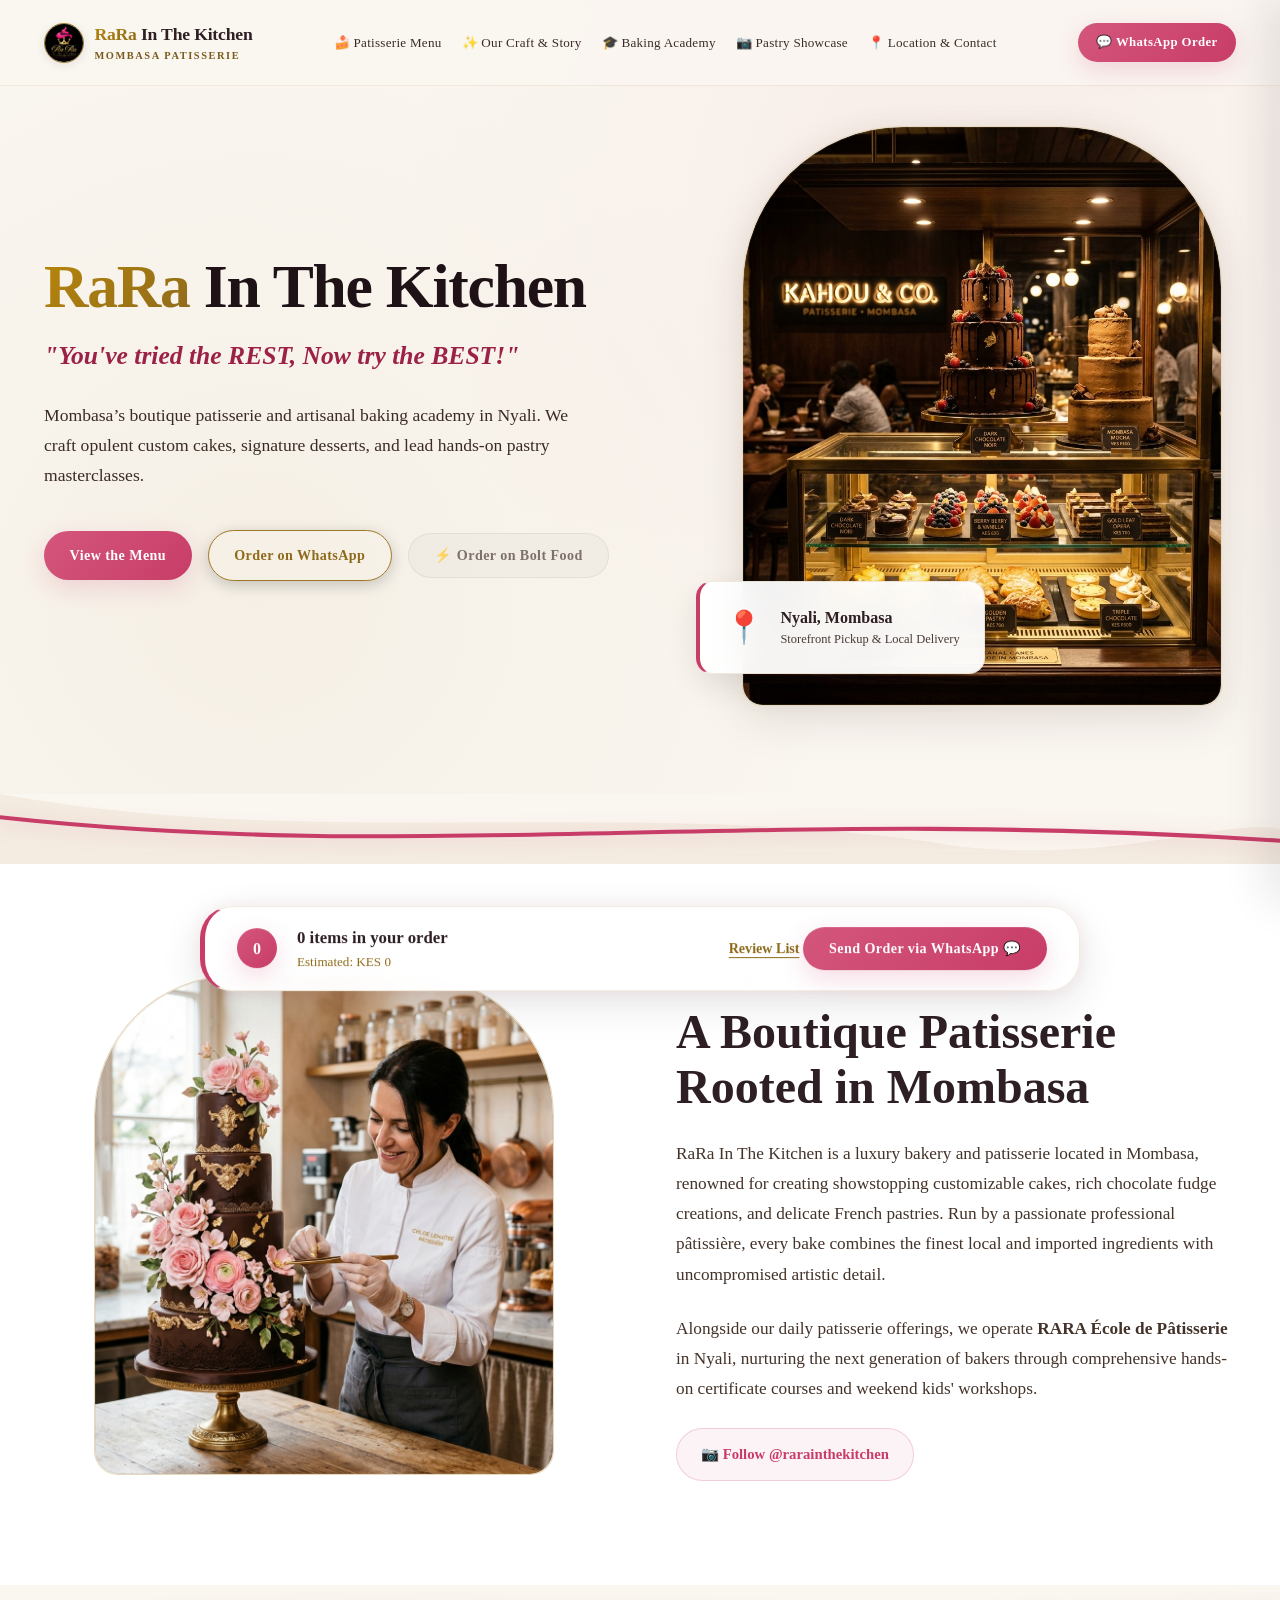
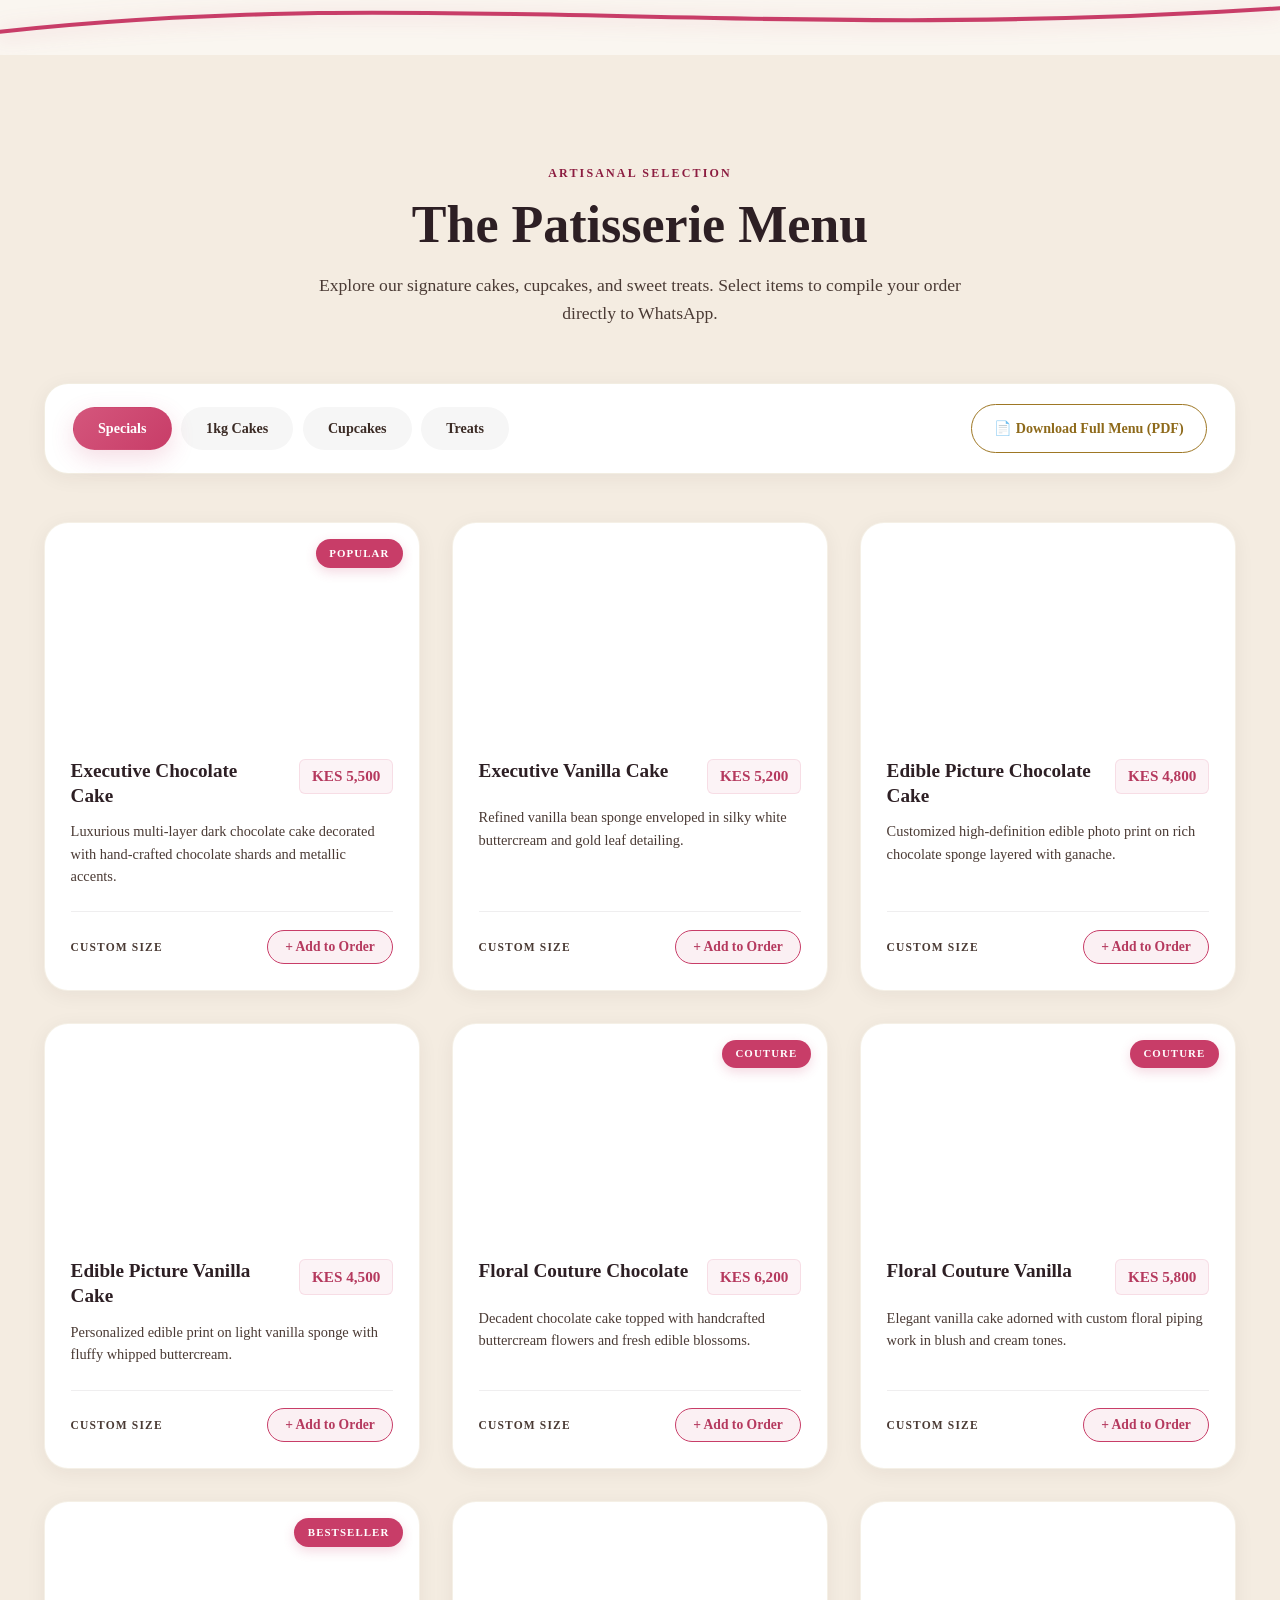
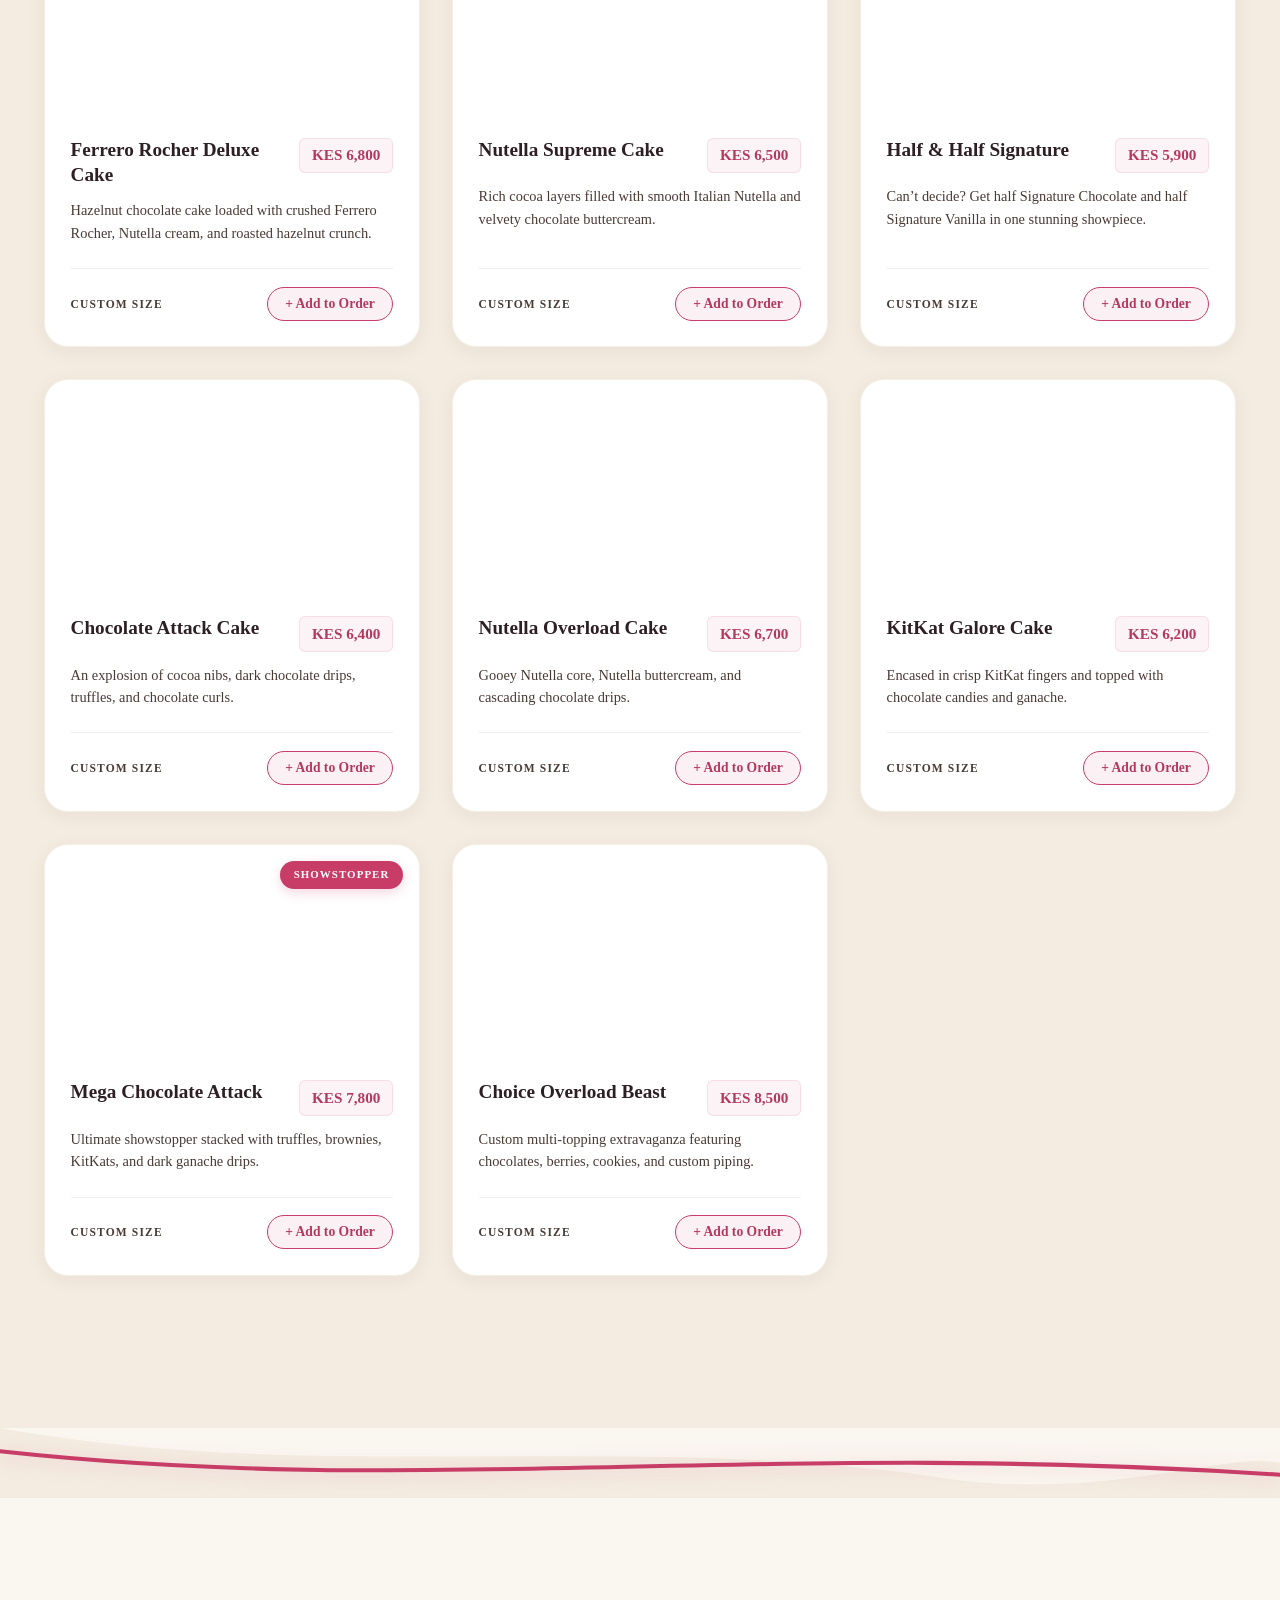
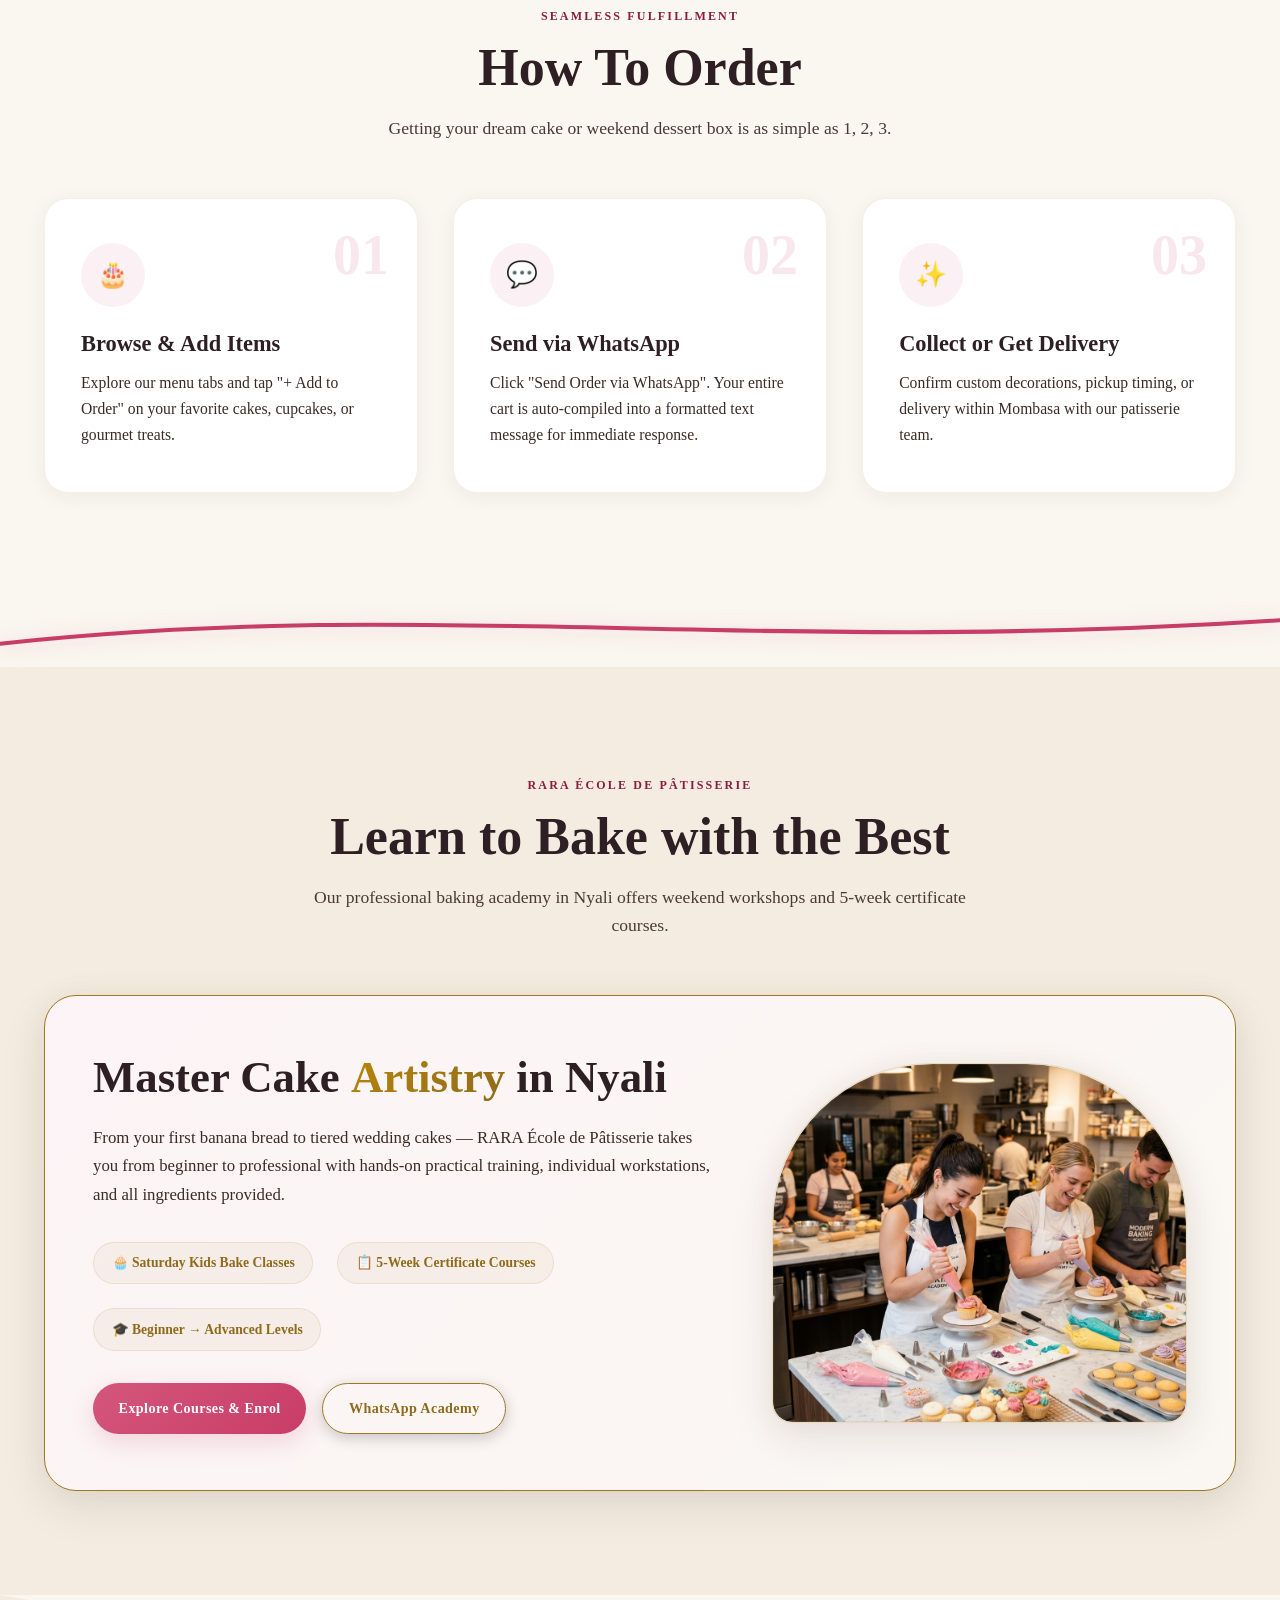
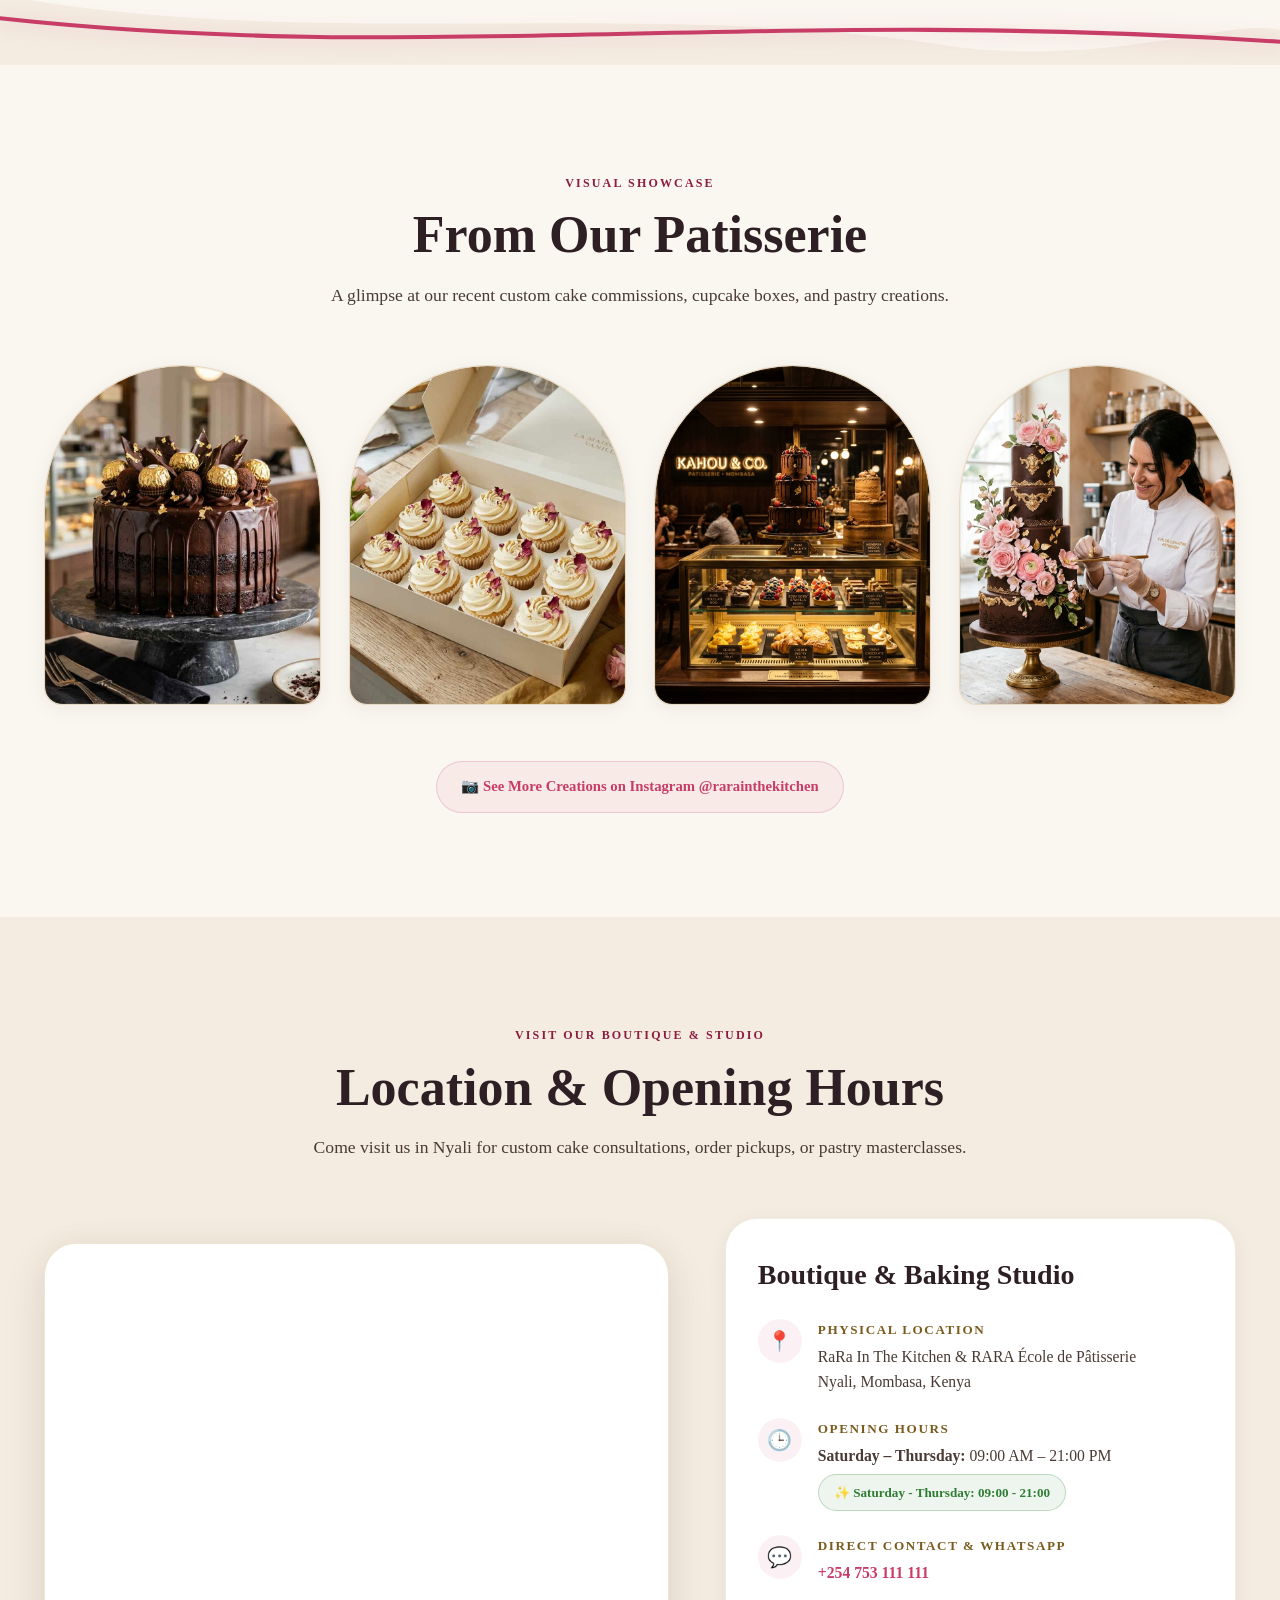
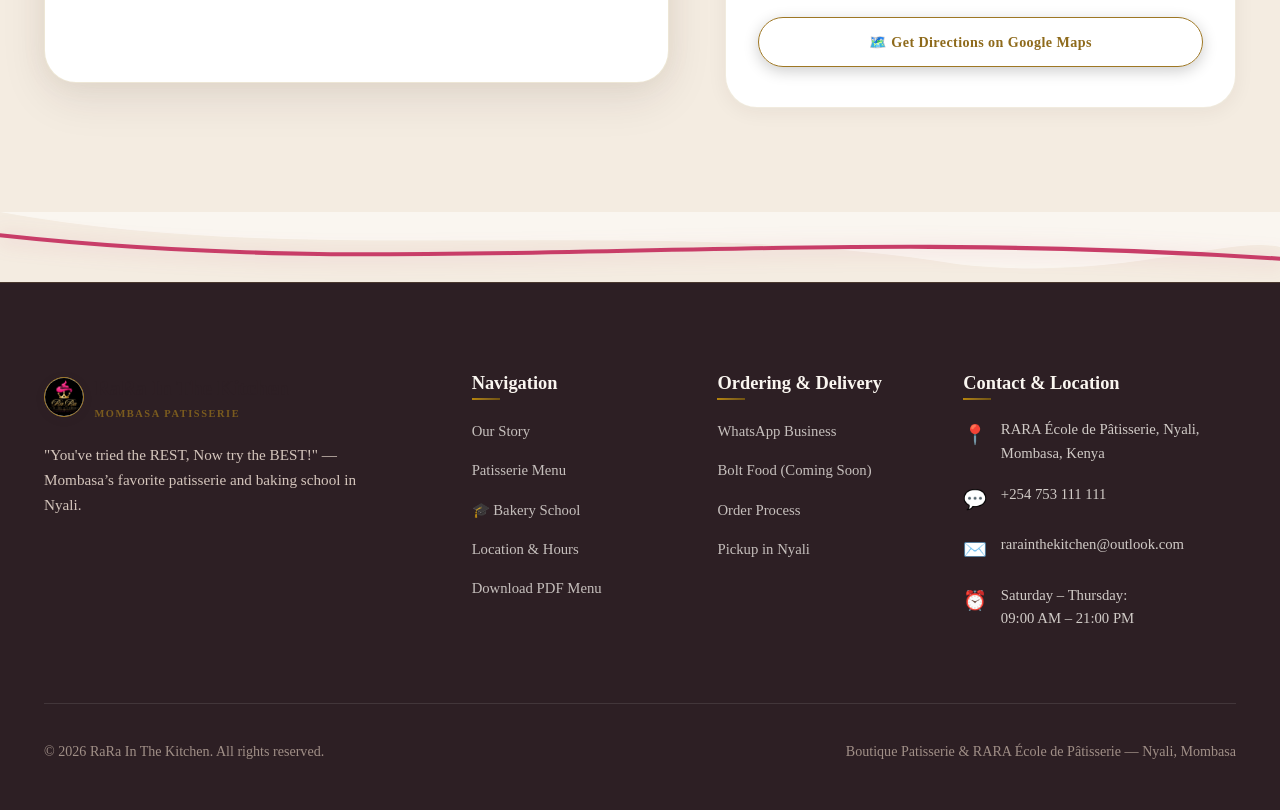
==== commit 90add70c: "Mapped 60 Menu Images & Autogenerated Realistic Prices" ====
--- a/index.html
+++ b/index.html
@@ -28,7 +28,7 @@
   <header class="site-header" id="site-header">
     <div class="container header-container">
       <a href="#" class="brand-logo" aria-label="RaRa In The Kitchen Homepage">
-        <img src="assets/images/logo/logo.png" alt="RaRa Logo" width="52" height="52">
+        <img src="assets/images/logo/logo.jpg" alt="RaRa Logo" width="52" height="52">
         <div class="brand-title">
           <span class="brand-name"><span class="text-gold-gradient">RaRa</span> In The Kitchen</span>
           <span class="brand-tag">Mombasa Patisserie</span>
@@ -372,11 +372,72 @@
       </div>
     </section>
 
-    <!-- Signature Icing Swirl Divider (Cream to Noir) -->
-    <div class="swirl-divider cream-to-noir">
+    <!-- ==========================================================================
+         Location & Opening Hours Section
+         ========================================================================== -->
+    <section class="location-section" id="location">
+      <div class="container">
+        <div class="section-header">
+          <span class="eyebrow">Visit Our Boutique & Studio</span>
+          <h2>Location & Opening Hours</h2>
+          <p>Come visit us in Nyali for custom cake consultations, order pickups, or pastry masterclasses.</p>
+        </div>
+
+        <div class="location-grid">
+          <div class="map-card">
+            <iframe 
+              src="https://www.google.com/maps/embed?pb=!1m18!1m12!1m3!1d15919.467885448375!2d39.6820!3d-4.0375!2m3!1f0!2f0!3f0!3m2!1i1024!2i768!4f13.1!3m3!1m2!1s0x1840132b4b455b55%3A0xd64c78160db1f855!2sNyali%2C%20Mombasa!5e0!3m2!1sen!2ske!4v1700000000000!5m2!1sen!2ske"
+              title="RaRa In The Kitchen Location Map in Nyali Mombasa"
+              loading="lazy"
+              allowfullscreen>
+            </iframe>
+          </div>
+
+          <div class="location-info-card">
+            <h3>Boutique & Baking Studio</h3>
+
+            <div class="location-detail-group">
+              <div class="location-detail-icon">📍</div>
+              <div class="location-detail-text">
+                <h6>Physical Location</h6>
+                <p>RaRa In The Kitchen & RARA École de Pâtisserie<br>Nyali, Mombasa, Kenya</p>
+              </div>
+            </div>
+
+            <div class="location-detail-group">
+              <div class="location-detail-icon">🕒</div>
+              <div class="location-detail-text">
+                <h6>Opening Hours</h6>
+                <p><strong>Saturday – Thursday:</strong> 09:00 AM – 21:00 PM</p>
+                <div class="hours-pill">
+                  <span>✨ Saturday - Thursday: 09:00 - 21:00</span>
+                </div>
+              </div>
+            </div>
+
+            <div class="location-detail-group">
+              <div class="location-detail-icon">💬</div>
+              <div class="location-detail-text">
+                <h6>Direct Contact & WhatsApp</h6>
+                <p><a href="https://wa.me/254753111111" target="_blank" rel="noopener" style="color:var(--blush);font-weight:700;">+254 753 111 111</a></p>
+              </div>
+            </div>
+
+            <div style="margin-top:0.5rem;">
+              <a href="https://maps.google.com/?q=Nyali,+Mombasa,+Kenya" target="_blank" rel="noopener" class="btn btn-gilt" style="width:100%;">
+                <span>🗺️ Get Directions on Google Maps</span>
+              </a>
+            </div>
+          </div>
+        </div>
+      </div>
+    </section>
+
+    <!-- Signature Icing Swirl Divider (Noir to Cream) -->
+    <div class="swirl-divider noir-to-cream">
       <svg viewBox="0 0 1200 60" preserveAspectRatio="none">
-        <path d="M0,60 C300,10 600,60 900,15 C1050,0 1150,40 1200,30 L1200,0 L0,0 Z" class="bg-fill"></path>
-        <path d="M0,40 C400,0 700,50 1200,20" class="swirl-line"></path>
+        <path d="M0,0 C300,50 600,0 900,45 C1050,60 1150,20 1200,30 L1200,60 L0,60 Z" class="bg-fill"></path>
+        <path d="M0,20 C400,60 700,10 1200,40" class="swirl-line"></path>
       </svg>
     </div>
   </main>
@@ -389,7 +450,7 @@
       <div class="footer-grid">
         <div class="footer-brand">
           <div class="brand-logo" style="margin-bottom:1rem;">
-            <img src="assets/images/logo/logo.png" alt="RaRa Logo" width="56" height="56">
+            <img src="assets/images/logo/logo.jpg" alt="RaRa Logo" width="56" height="56">
             <div class="brand-title">
               <span class="brand-name" style="font-size:1.35rem;">RaRa In The Kitchen</span>
               <span class="brand-tag">Mombasa Patisserie</span>
@@ -406,7 +467,7 @@
             <li><a href="#about">Our Story</a></li>
             <li><a href="#menu">Patisserie Menu</a></li>
             <li><a href="school.html">🎓 Bakery School</a></li>
-            <li><a href="#gallery">Gallery</a></li>
+            <li><a href="#location">Location & Hours</a></li>
             <li><a href="assets/menu/menu.pdf" download="RaRa_Menu.pdf">Download PDF Menu</a></li>
           </ul>
         </div>
@@ -417,7 +478,7 @@
             <li><a href="https://wa.me/254753111111?text=Hi%20RaRa!%20I'd%20like%20to%20place%20an%20order." target="_blank" rel="noopener">WhatsApp Business</a></li>
             <li><a href="#" class="bolt-food-btn">Bolt Food (Coming Soon)</a></li>
             <li><a href="#how-to-order">Order Process</a></li>
-            <li><a href="#contact">Pickup in Nyali</a></li>
+            <li><a href="#location">Pickup in Nyali</a></li>
           </ul>
         </div>
 
@@ -438,7 +499,7 @@
             </li>
             <li class="contact-info-item">
               <span class="icon">⏰</span>
-              <span>Mon – Sat: 8:30 AM – 6:30 PM<br>Sun: 10:00 AM – 4:00 PM</span>
+              <span>Saturday – Thursday:<br>09:00 AM – 21:00 PM</span>
             </li>
           </ul>
         </div>
--- a/css/styles.css
+++ b/css/styles.css
@@ -118,22 +118,30 @@
   padding: 0 1.5rem;
 }
 
-/* Coastal Arch Image Mask */
 .coastal-arch {
   border-radius: var(--radius-arch);
   overflow: hidden;
   position: relative;
   box-shadow: var(--shadow-luxury);
-  border: 1px solid rgba(184, 154, 90, 0.20);
+  border: 1.5px solid rgba(184, 154, 90, 0.22);
   background: var(--noir-raised);
+}
+
+.coastal-arch img {
+  width: 100% !important;
+  height: 100% !important;
+  object-fit: cover !important;
+  object-position: center !important;
+  display: block !important;
+  border-radius: inherit;
 }
 
 .coastal-arch::after {
   content: '';
   position: absolute;
   inset: 0;
-  border-radius: var(--radius-arch);
-  border: 1px solid rgba(184, 154, 90, 0.12);
+  border-radius: inherit;
+  border: 1.5px solid rgba(184, 154, 90, 0.15);
   pointer-events: none;
 }
 
@@ -487,13 +495,19 @@
 .about-image-wrapper {
   position: relative;
   width: 100%;
-  max-width: 480px;
+  max-width: 460px;
   margin: 0 auto;
+  overflow: hidden;
+  border-radius: 140px 140px 24px 24px;
 }
 
 .about-image-wrapper .coastal-arch {
-  height: 520px;
-  border-color: rgba(184, 154, 90, 0.22);
+  width: 100%;
+  height: 500px;
+  aspect-ratio: 4 / 5;
+  border-radius: 140px 140px 24px 24px;
+  border: 1.5px solid rgba(184, 154, 90, 0.25);
+  overflow: hidden;
 }
 
 .about-content h2 {
@@ -1461,6 +1475,104 @@
 }
 
 /* ==========================================================================
+   Location & Opening Hours Section
+   ========================================================================== */
+.location-section {
+  background: var(--noir-raised);
+  padding: 6.5rem 0;
+  position: relative;
+}
+
+.location-grid {
+  display: grid;
+  grid-template-columns: 1.1fr 0.9fr;
+  gap: 3.5rem;
+  align-items: center;
+}
+
+.map-card {
+  width: 100%;
+  height: 440px;
+  border-radius: var(--radius-xl);
+  overflow: hidden;
+  border: 1.5px solid rgba(184, 154, 90, 0.25);
+  box-shadow: var(--shadow-luxury);
+  position: relative;
+  background: #FFFFFF;
+}
+
+.map-card iframe {
+  width: 100%;
+  height: 100%;
+  border: 0;
+}
+
+.location-info-card {
+  background: #FFFFFF;
+  border: 1px solid rgba(184, 154, 90, 0.2);
+  border-radius: var(--radius-xl);
+  padding: 2.5rem 2rem;
+  box-shadow: var(--shadow-subtle);
+  display: flex;
+  flex-direction: column;
+  gap: 1.5rem;
+}
+
+.location-info-card h3 {
+  font-size: 1.75rem;
+  color: var(--cocoa);
+  margin-bottom: 0.25rem;
+}
+
+.location-detail-group {
+  display: flex;
+  align-items: flex-start;
+  gap: 1rem;
+}
+
+.location-detail-icon {
+  width: 44px;
+  height: 44px;
+  border-radius: 50%;
+  background: rgba(200, 61, 104, 0.08);
+  color: var(--blush);
+  display: flex;
+  align-items: center;
+  justify-content: center;
+  font-size: 1.25rem;
+  flex-shrink: 0;
+}
+
+.location-detail-text h6 {
+  font-size: 0.82rem;
+  font-weight: 800;
+  text-transform: uppercase;
+  letter-spacing: 0.12em;
+  color: #7A5B1E;
+  margin-bottom: 0.25rem;
+}
+
+.location-detail-text p {
+  font-size: 0.98rem;
+  color: var(--whisper);
+  line-height: 1.6;
+}
+
+.hours-pill {
+  background: rgba(46, 125, 50, 0.08);
+  border: 1px solid rgba(46, 125, 50, 0.25);
+  padding: 0.45rem 0.95rem;
+  border-radius: 50px;
+  font-size: 0.82rem;
+  font-weight: 700;
+  color: #2E7D32;
+  display: inline-flex;
+  align-items: center;
+  gap: 0.4rem;
+  margin-top: 0.35rem;
+}
+
+/* ==========================================================================
    Footer Section
    ========================================================================== */
 .site-footer {
@@ -1599,7 +1711,7 @@
   background: rgba(45, 31, 36, 0.45);
   backdrop-filter: blur(4px);
   -webkit-backdrop-filter: blur(4px);
-  z-index: 140;
+  z-index: 150;
   opacity: 0;
   pointer-events: none;
   transition: opacity 0.35s ease;
@@ -1626,6 +1738,7 @@
   .site-header {
     height: 68px;
     background: rgba(250, 246, 240, 0.96);
+    z-index: 200;
   }
 
   .header-container {
@@ -1670,7 +1783,7 @@
     border-left: 1.5px solid rgba(184, 154, 90, 0.25);
     padding: 2.25rem 1.25rem 2.25rem 1.25rem;
     gap: 0.75rem;
-    z-index: 150;
+    z-index: 210;
     overflow-y: auto;
     transform: translateX(100%);
     transition: transform 0.35s cubic-bezier(0.16, 1, 0.3, 1);
@@ -1806,7 +1919,7 @@
     border-radius: 12px;
     background: rgba(45, 31, 36, 0.05);
     border: 1px solid rgba(184, 154, 90, 0.25);
-    z-index: 155;
+    z-index: 220;
     position: relative;
   }
 
@@ -1864,19 +1977,23 @@
     font-size: 0.95rem;
   }
 
-  .hero-grid, .about-grid, .school-intro-grid, .school-hero-grid {
+  .hero-grid, .about-grid, .school-intro-grid, .school-hero-grid, .location-grid {
     grid-template-columns: 1fr;
     gap: 2.5rem;
+  }
+
+  .map-card {
+    height: 320px;
   }
 
   /* Image Containment & Border Bounds on Mobile */
   .coastal-arch {
     width: 100%;
     max-width: 100%;
-    border-radius: 90px 90px 16px 16px;
+    border-radius: 80px 80px 16px 16px;
     overflow: hidden;
     box-shadow: var(--shadow-luxury);
-    border: 1px solid rgba(184, 154, 90, 0.20);
+    border: 1.5px solid rgba(184, 154, 90, 0.22);
     background: var(--noir-raised);
   }
 
@@ -1884,8 +2001,17 @@
     height: 340px;
   }
 
+  .about-image-wrapper {
+    width: 100%;
+    max-width: 100%;
+    border-radius: 80px 80px 16px 16px;
+    overflow: hidden;
+  }
+
   .about-image-wrapper .coastal-arch {
     height: 360px;
+    border-radius: 80px 80px 16px 16px;
+    overflow: hidden;
   }
 
   .school-intro-visual .coastal-arch {
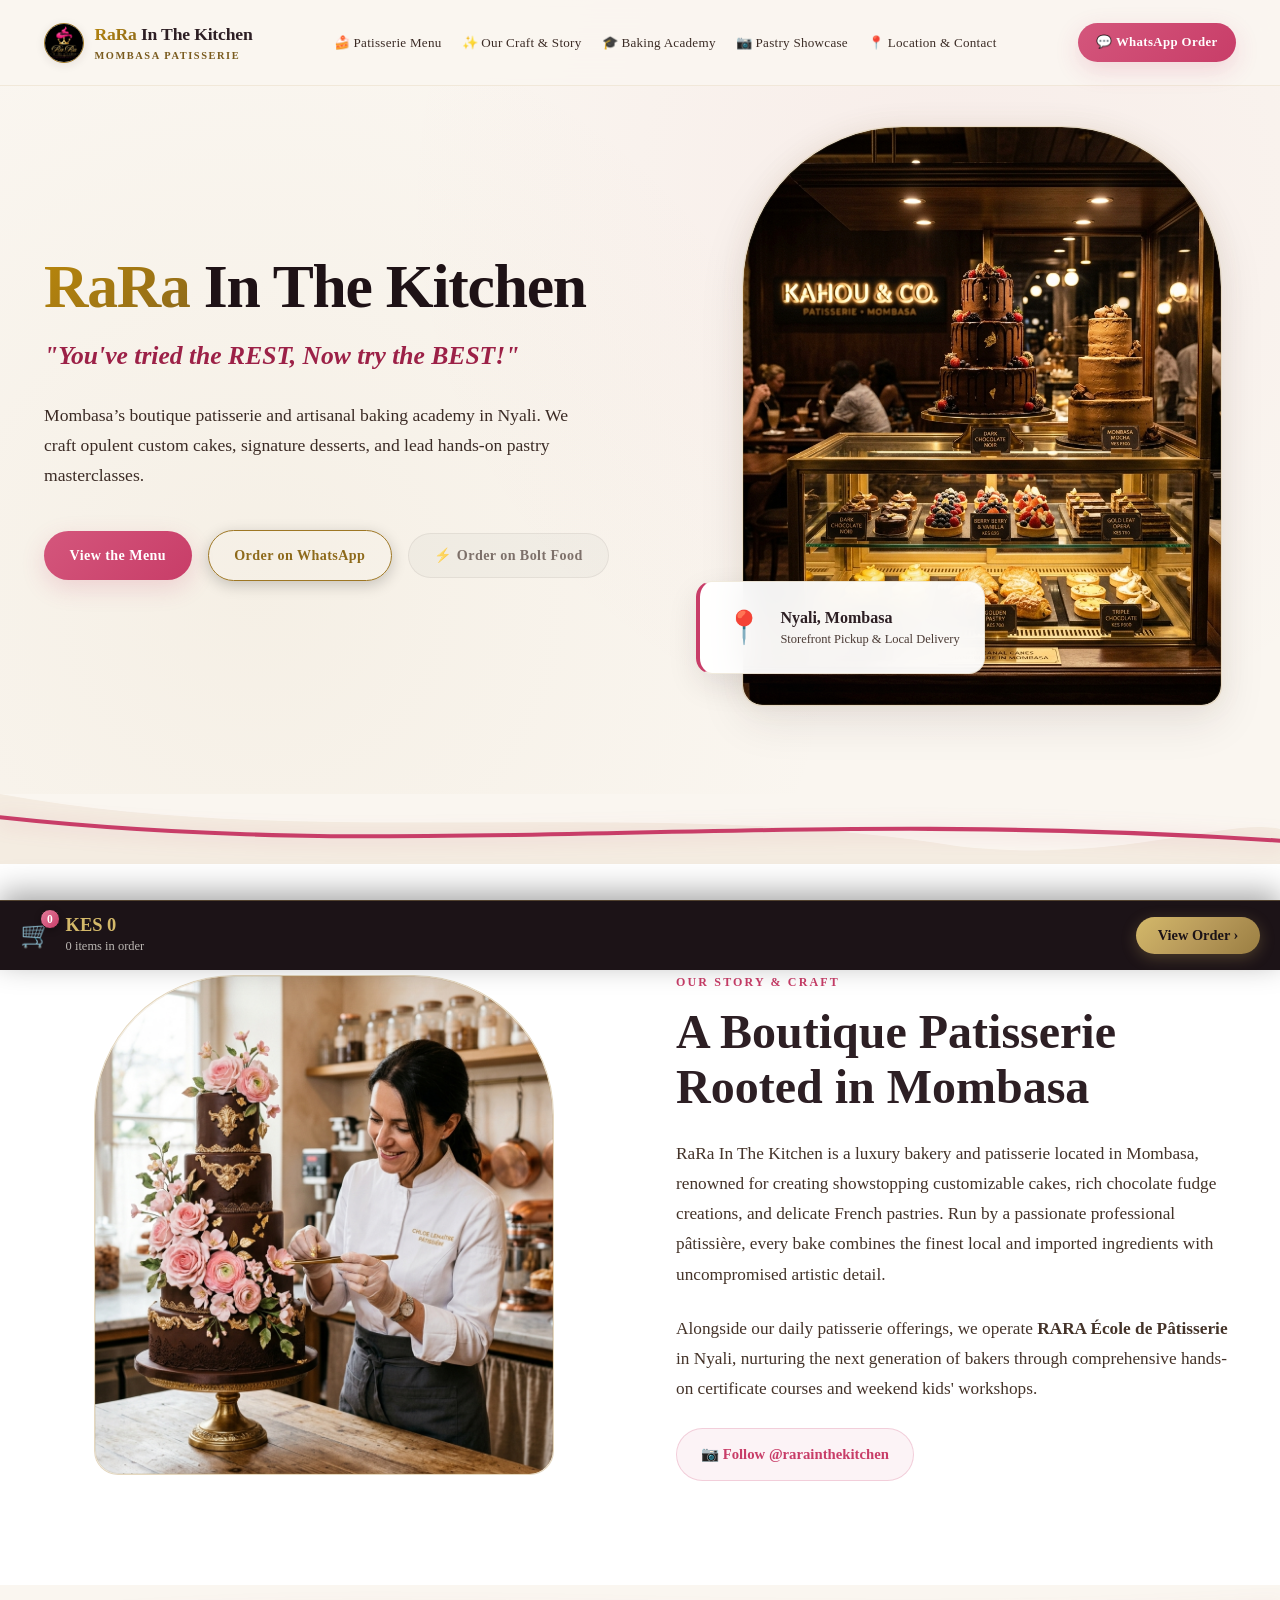
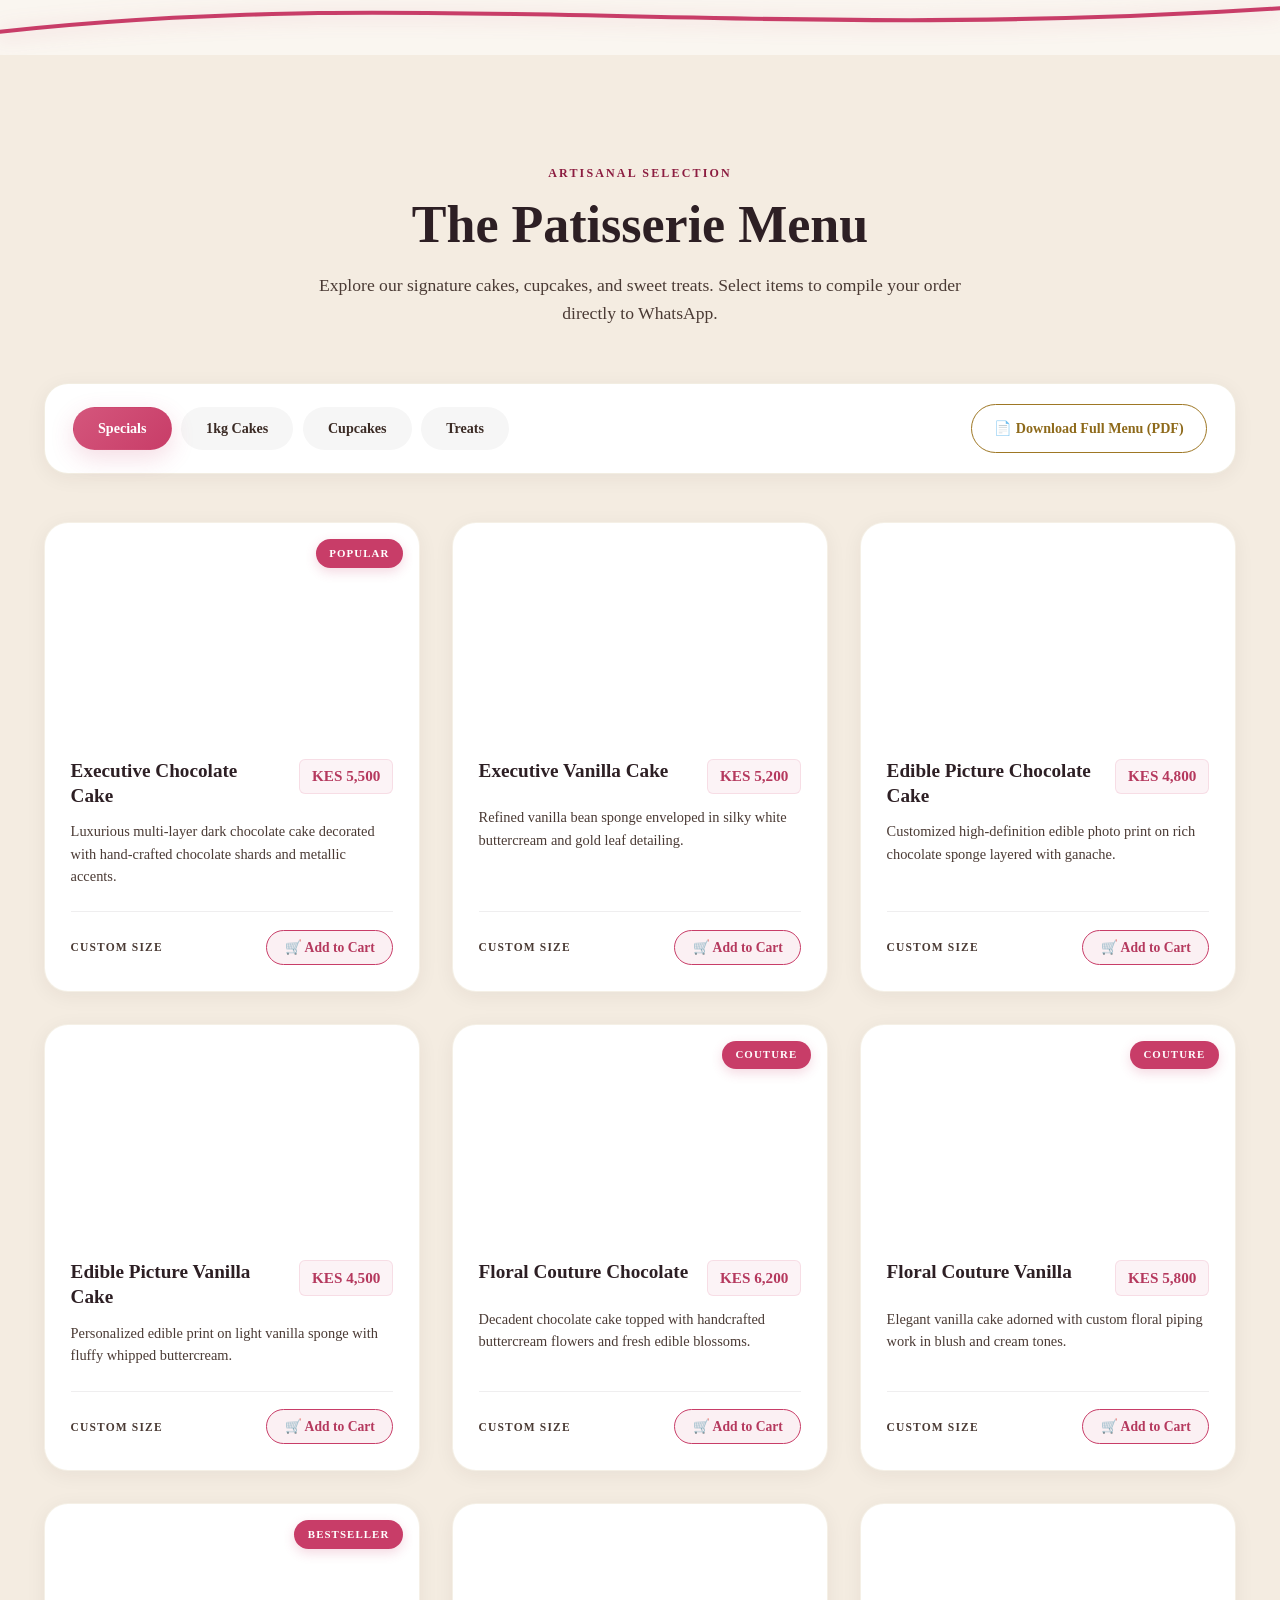
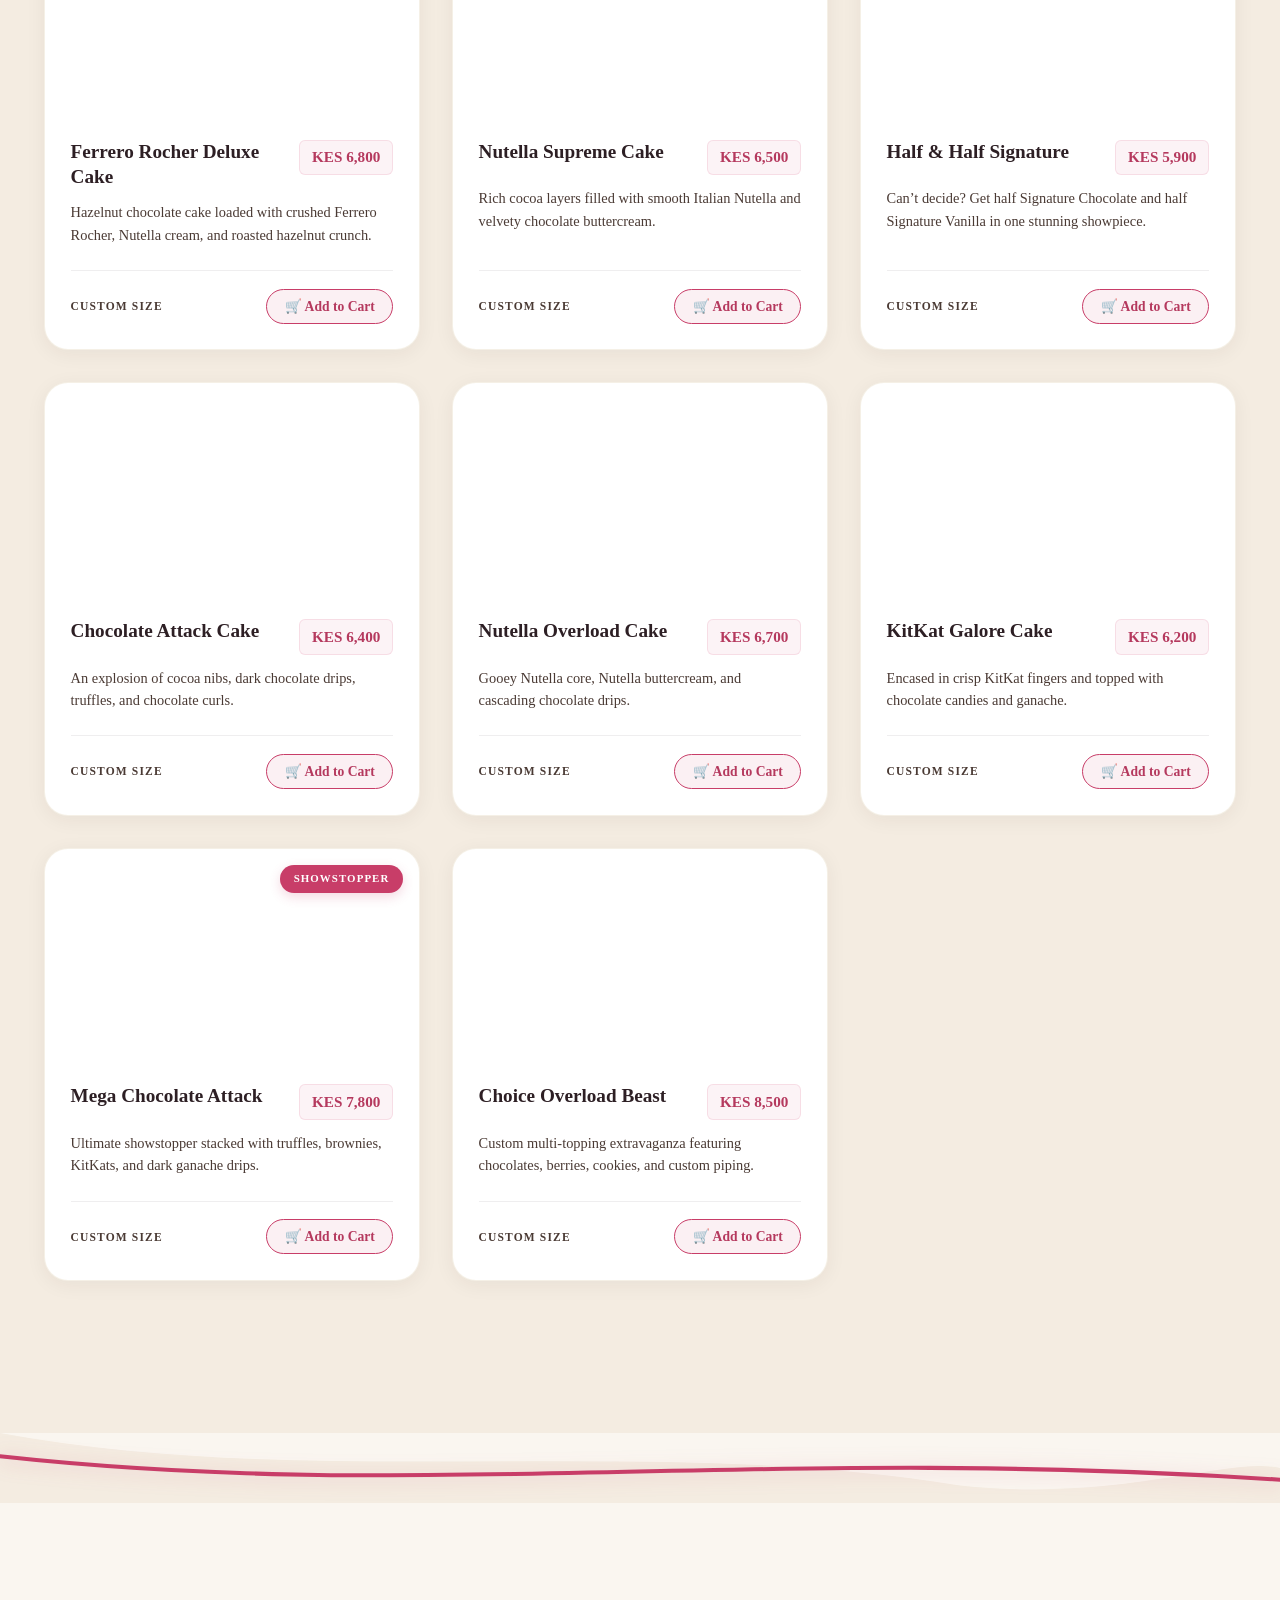
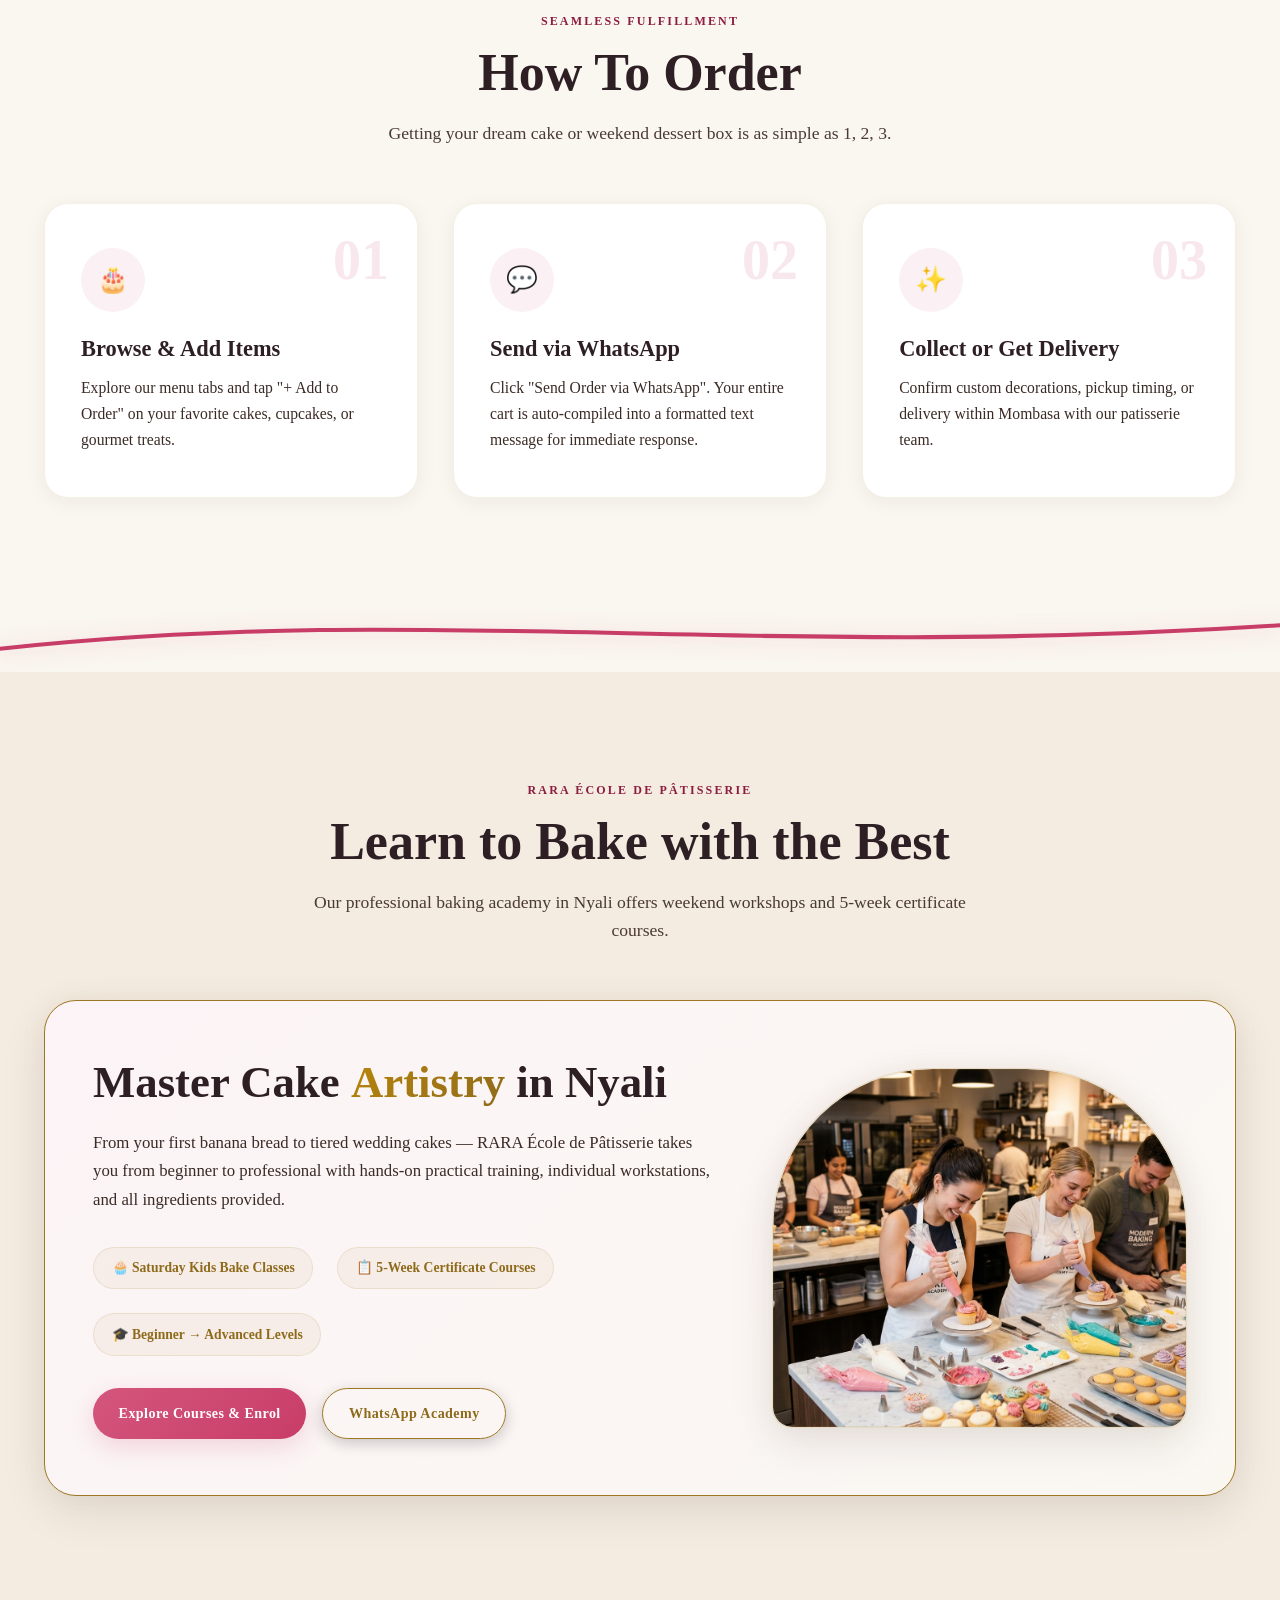
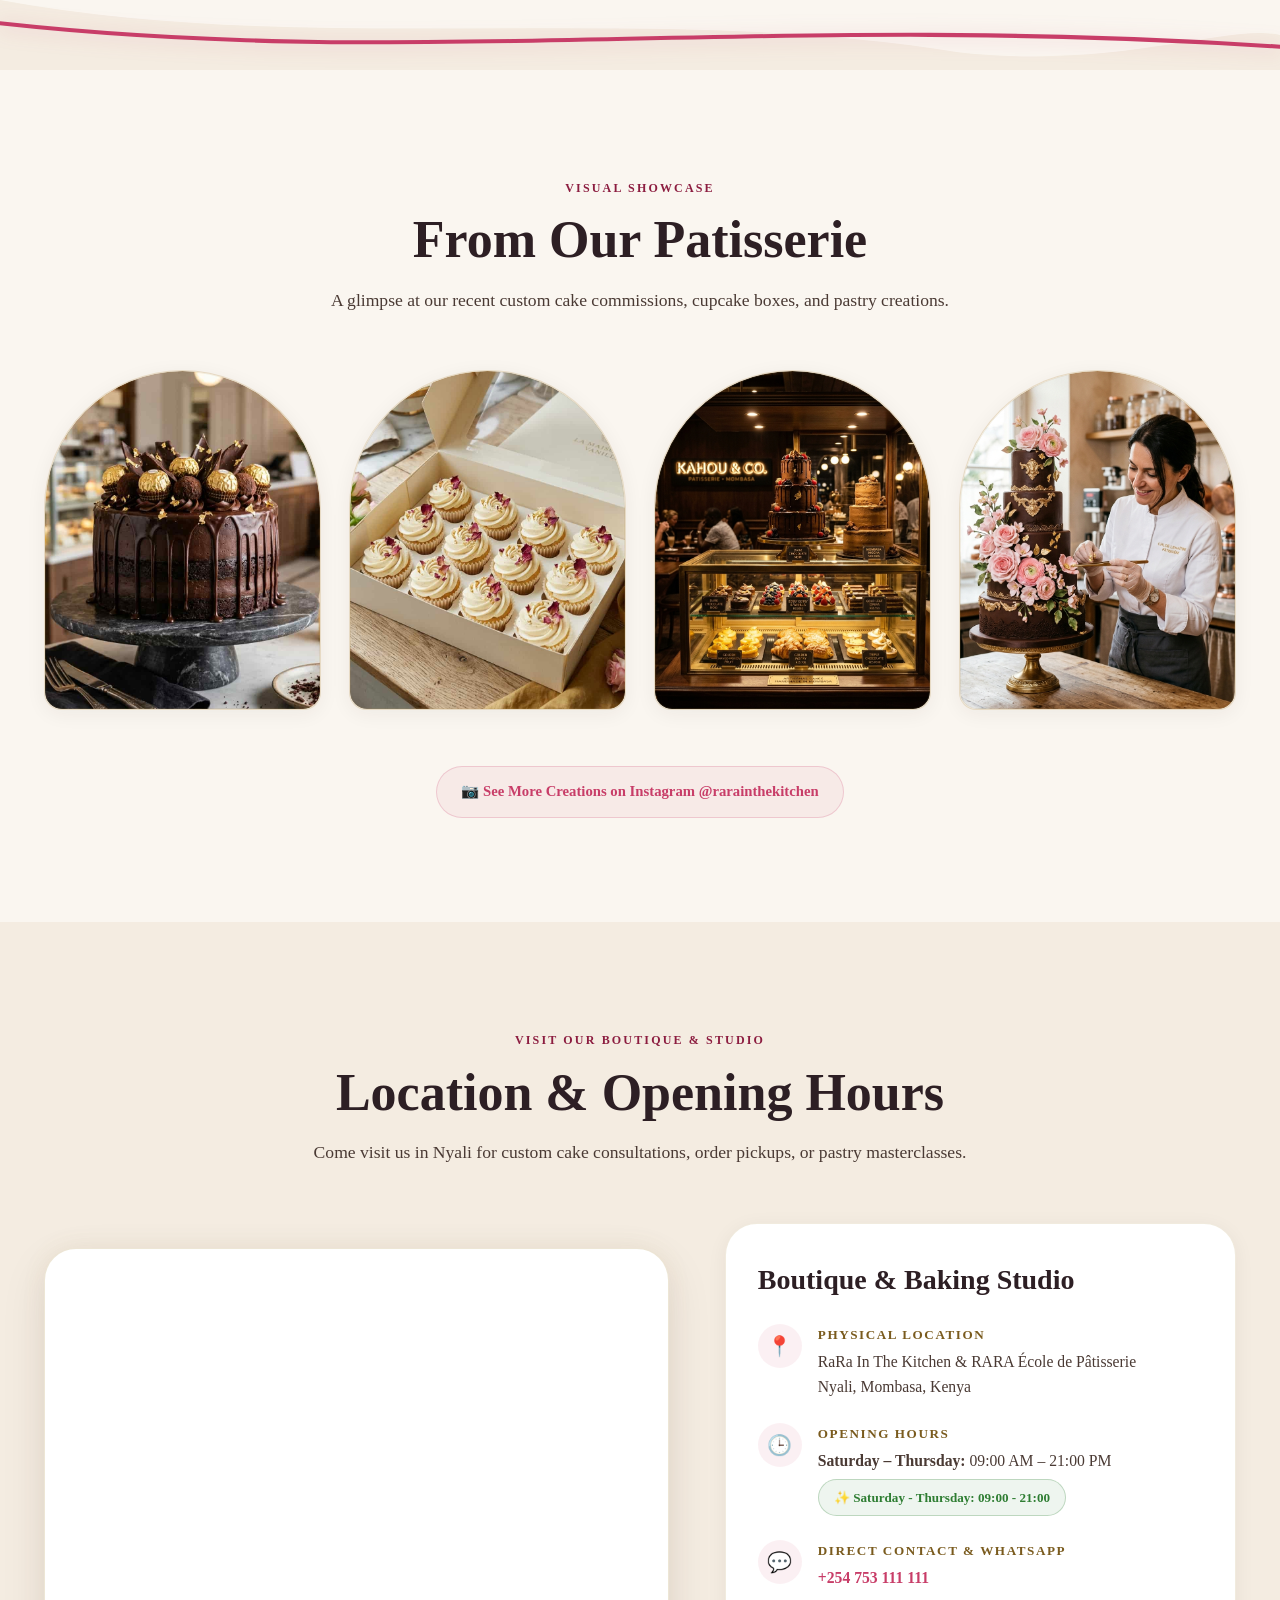
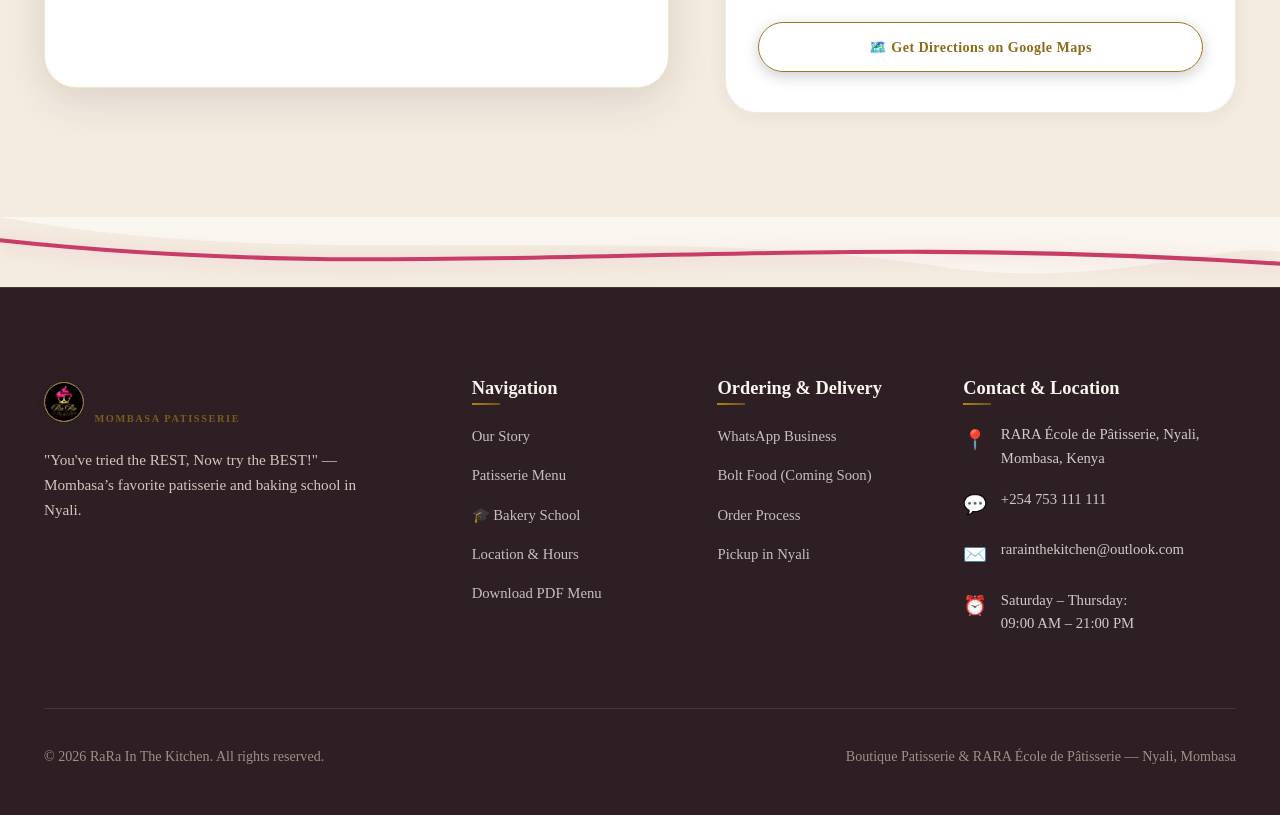
==== commit 7f4ec64c: "Cart Design & Structure Overhauled" ====
--- a/index.html
+++ b/index.html
@@ -185,45 +185,50 @@
       </div>
     </section>
 
-    <!-- Floating Order Tray Bar (Mobile & Desktop) -->
+    <!-- Floating Order Tray Bar (Fixed Bottom Bar matching Chef Royale) -->
     <div class="order-tray-bar" id="order-tray-bar">
       <div class="order-tray-info">
-        <div class="order-count-badge" id="order-count-badge">0</div>
+        <div class="cart-icon-wrapper">
+          <span class="cart-icon">🛒</span>
+          <span class="order-count-badge" id="order-count-badge">0</span>
+        </div>
         <div class="order-summary-text" id="order-summary-text">
-          <h5>0 items in your order</h5>
-          <p>Estimated: KES 0</p>
+          <h5 id="tray-total-price">KES 0</h5>
+          <p id="tray-item-count">0 items in order</p>
         </div>
       </div>
 
       <div class="order-tray-actions">
-        <button class="view-tray-items-btn" id="view-tray-items-btn">Review List</button>
-        <button class="btn btn-blush" id="send-order-wa-btn">
-          <span>Send Order via WhatsApp 💬</span>
+        <button class="btn-view-order" id="view-tray-items-btn">
+          <span>View Order &rsaquo;</span>
         </button>
       </div>
     </div>
 
-    <!-- Order Drawer Modal -->
+    <!-- Order Drawer Modal (Bottom Sheet Modal matching Chef Royale) -->
     <div class="order-modal-backdrop" id="order-modal-backdrop"></div>
     <div class="order-drawer" id="order-drawer">
       <div class="drawer-header">
-        <h3>Your Selection</h3>
-        <button class="drawer-close-btn" id="drawer-close-btn">&times;</button>
+        <div>
+          <h3>Your Order 🎂</h3>
+          <p class="drawer-header-sub">RaRa In The Kitchen &bull; Nyali, Mombasa</p>
+        </div>
+        <button class="drawer-close-btn" id="drawer-close-btn" aria-label="Close Order Drawer">&times;</button>
       </div>
 
       <div class="drawer-body">
         <ul class="cart-items-list" id="cart-items-list">
-          <!-- Dynamically populated -->
+          <!-- Dynamically populated by js/main.js -->
         </ul>
       </div>
 
       <div class="drawer-footer">
         <div class="drawer-subtotal">
-          <span>Subtotal Estimate:</span>
+          <span>Total Amount</span>
           <strong id="drawer-subtotal-val">KES 0</strong>
         </div>
-        <button class="btn btn-blush" style="width:100%" onclick="sendOrderToWhatsApp()">
-          <span>Proceed to WhatsApp Checkout</span>
+        <button class="btn btn-checkout-wa" id="send-order-wa-btn">
+          <span>💬 Send Order via WhatsApp</span>
         </button>
       </div>
     </div>
--- a/css/styles.css
+++ b/css/styles.css
@@ -52,18 +52,20 @@
   padding: 0;
 }
 
-html {
+html, body {
   scroll-behavior: smooth;
   font-size: 16px;
   background-color: var(--noir);
   color: var(--cocoa);
   font-family: var(--font-body);
   -webkit-font-smoothing: antialiased;
+  width: 100%;
+  max-width: 100vw;
+  overflow-x: hidden !important;
 }
 
 body {
   line-height: 1.6;
-  overflow-x: hidden;
   position: relative;
   background: var(--noir);
 }
@@ -805,82 +807,157 @@
   box-shadow: var(--shadow-pink-glow);
 }
 
-/* Floating Order Tray Bar */
+/* ==========================================================================
+   Menu Card Stepper & Quantity Control
+   ========================================================================== */
+.menu-card-stepper {
+  display: inline-flex;
+  align-items: center;
+  gap: 0.5rem;
+  background: #FFFFFF;
+  border: 1.5px solid #8E6A1B;
+  border-radius: 50px;
+  padding: 0.25rem 0.65rem;
+  box-shadow: 0 2px 8px rgba(142, 106, 27, 0.12);
+}
+
+.menu-card-stepper .qty-btn {
+  width: 28px;
+  height: 28px;
+  border-radius: 50%;
+  background: transparent;
+  color: #2D1F24;
+  font-size: 1.1rem;
+  font-weight: 700;
+  display: flex;
+  align-items: center;
+  justify-content: center;
+  transition: all 0.15s ease;
+}
+
+.menu-card-stepper .qty-btn:active,
+.menu-card-stepper .qty-btn:hover {
+  background: rgba(142, 106, 27, 0.12);
+  color: #7A5B1E;
+}
+
+.menu-card-stepper .qty-num {
+  font-size: 0.95rem;
+  font-weight: 800;
+  color: #2D1F24;
+  min-width: 20px;
+  text-align: center;
+}
+
+/* ==========================================================================
+   Chef Royale Style Fixed Bottom Order Tray Bar
+   ========================================================================== */
 .order-tray-bar {
   position: fixed;
-  bottom: 1.75rem;
-  left: 50%;
-  transform: translateX(-50%) translateY(140%);
-  width: calc(100% - 3rem);
-  max-width: 880px;
-  background: rgba(255, 255, 255, 0.96);
-  backdrop-filter: blur(20px);
-  -webkit-backdrop-filter: blur(20px);
-  border: 1px solid rgba(184, 154, 90, 0.20);
-  border-left: 5px solid var(--blush);
-  border-radius: var(--radius-xl);
-  padding: 1.1rem 2rem;
-  box-shadow: 0 12px 40px rgba(45, 31, 36, 0.12), 0 0 20px rgba(200, 61, 104, 0.08);
-  z-index: 95;
+  bottom: 0;
+  left: 0;
+  right: 0;
+  width: 100%;
+  height: 70px;
+  background: #1C1317;
+  border-top: 1.5px solid rgba(184, 154, 90, 0.35);
+  box-shadow: 0 -8px 30px rgba(0, 0, 0, 0.35);
+  z-index: 170;
   display: flex;
   align-items: center;
   justify-content: space-between;
-  gap: 1.5rem;
-  transition: transform var(--transition-smooth);
+  padding: 0 1.25rem;
+  transform: translateY(100%);
+  transition: transform 0.35s cubic-bezier(0.16, 1, 0.3, 1);
+  cursor: pointer;
 }
 
 .order-tray-bar.visible {
-  transform: translateX(-50%) translateY(0);
+  transform: translateY(0);
 }
 
 .order-tray-info {
   display: flex;
   align-items: center;
-  gap: 1.25rem;
+  gap: 0.85rem;
+}
+
+.cart-icon-wrapper {
+  position: relative;
+  display: flex;
+  align-items: center;
+  justify-content: center;
+  font-size: 1.6rem;
 }
 
 .order-count-badge {
-  background: linear-gradient(135deg, #D4567C, #C83D68);
+  position: absolute;
+  top: -6px;
+  right: -8px;
+  background: linear-gradient(135deg, #E27B9B, #C83D68);
   color: #FFFFFF;
   font-weight: 800;
-  font-size: 1rem;
-  width: 40px;
-  height: 40px;
-  border-radius: 50%;
+  font-size: 0.72rem;
+  min-width: 20px;
+  height: 20px;
+  border-radius: 10px;
+  padding: 0 5px;
   display: flex;
   align-items: center;
   justify-content: center;
-  box-shadow: var(--shadow-pink-glow);
+  border: 1.5px solid #1C1317;
+  box-shadow: 0 2px 6px rgba(0, 0, 0, 0.3);
 }
 
 .order-summary-text h5 {
-  font-size: 1.05rem;
-  color: var(--cocoa);
+  font-family: var(--font-display);
+  font-size: 1.15rem;
+  font-weight: 700;
+  color: #D4B96A;
+  line-height: 1.2;
+  margin: 0;
 }
 
 .order-summary-text p {
-  font-size: 0.82rem;
-  color: var(--gilt-light);
-}
-
-.view-tray-items-btn {
-  color: var(--gilt-light);
-  font-size: 0.88rem;
-  font-weight: 700;
-  text-decoration: underline;
-  text-underline-offset: 4px;
-}
-
-/* Drawer Modal */
+  font-size: 0.78rem;
+  color: rgba(250, 246, 240, 0.72);
+  margin: 0;
+}
+
+.btn-view-order {
+  background: linear-gradient(135deg, #D4B96A 0%, #B89A5A 50%, #9A7E42 100%);
+  color: #1C1317;
+  font-weight: 800;
+  font-size: 0.9rem;
+  padding: 0.65rem 1.35rem;
+  border-radius: 50px;
+  display: inline-flex;
+  align-items: center;
+  gap: 0.35rem;
+  box-shadow: 0 4px 15px rgba(184, 154, 90, 0.3);
+  transition: transform 0.2s ease, box-shadow 0.2s ease;
+}
+
+.btn-view-order:hover, .btn-view-order:active {
+  transform: translateY(-2px);
+  box-shadow: 0 6px 20px rgba(184, 154, 90, 0.45);
+}
+
+/* ==========================================================================
+   Chef Royale Style Bottom Sheet Order Drawer Modal
+   ========================================================================== */
 .order-modal-backdrop {
   position: fixed;
   inset: 0;
-  background: rgba(45, 31, 36, 0.35);
-  backdrop-filter: blur(8px);
-  z-index: 120;
+  background: rgba(28, 19, 23, 0.55);
+  backdrop-filter: blur(6px);
+  -webkit-backdrop-filter: blur(6px);
+  z-index: 180;
   opacity: 0;
   pointer-events: none;
-  transition: opacity var(--transition-fast);
+  touch-action: none;
+  overscroll-behavior: none;
+  transition: opacity 0.35s ease;
 }
 
 .order-modal-backdrop.open {
@@ -890,92 +967,225 @@
 
 .order-drawer {
   position: fixed;
-  top: 0;
-  right: 0;
   bottom: 0;
+  left: 50%;
+  transform: translate(-50%, 100%);
   width: 100%;
-  max-width: 480px;
+  max-width: 520px;
+  height: auto;
+  max-height: 88vh;
   background: #FAF6F0;
-  border-left: 1px solid rgba(184, 154, 90, 0.20);
-  z-index: 130;
+  border-radius: 24px 24px 0 0;
+  border: 1px solid rgba(184, 154, 90, 0.25);
+  border-bottom: 0;
+  z-index: 190;
   display: flex;
   flex-direction: column;
-  transform: translateX(100%);
-  transition: transform var(--transition-smooth);
-  box-shadow: -15px 0 40px rgba(45, 31, 36, 0.10);
+  box-shadow: 0 -12px 40px rgba(0, 0, 0, 0.30);
+  visibility: hidden;
+  pointer-events: none;
+  transition: transform 0.35s cubic-bezier(0.16, 1, 0.3, 1), visibility 0.35s ease;
+  overscroll-behavior: contain;
 }
 
 .order-drawer.open {
-  transform: translateX(0);
+  transform: translate(-50%, 0);
+  visibility: visible;
+  pointer-events: auto;
 }
 
 .drawer-header {
-  padding: 1.75rem;
-  background: #2D1F24;
-  border-bottom: 1px solid rgba(184, 154, 90, 0.20);
+  padding: 1.35rem 1.5rem;
+  background: #FFFFFF;
+  border-bottom: 1px solid rgba(184, 154, 90, 0.18);
+  border-radius: 24px 24px 0 0;
   display: flex;
   align-items: center;
   justify-content: space-between;
 }
 
 .drawer-header h3 {
+  font-family: var(--font-display);
+  font-size: 1.45rem;
+  font-weight: 700;
+  color: #2D1F24;
+  margin: 0;
+}
+
+.drawer-header-sub {
+  font-size: 0.8rem;
+  color: var(--whisper);
+  margin-top: 2px;
+}
+
+.drawer-close-btn {
+  width: 34px;
+  height: 34px;
+  border-radius: 50%;
+  background: rgba(45, 31, 36, 0.06);
+  color: #5C4D47;
   font-size: 1.5rem;
-  color: #FAF6F0;
-}
-
-.drawer-close-btn {
-  color: #D4C5BC;
-  font-size: 2rem;
   line-height: 1;
+  display: flex;
+  align-items: center;
+  justify-content: center;
+  transition: background 0.2s ease;
+}
+
+.drawer-close-btn:hover {
+  background: rgba(200, 61, 104, 0.12);
+  color: var(--blush);
 }
 
 .drawer-body {
-  padding: 1.75rem;
+  padding: 1.25rem 1.25rem 0.5rem;
   overflow-y: auto;
   flex-grow: 1;
+  -webkit-overflow-scrolling: touch;
 }
 
 .cart-items-list {
   display: flex;
   flex-direction: column;
-  gap: 1.25rem;
+  gap: 1rem;
   list-style: none;
-}
-
-.cart-item-row {
+  padding: 0;
+  margin: 0;
+}
+
+.cart-item-card {
+  background: #FFFFFF;
+  border-radius: 16px;
+  padding: 1.1rem;
+  border: 1px solid rgba(184, 154, 90, 0.20);
+  box-shadow: 0 4px 15px rgba(45, 31, 36, 0.04);
+  display: flex;
+  flex-direction: column;
+  gap: 0.85rem;
+}
+
+.cart-item-top {
+  display: flex;
+  align-items: center;
+  gap: 0.9rem;
+}
+
+.cart-item-thumb {
+  width: 56px;
+  height: 56px;
+  border-radius: 12px;
+  object-fit: cover;
+  flex-shrink: 0;
+  border: 1px solid rgba(184, 154, 90, 0.2);
+}
+
+.cart-item-details {
+  flex-grow: 1;
+}
+
+.cart-item-title {
+  font-size: 1.02rem;
+  font-weight: 700;
+  color: #2D1F24;
+  margin-bottom: 2px;
+}
+
+.cart-item-unit-price {
+  font-size: 0.82rem;
+  color: var(--whisper);
+}
+
+.cart-item-remove-btn {
+  background: none;
+  border: none;
+  color: #C83D68;
+  font-size: 1.15rem;
+  padding: 0.35rem;
+  cursor: pointer;
+  opacity: 0.8;
+  transition: opacity 0.2s ease, transform 0.2s ease;
+}
+
+.cart-item-remove-btn:hover {
+  opacity: 1;
+  transform: scale(1.15);
+}
+
+.cart-item-bottom {
   display: flex;
   align-items: center;
   justify-content: space-between;
-  padding-bottom: 1.25rem;
-  border-bottom: 1px solid rgba(35, 26, 30, 0.08);
-}
-
-.cart-item-info h6 {
-  font-size: 1rem;
-  color: var(--cocoa);
-  margin-bottom: 0.2rem;
-}
-
-.cart-item-info p {
-  font-size: 0.82rem;
-  color: var(--blush-soft);
-}
-
-.cart-item-qty {
-  display: flex;
-  align-items: center;
-  gap: 0.6rem;
-  background: rgba(35, 26, 30, 0.05);
-  border-radius: 50px;
-  padding: 0.3rem 0.7rem;
-}
-
-.qty-btn {
-  width: 28px;
-  height: 28px;
-  border-radius: 50%;
-  background: rgba(35, 26, 30, 0.12);
-  color: var(--cocoa);
+  padding-top: 0.75rem;
+  border-top: 1px solid rgba(45, 31, 36, 0.06);
+}
+
+.cart-stepper {
+  background: #FAF6F0;
+  border-color: rgba(184, 154, 90, 0.3);
+}
+
+.cart-item-subtotal {
+  font-size: 0.88rem;
+  color: var(--whisper);
+  display: flex;
+  align-items: center;
+  gap: 0.35rem;
+}
+
+.cart-item-subtotal strong {
+  font-size: 1.05rem;
+  color: #7A5B1E;
+  font-weight: 800;
+}
+
+.drawer-footer {
+  padding: 1.25rem 1.5rem 1.5rem;
+  background: #FFFFFF;
+  border-top: 1px solid rgba(184, 154, 90, 0.18);
+  display: flex;
+  flex-direction: column;
+  gap: 0.85rem;
+}
+
+.drawer-subtotal {
+  display: flex;
+  align-items: center;
+  justify-content: space-between;
+}
+
+.drawer-subtotal span {
+  font-size: 1.02rem;
+  color: var(--whisper);
+  font-weight: 600;
+}
+
+.drawer-subtotal strong {
+  font-size: 1.45rem;
+  color: #7A5B1E;
+  font-family: var(--font-display);
+  font-weight: 800;
+}
+
+.btn-checkout-wa {
+  background: linear-gradient(135deg, #D4B96A 0%, #B89A5A 50%, #9A7E42 100%);
+  color: #2D1F24;
+  font-weight: 800;
+  font-size: 1.05rem;
+  padding: 1rem 1.5rem;
+  border-radius: 14px;
+  width: 100%;
+  display: flex;
+  align-items: center;
+  justify-content: center;
+  gap: 0.5rem;
+  box-shadow: 0 6px 20px rgba(184, 154, 90, 0.35);
+  transition: transform 0.2s ease, box-shadow 0.2s ease;
+}
+
+.btn-checkout-wa:hover, .btn-checkout-wa:active {
+  transform: translateY(-2px);
+  box-shadow: 0 8px 25px rgba(184, 154, 90, 0.5);
+}
   font-weight: 800;
   display: flex;
   align-items: center;
@@ -1714,6 +1924,8 @@
   z-index: 150;
   opacity: 0;
   pointer-events: none;
+  touch-action: none;
+  overscroll-behavior: none;
   transition: opacity 0.35s ease;
 }
 
@@ -1785,10 +1997,23 @@
     gap: 0.75rem;
     z-index: 210;
     overflow-y: auto;
+    overscroll-behavior: contain;
+    overscroll-behavior-y: contain;
+    -webkit-overflow-scrolling: touch;
+    touch-action: pan-y;
     transform: translateX(100%);
-    transition: transform 0.35s cubic-bezier(0.16, 1, 0.3, 1);
+    visibility: hidden;
+    pointer-events: none;
+    transition: transform 0.35s cubic-bezier(0.16, 1, 0.3, 1), visibility 0.35s ease;
     box-shadow: -15px 0 40px rgba(45, 31, 36, 0.20);
     list-style: none;
+  }
+
+  /* Right-Sliding Mobile Navigation Drawer Open State */
+  .nav-links.open {
+    transform: translateX(0);
+    visibility: visible;
+    pointer-events: auto;
   }
 
   .drawer-header-brand {
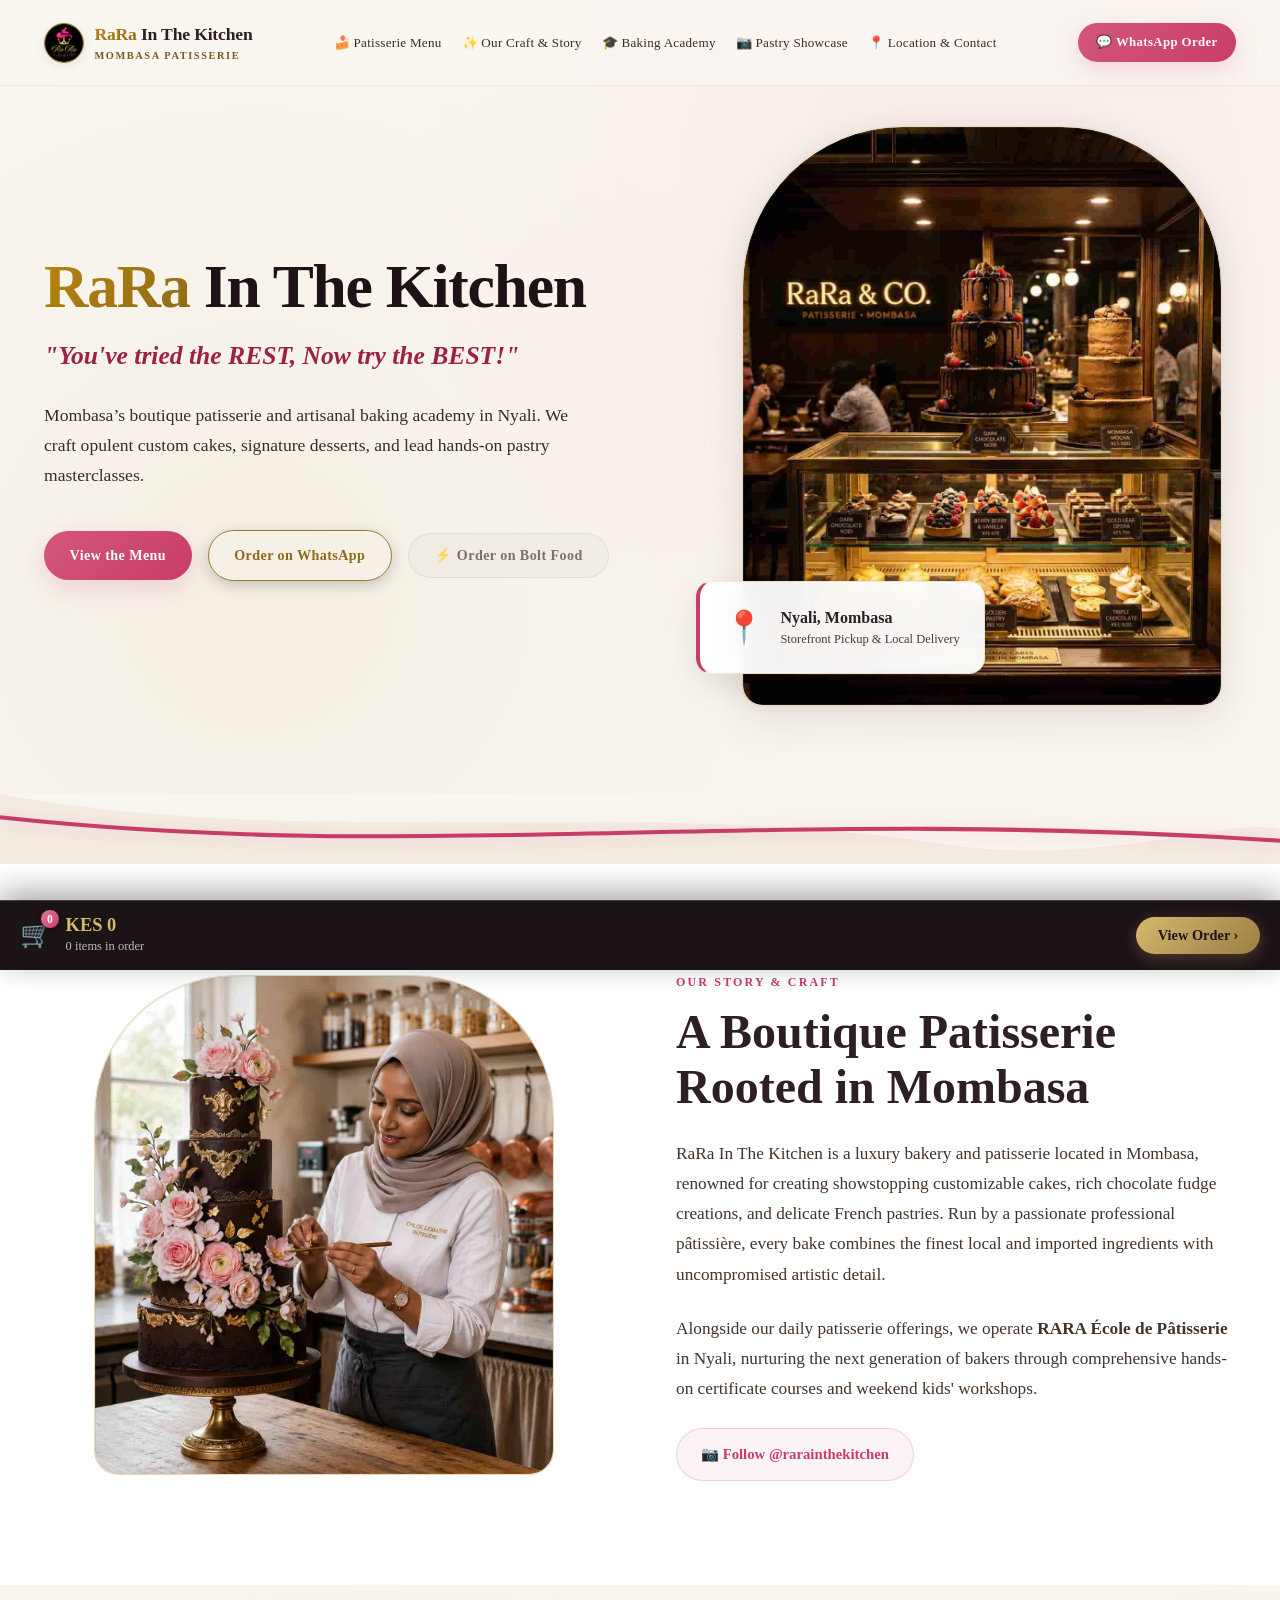
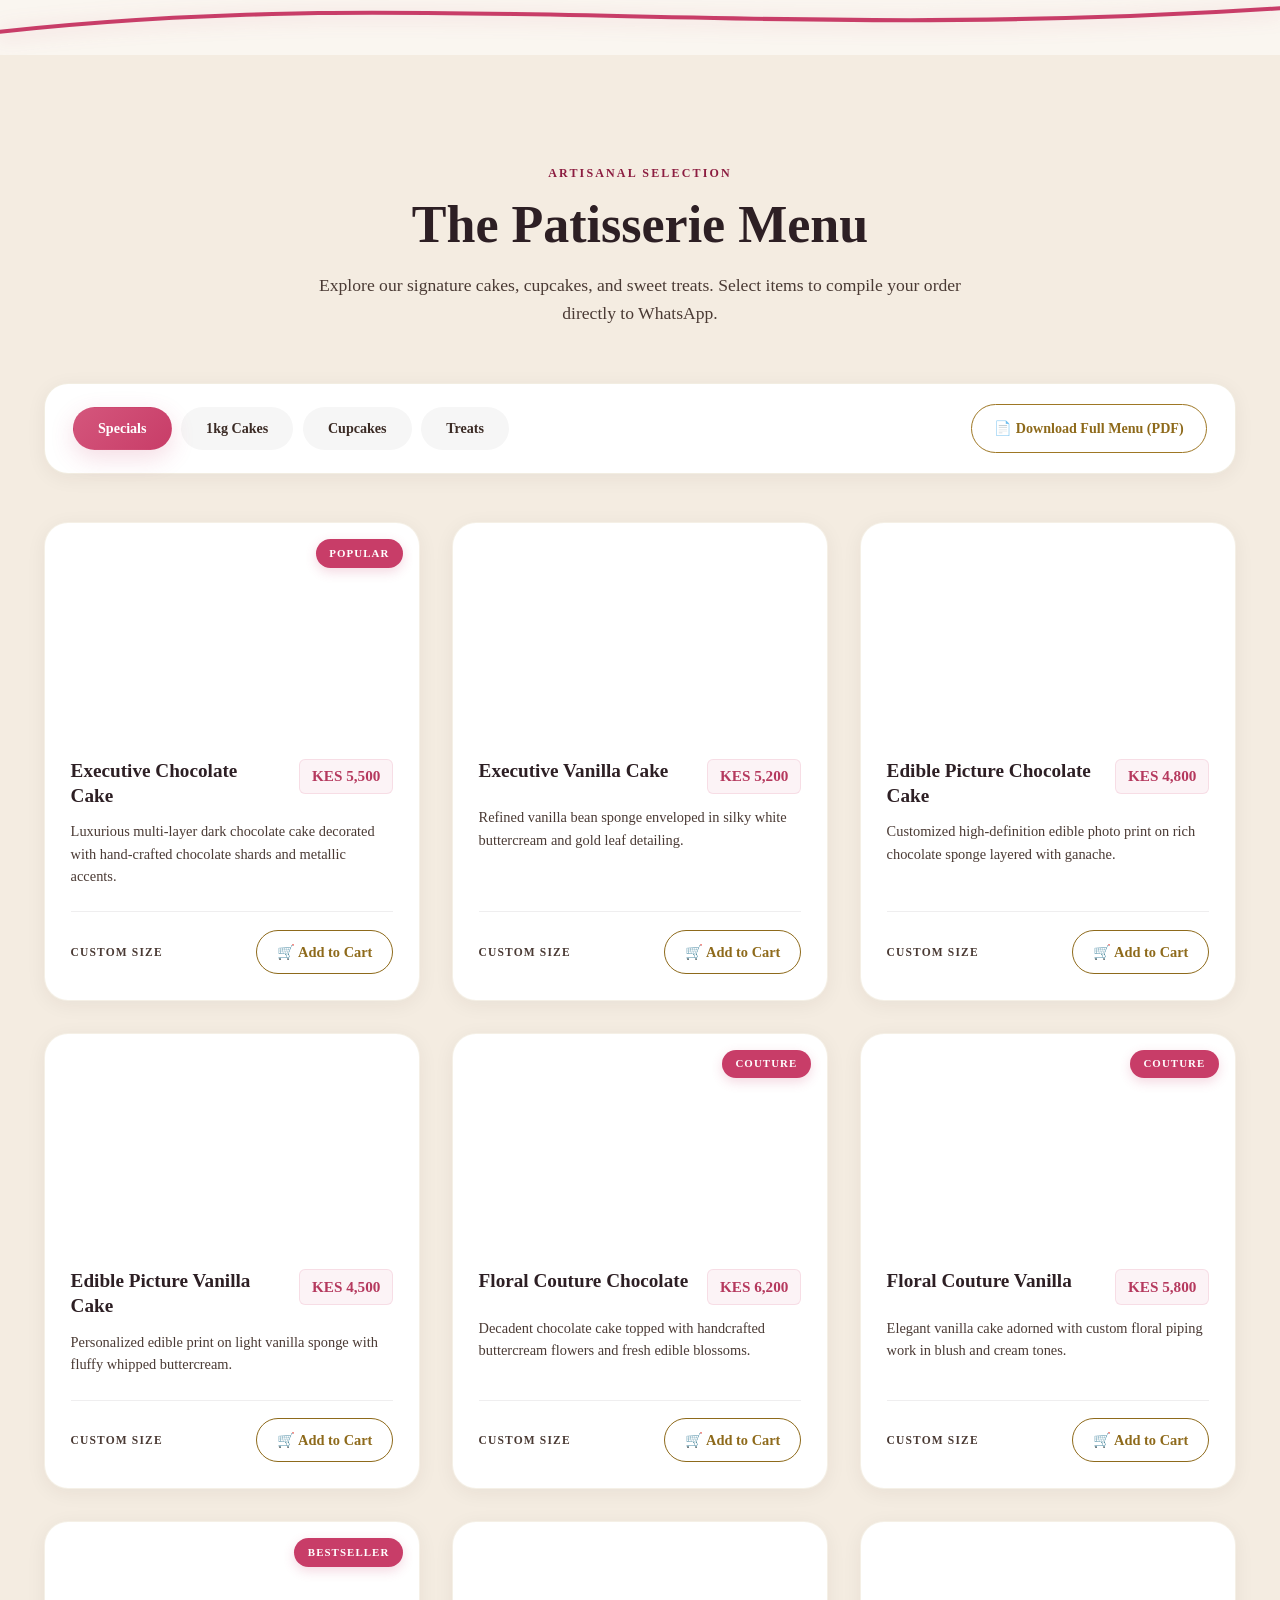
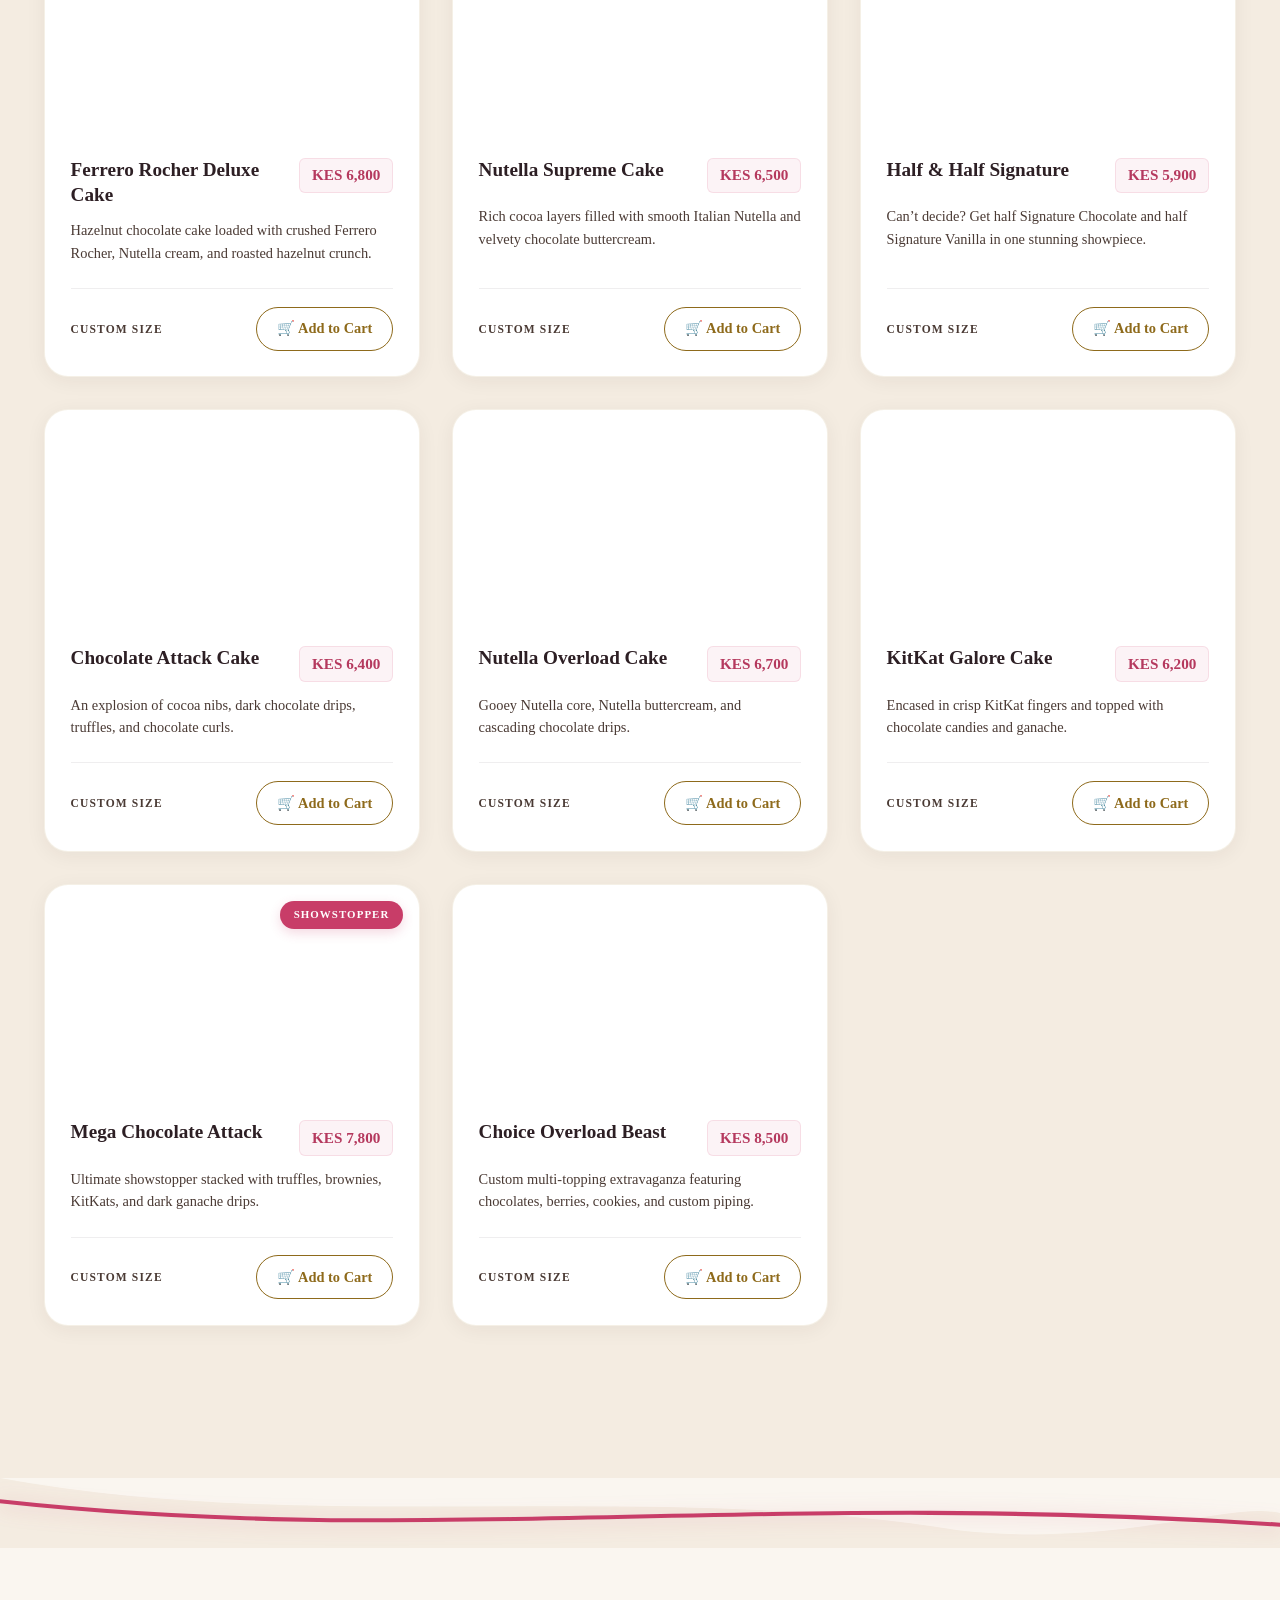
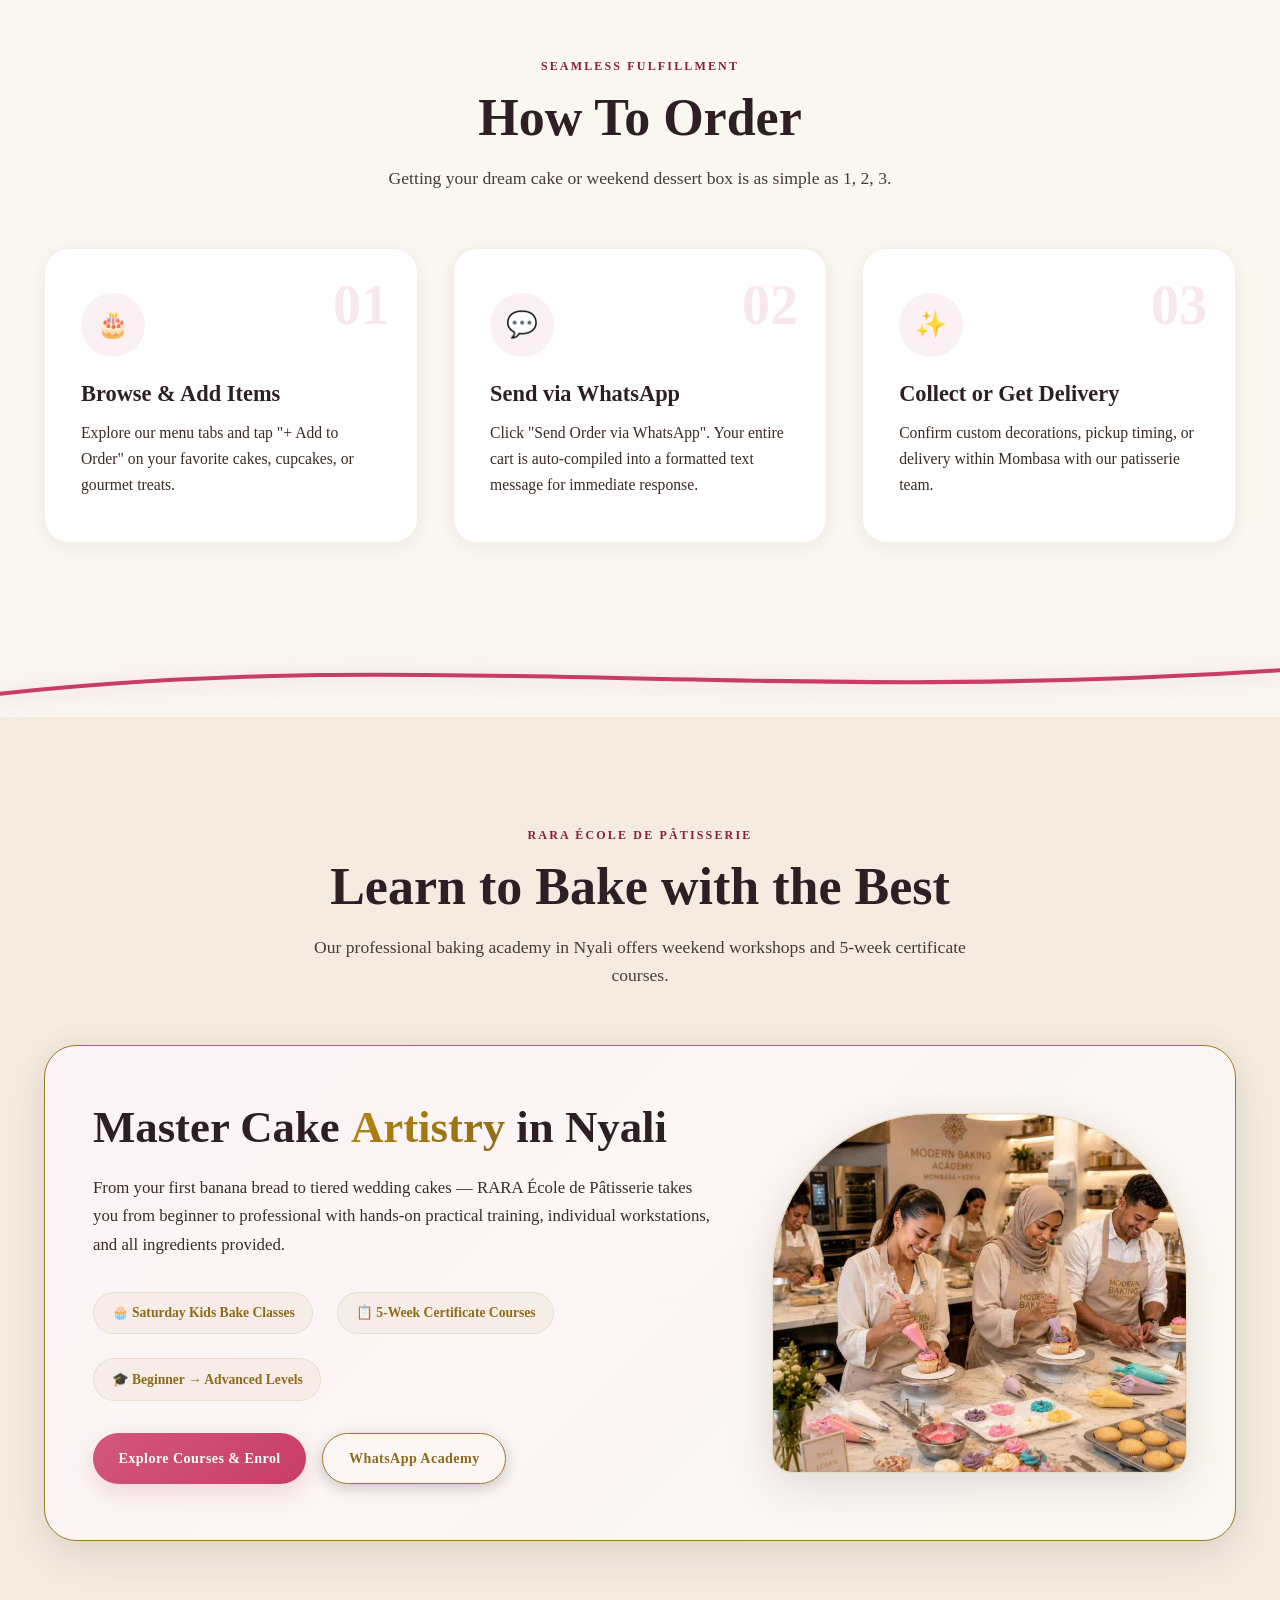
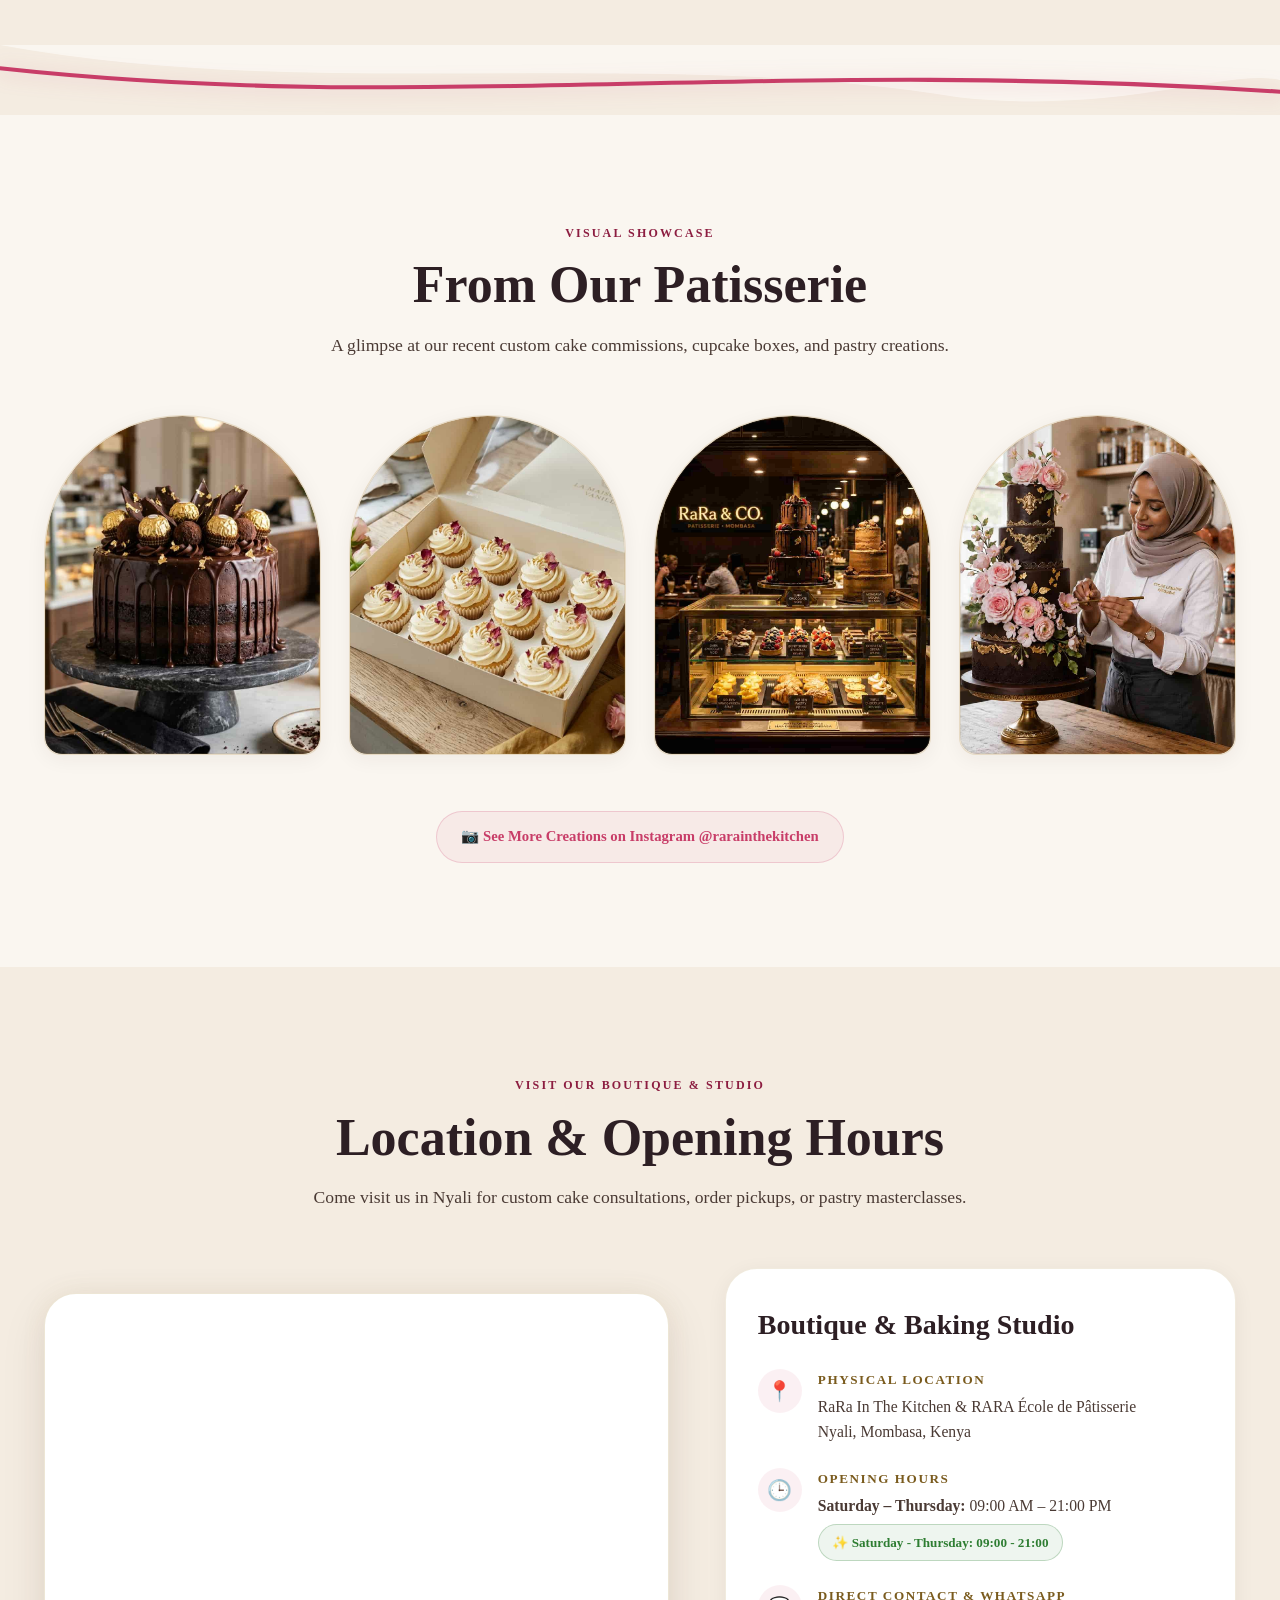
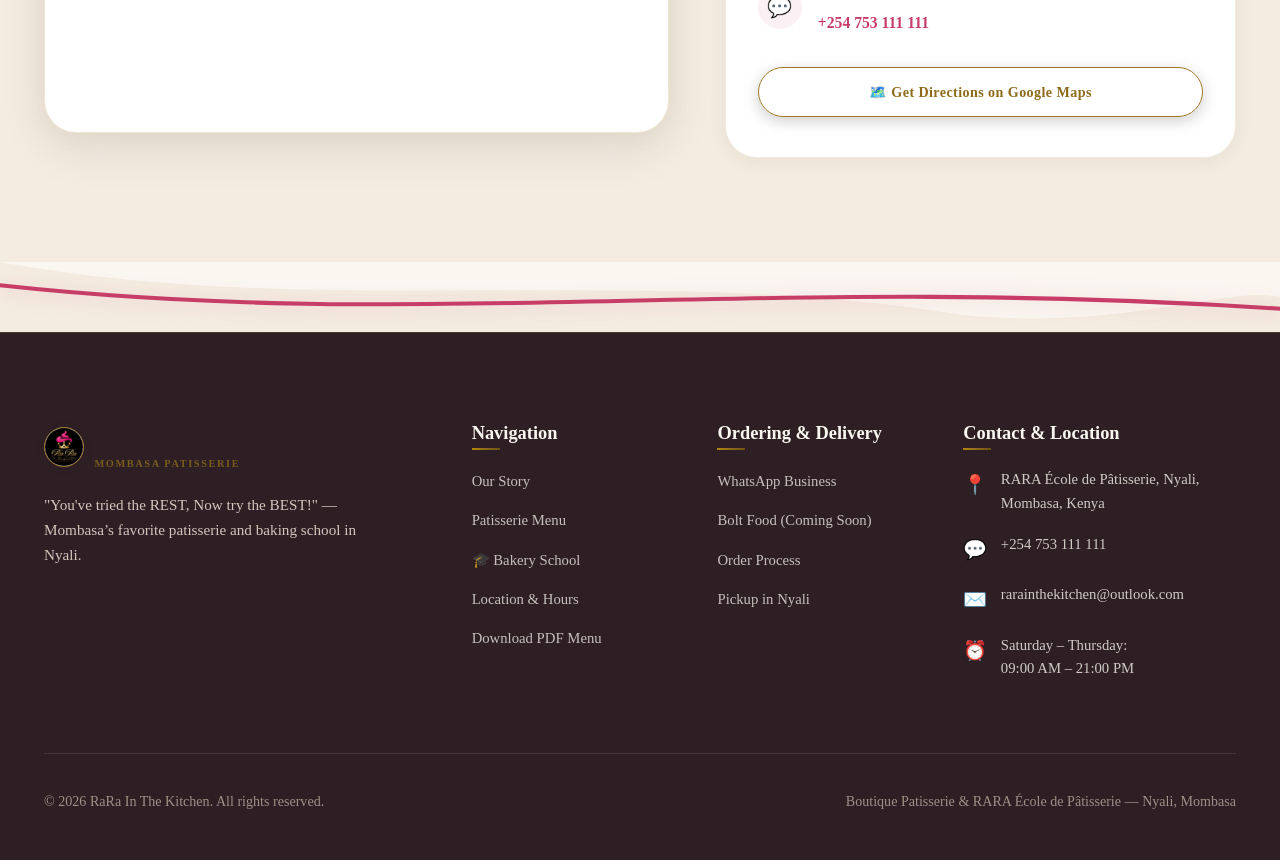
==== commit 0e6d9aca: "Order Drawer Height Cap & Header Overlap Fixed" ====
--- a/index.html
+++ b/index.html
@@ -209,11 +209,14 @@
     <div class="order-modal-backdrop" id="order-modal-backdrop"></div>
     <div class="order-drawer" id="order-drawer">
       <div class="drawer-header">
-        <div>
-          <h3>Your Order 🎂</h3>
-          <p class="drawer-header-sub">RaRa In The Kitchen &bull; Nyali, Mombasa</p>
-        </div>
-        <button class="drawer-close-btn" id="drawer-close-btn" aria-label="Close Order Drawer">&times;</button>
+        <div class="drawer-drag-handle"></div>
+        <div class="drawer-header-main">
+          <div>
+            <h3>Your Order 🎂</h3>
+            <p class="drawer-header-sub">RaRa In The Kitchen &bull; Nyali, Mombasa</p>
+          </div>
+          <button class="drawer-close-btn" id="drawer-close-btn" aria-label="Close Order Drawer">&times;</button>
+        </div>
       </div>
 
       <div class="drawer-body">
--- a/css/styles.css
+++ b/css/styles.css
@@ -788,64 +788,72 @@
 }
 
 .add-to-order-btn {
+  background: #FFFFFF;
+  color: #8E6A1B;
+  border: 1.5px solid #8E6A1B;
+  padding: 0.55rem 1.25rem;
+  border-radius: 50px;
+  font-size: 0.9rem;
+  font-weight: 700;
   display: inline-flex;
   align-items: center;
   gap: 0.4rem;
-  background: var(--blush-tint);
-  color: var(--blush-soft);
-  border: 1.5px solid var(--blush);
-  padding: 0.5rem 1.1rem;
-  border-radius: 50px;
-  font-size: 0.85rem;
-  font-weight: 700;
-  transition: all var(--transition-fast);
-}
-
-.add-to-order-btn:hover {
-  background: var(--blush);
-  color: #FFFFFF;
-  box-shadow: var(--shadow-pink-glow);
+  cursor: pointer;
+  transition: all 0.2s cubic-bezier(0.16, 1, 0.3, 1);
+  min-height: 44px;
+}
+
+.add-to-order-btn:hover, .add-to-order-btn:active {
+  background: rgba(142, 106, 27, 0.08);
+  border-color: #7A5B1E;
+  color: #7A5B1E;
+  transform: scale(0.98);
 }
 
 /* ==========================================================================
-   Menu Card Stepper & Quantity Control
+   Menu Card Stepper & Quantity Control (Pill Stepper)
    ========================================================================== */
 .menu-card-stepper {
   display: inline-flex;
   align-items: center;
-  gap: 0.5rem;
-  background: #FFFFFF;
+  justify-content: space-between;
+  background: #FAF6F0;
   border: 1.5px solid #8E6A1B;
   border-radius: 50px;
-  padding: 0.25rem 0.65rem;
-  box-shadow: 0 2px 8px rgba(142, 106, 27, 0.12);
+  padding: 0.25rem 0.75rem;
+  min-width: 120px;
+  min-height: 44px;
+  box-shadow: 0 2px 8px rgba(142, 106, 27, 0.10);
+  transition: all 0.2s cubic-bezier(0.16, 1, 0.3, 1);
 }
 
 .menu-card-stepper .qty-btn {
-  width: 28px;
-  height: 28px;
+  width: 32px;
+  height: 32px;
   border-radius: 50%;
   background: transparent;
   color: #2D1F24;
-  font-size: 1.1rem;
+  font-size: 1.2rem;
   font-weight: 700;
   display: flex;
   align-items: center;
   justify-content: center;
-  transition: all 0.15s ease;
-}
-
-.menu-card-stepper .qty-btn:active,
-.menu-card-stepper .qty-btn:hover {
-  background: rgba(142, 106, 27, 0.12);
+  cursor: pointer;
+  transition: background 0.15s ease, transform 0.15s ease;
+  border: none;
+}
+
+.menu-card-stepper .qty-btn:hover, .menu-card-stepper .qty-btn:active {
+  background: rgba(142, 106, 27, 0.15);
   color: #7A5B1E;
+  transform: scale(1.1);
 }
 
 .menu-card-stepper .qty-num {
-  font-size: 0.95rem;
+  font-size: 1.05rem;
   font-weight: 800;
   color: #2D1F24;
-  min-width: 20px;
+  min-width: 24px;
   text-align: center;
 }
 
@@ -949,10 +957,10 @@
 .order-modal-backdrop {
   position: fixed;
   inset: 0;
-  background: rgba(28, 19, 23, 0.55);
+  background: rgba(28, 19, 23, 0.65);
   backdrop-filter: blur(6px);
   -webkit-backdrop-filter: blur(6px);
-  z-index: 180;
+  z-index: 300;
   opacity: 0;
   pointer-events: none;
   touch-action: none;
@@ -973,15 +981,16 @@
   width: 100%;
   max-width: 520px;
   height: auto;
-  max-height: 88vh;
+  max-height: calc(100dvh - 84px);
+  max-height: calc(100vh - 84px);
   background: #FAF6F0;
   border-radius: 24px 24px 0 0;
-  border: 1px solid rgba(184, 154, 90, 0.25);
+  border: 1.5px solid rgba(184, 154, 90, 0.35);
   border-bottom: 0;
-  z-index: 190;
+  z-index: 310;
   display: flex;
   flex-direction: column;
-  box-shadow: 0 -12px 40px rgba(0, 0, 0, 0.30);
+  box-shadow: 0 -15px 50px rgba(0, 0, 0, 0.35);
   visibility: hidden;
   pointer-events: none;
   transition: transform 0.35s cubic-bezier(0.16, 1, 0.3, 1), visibility 0.35s ease;
@@ -995,13 +1004,27 @@
 }
 
 .drawer-header {
-  padding: 1.35rem 1.5rem;
+  padding: 0.85rem 1.5rem 1.25rem;
   background: #FFFFFF;
   border-bottom: 1px solid rgba(184, 154, 90, 0.18);
   border-radius: 24px 24px 0 0;
   display: flex;
+  flex-direction: column;
+}
+
+.drawer-drag-handle {
+  width: 42px;
+  height: 5px;
+  background: rgba(45, 31, 36, 0.20);
+  border-radius: 5px;
+  margin: 0 auto 0.85rem auto;
+}
+
+.drawer-header-main {
+  display: flex;
   align-items: center;
   justify-content: space-between;
+  width: 100%;
 }
 
 .drawer-header h3 {
@@ -1691,6 +1714,7 @@
   background: var(--noir-raised);
   padding: 6.5rem 0;
   position: relative;
+  overflow: hidden;
 }
 
 .location-grid {
@@ -1698,10 +1722,14 @@
   grid-template-columns: 1.1fr 0.9fr;
   gap: 3.5rem;
   align-items: center;
+  width: 100%;
+  max-width: 100%;
+  box-sizing: border-box;
 }
 
 .map-card {
   width: 100%;
+  max-width: 100%;
   height: 440px;
   border-radius: var(--radius-xl);
   overflow: hidden;
@@ -1709,10 +1737,12 @@
   box-shadow: var(--shadow-luxury);
   position: relative;
   background: #FFFFFF;
+  box-sizing: border-box;
 }
 
 .map-card iframe {
-  width: 100%;
+  width: 100% !important;
+  max-width: 100% !important;
   height: 100%;
   border: 0;
 }
@@ -1726,6 +1756,10 @@
   display: flex;
   flex-direction: column;
   gap: 1.5rem;
+  width: 100%;
+  max-width: 100%;
+  box-sizing: border-box;
+  overflow: hidden;
 }
 
 .location-info-card h3 {
@@ -1738,6 +1772,9 @@
   display: flex;
   align-items: flex-start;
   gap: 1rem;
+  width: 100%;
+  max-width: 100%;
+  box-sizing: border-box;
 }
 
 .location-detail-icon {
@@ -1751,6 +1788,12 @@
   justify-content: center;
   font-size: 1.25rem;
   flex-shrink: 0;
+}
+
+.location-detail-text {
+  flex-grow: 1;
+  min-width: 0;
+  word-break: break-word;
 }
 
 .location-detail-text h6 {
@@ -1766,12 +1809,13 @@
   font-size: 0.98rem;
   color: var(--whisper);
   line-height: 1.6;
+  word-break: break-word;
 }
 
 .hours-pill {
   background: rgba(46, 125, 50, 0.08);
   border: 1px solid rgba(46, 125, 50, 0.25);
-  padding: 0.45rem 0.95rem;
+  padding: 0.45rem 0.85rem;
   border-radius: 50px;
   font-size: 0.82rem;
   font-weight: 700;
@@ -1780,6 +1824,10 @@
   align-items: center;
   gap: 0.4rem;
   margin-top: 0.35rem;
+  max-width: 100%;
+  box-sizing: border-box;
+  white-space: normal;
+  word-break: break-word;
 }
 
 /* ==========================================================================
@@ -2204,18 +2252,44 @@
 
   .hero-grid, .about-grid, .school-intro-grid, .school-hero-grid, .location-grid {
     grid-template-columns: 1fr;
-    gap: 2.5rem;
+    gap: 1.75rem;
+    width: 100%;
+    max-width: 100%;
+    box-sizing: border-box;
+  }
+
+  .location-section {
+    padding: 3.5rem 0;
+    overflow: hidden;
   }
 
   .map-card {
-    height: 320px;
+    height: 280px;
+    width: 100%;
+    max-width: 100%;
+    box-sizing: border-box;
+    border-radius: 18px;
+  }
+
+  .location-info-card {
+    padding: 1.5rem 1.15rem;
+    width: 100%;
+    max-width: 100%;
+    box-sizing: border-box;
+    border-radius: 18px;
+  }
+
+  .hours-pill {
+    font-size: 0.78rem;
+    padding: 0.4rem 0.75rem;
+    border-radius: 16px;
   }
 
   /* Image Containment & Border Bounds on Mobile */
   .coastal-arch {
     width: 100%;
     max-width: 100%;
-    border-radius: 80px 80px 16px 16px;
+    border-radius: 70px 70px 16px 16px;
     overflow: hidden;
     box-shadow: var(--shadow-luxury);
     border: 1.5px solid rgba(184, 154, 90, 0.22);
@@ -2223,24 +2297,25 @@
   }
 
   .hero-visual .coastal-arch {
-    height: 340px;
+    height: 330px;
   }
 
   .about-image-wrapper {
     width: 100%;
     max-width: 100%;
-    border-radius: 80px 80px 16px 16px;
+    border-radius: 70px 70px 16px 16px;
     overflow: hidden;
+    padding: 0;
   }
 
   .about-image-wrapper .coastal-arch {
-    height: 360px;
-    border-radius: 80px 80px 16px 16px;
+    height: 350px;
+    border-radius: 70px 70px 16px 16px;
     overflow: hidden;
   }
 
   .school-intro-visual .coastal-arch {
-    height: 340px;
+    height: 330px;
   }
 
   .coastal-arch img {
@@ -2252,13 +2327,6 @@
     border-radius: inherit;
   }
 
-  .about-image-wrapper {
-    width: 100%;
-    max-width: 100%;
-    padding: 0;
-    overflow: hidden;
-  }
-
   .hero-floating-card {
     left: 0.75rem;
     bottom: 0.75rem;
@@ -2266,12 +2334,12 @@
     padding: 0.85rem 1rem;
   }
 
-  /* Well-Spaced Filter Chips on Mobile */
+  /* Mobile Swipable Filter Chips Bar */
   .menu-top-bar {
     flex-direction: column;
     align-items: stretch;
-    padding: 1.1rem 1rem;
-    gap: 1.1rem;
+    padding: 0.85rem 0.75rem;
+    gap: 0.85rem;
     border-radius: var(--radius-lg);
     background: #FFFFFF;
     box-shadow: var(--shadow-subtle);
@@ -2280,20 +2348,27 @@
 
   .menu-tabs {
     display: flex;
-    flex-wrap: wrap;
-    gap: 0.75rem 0.65rem;
-    justify-content: center;
+    flex-wrap: nowrap;
+    overflow-x: auto;
+    -webkit-overflow-scrolling: touch;
+    scrollbar-width: none;
+    gap: 0.5rem;
+    padding: 0.25rem 0.1rem;
     width: 100%;
   }
 
+  .menu-tabs::-webkit-scrollbar {
+    display: none;
+  }
+
   .tab-btn {
-    padding: 0.75rem 1.35rem;
-    font-size: 0.88rem;
+    padding: 0.65rem 1.15rem;
+    font-size: 0.84rem;
     font-weight: 700;
     border-radius: 50px;
     min-height: 44px;
-    flex: 1 1 calc(50% - 0.4rem);
-    text-align: center;
+    flex-shrink: 0;
+    white-space: nowrap;
     background: rgba(45, 31, 36, 0.04);
     border: 1.5px solid transparent;
     transition: all 0.2s ease;
@@ -2311,20 +2386,49 @@
     min-height: 44px;
   }
 
-  /* Cards Grids on Mobile */
+  /* Cards Grids & Typography on Mobile */
+  .section-header h2, .about-content h2 {
+    font-size: clamp(1.8rem, 6vw, 2.25rem);
+    line-height: 1.25;
+  }
+
   .courses-grid, .steps-grid, .gallery-grid, .menu-grid {
     grid-template-columns: 1fr;
-    gap: 1.5rem;
+    gap: 1.35rem;
   }
 
   .step-card, .course-card, .menu-card, .faq-card {
-    padding: 1.5rem;
+    padding: 1.25rem;
+  }
+
+  .menu-card-body {
+    padding: 1.1rem;
+  }
+
+  .menu-card-title {
+    font-size: 1.15rem;
+  }
+
+  .menu-card-desc {
+    font-size: 0.9rem;
+    line-height: 1.55;
+  }
+
+  .menu-card-footer {
+    margin-top: 0.85rem;
+    gap: 0.5rem;
+  }
+
+  .add-to-order-btn {
+    min-height: 44px;
+    padding: 0.6rem 1.1rem;
+    font-size: 0.86rem;
   }
 
   .saturday-card {
     flex-direction: column;
     align-items: flex-start;
-    padding: 1.5rem;
+    padding: 1.35rem;
   }
 
   .footer-grid {
@@ -2332,19 +2436,78 @@
     gap: 2rem;
   }
 
-  /* Floating Order Tray Bar on Mobile */
+  /* Full-Width Fixed Bottom Order Tray Bar on Mobile */
   .order-tray-bar {
-    width: calc(100% - 1.5rem);
-    padding: 0.85rem 1.1rem;
-    bottom: 1rem;
+    position: fixed;
+    bottom: 0;
+    left: 0;
+    right: 0;
+    width: 100%;
+    max-width: 100%;
+    height: 68px;
+    padding: 0 1rem;
+    border-radius: 0;
+    background: #1C1317;
+    border-top: 1.5px solid rgba(184, 154, 90, 0.35);
   }
 
   .order-summary-text h5 {
-    font-size: 0.95rem;
+    font-size: 1.05rem;
   }
 
   .order-summary-text p {
-    font-size: 0.78rem;
-  }
-}
-
+    font-size: 0.74rem;
+  }
+
+  .btn-view-order {
+    padding: 0.55rem 1.1rem;
+    font-size: 0.85rem;
+    min-height: 40px;
+  }
+
+  /* Bottom Sheet Order Drawer Modal on Mobile */
+  .order-drawer {
+    width: 100%;
+    max-width: 100%;
+    max-height: calc(100dvh - 84px);
+    max-height: calc(100vh - 84px);
+    border-radius: 22px 22px 0 0;
+  }
+
+  .drawer-header {
+    padding: 0.75rem 1.25rem 1rem;
+  }
+
+  .drawer-header h3 {
+    font-size: 1.3rem;
+  }
+
+  .drawer-body {
+    padding: 1rem;
+  }
+
+  .cart-item-card {
+    padding: 0.95rem;
+    border-radius: 14px;
+  }
+
+  .cart-item-thumb {
+    width: 48px;
+    height: 48px;
+    border-radius: 10px;
+  }
+
+  .cart-item-title {
+    font-size: 0.96rem;
+  }
+
+  .drawer-footer {
+    padding: 1.1rem 1.25rem 1.35rem;
+  }
+
+  .btn-checkout-wa {
+    min-height: 48px;
+    font-size: 0.98rem;
+  }
+}
+
